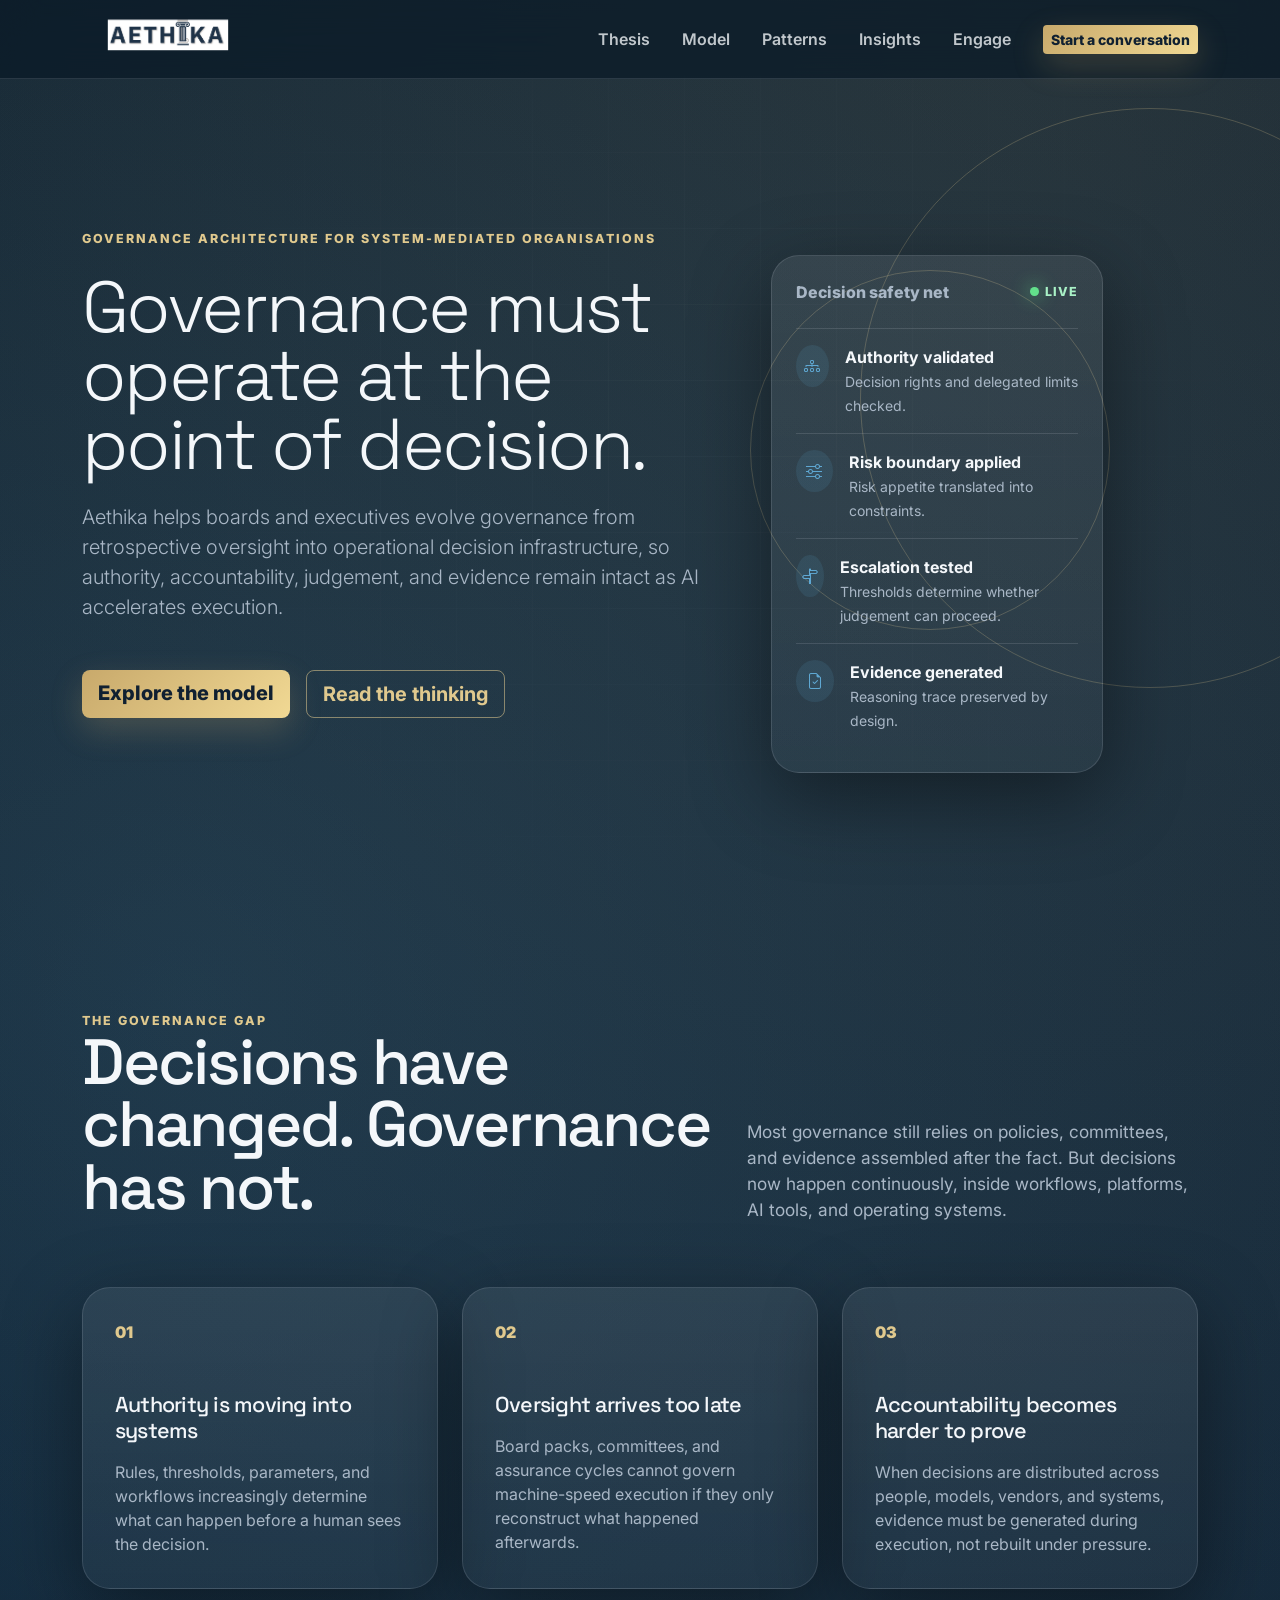
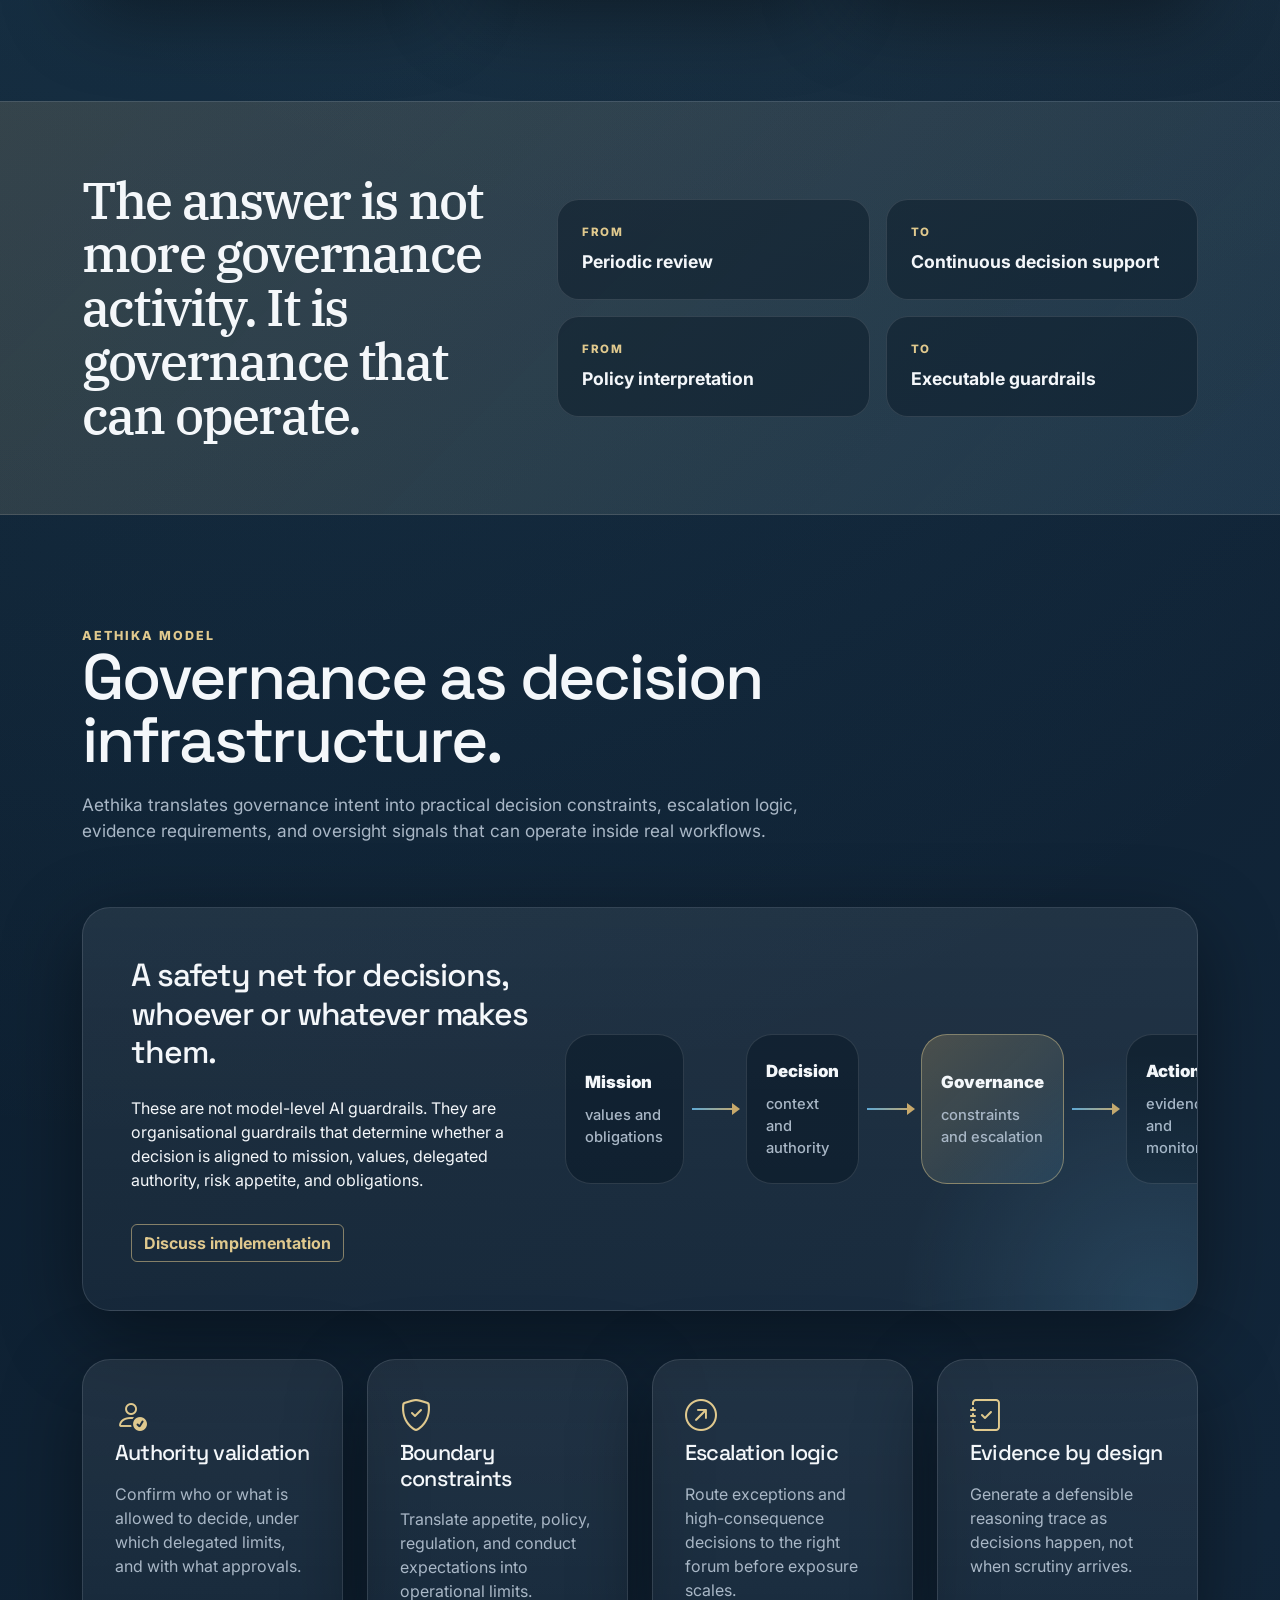
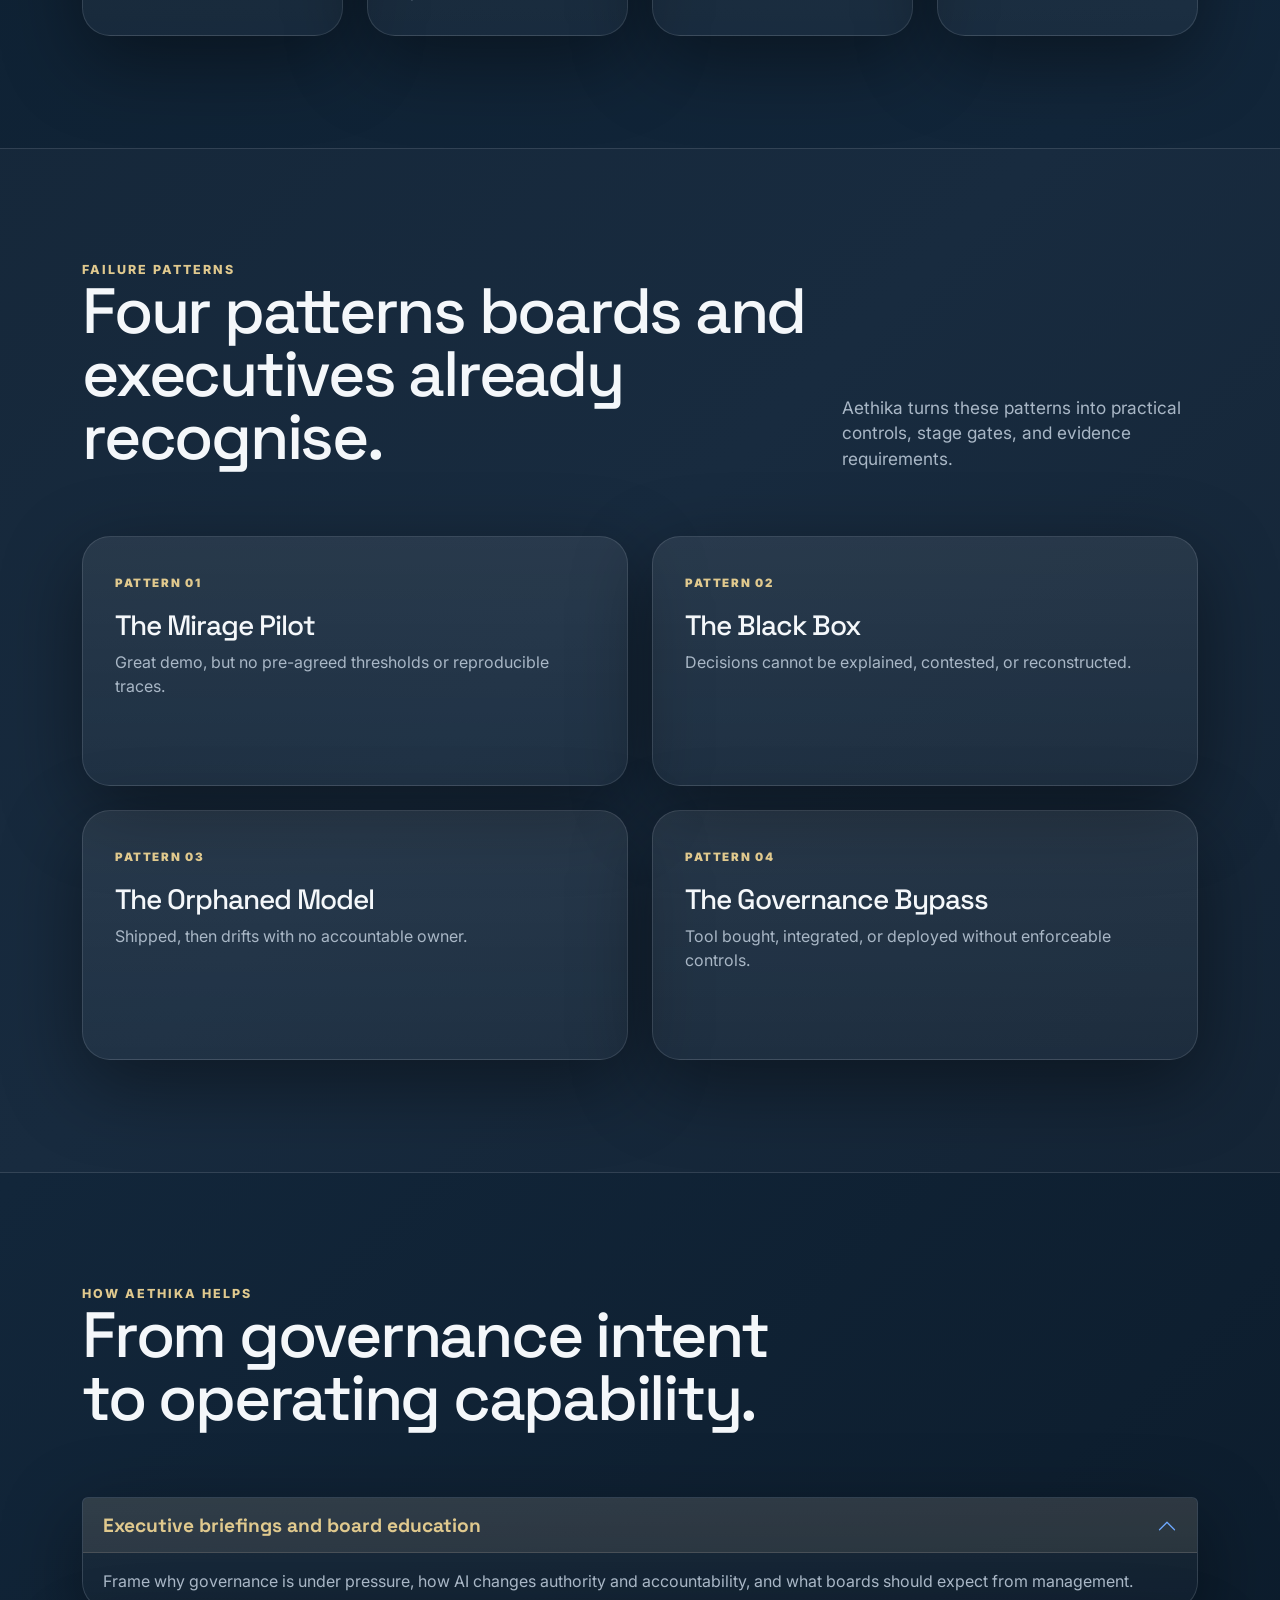
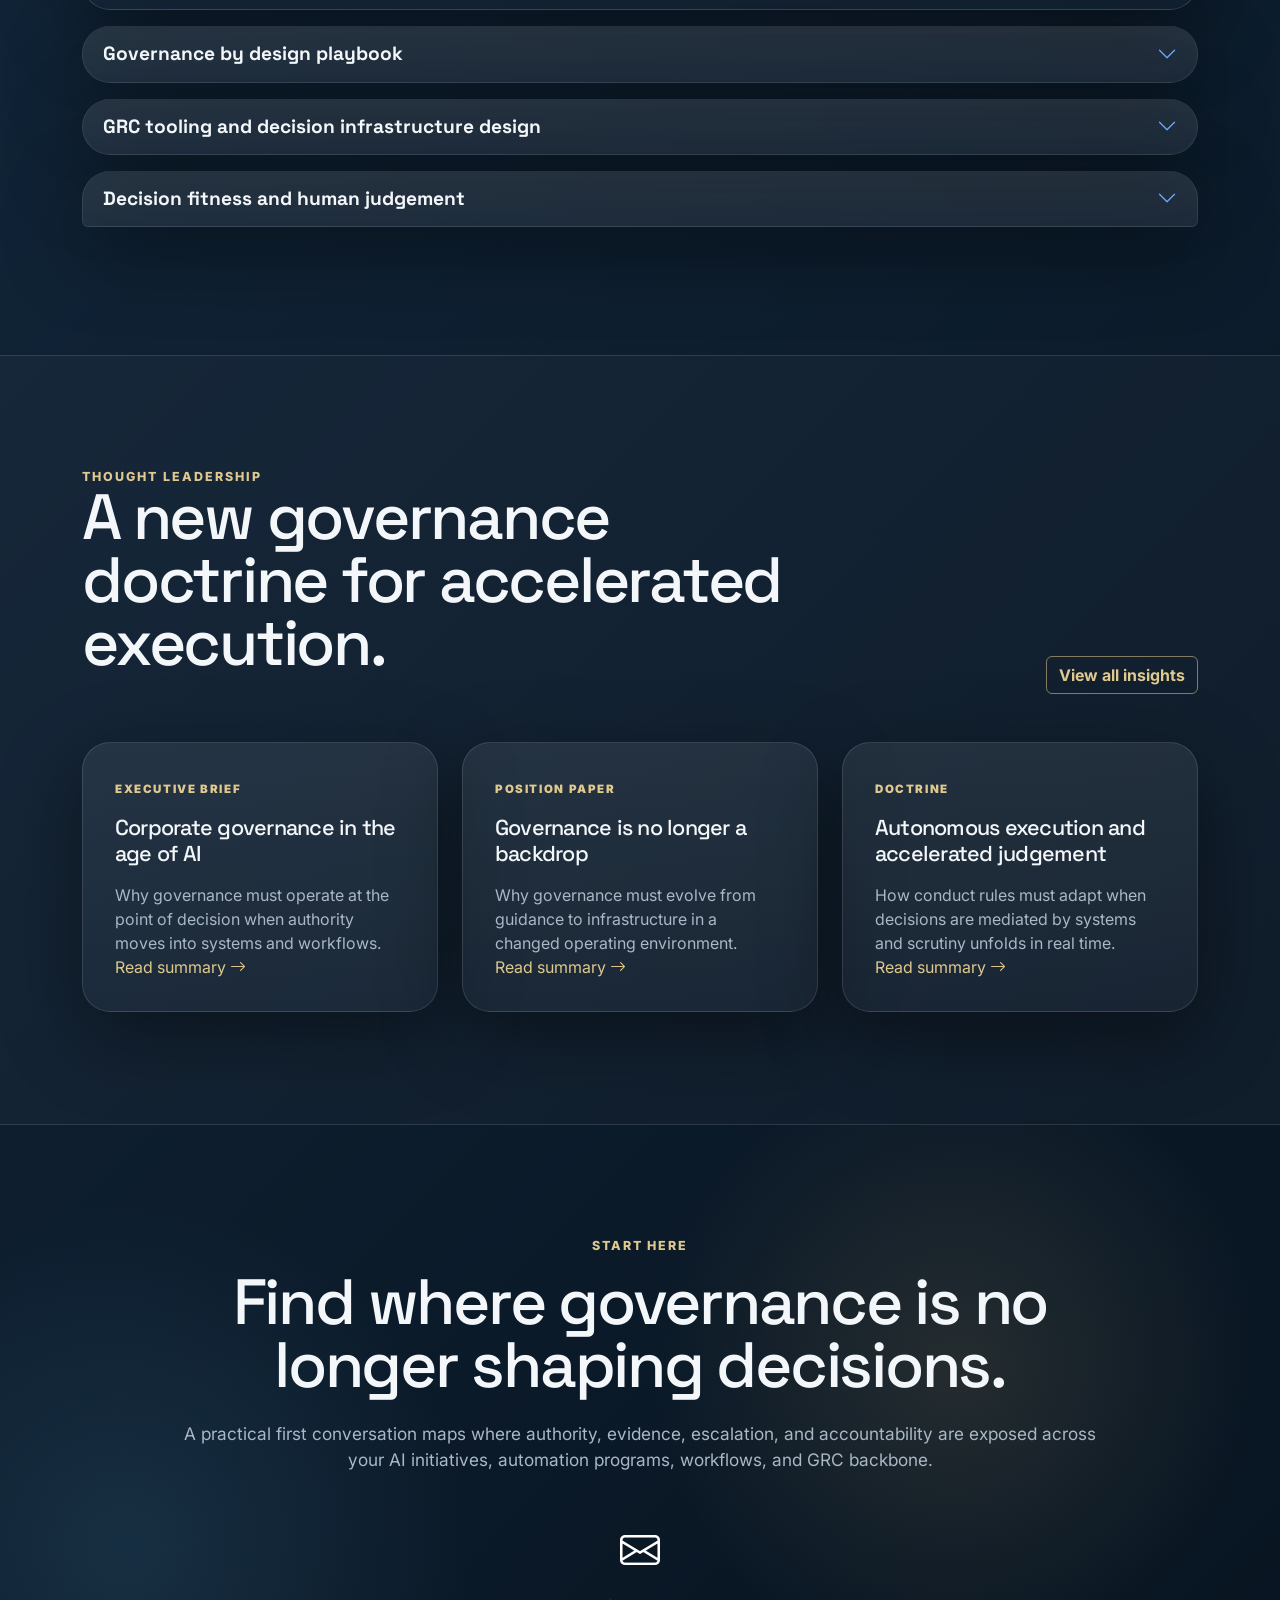
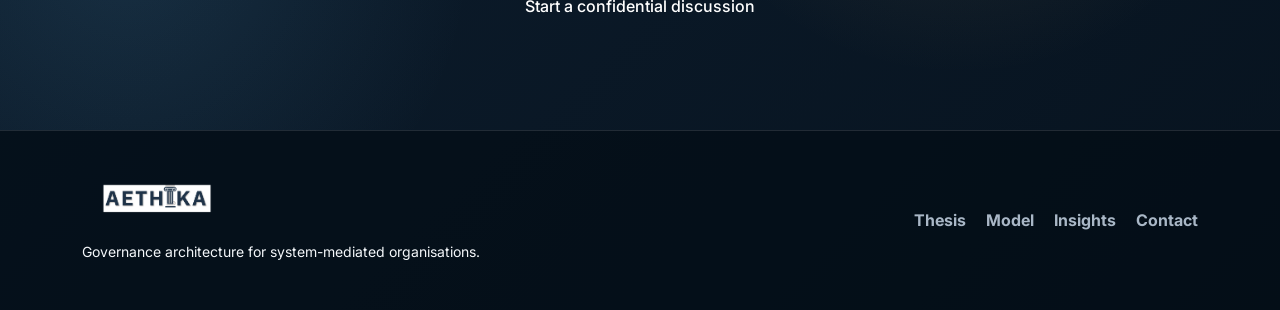
==== index.html @ 73293668 "Update index.html updated mailto" ====
<!doctype html>
<html lang="en" data-bs-theme="dark">
<head>
  <meta charset="utf-8">
  <meta name="viewport" content="width=device-width, initial-scale=1">
  <title>Aethika | Governance architecture for system-mediated organisations</title>
  <meta name="description" content="Aethika helps boards and executives evolve governance from retrospective oversight into operational decision infrastructure for AI-mediated organisations.">
  <meta name="theme-color" content="#081826">
  <link rel="preconnect" href="https://cdn.jsdelivr.net">
  <link rel="preconnect" href="https://fonts.googleapis.com">
  <link rel="preconnect" href="https://fonts.gstatic.com" crossorigin>
  <link href="https://cdn.jsdelivr.net/npm/bootstrap@5.3.8/dist/css/bootstrap.min.css" rel="stylesheet" integrity="sha384-sRIl4kxILFvY47J16cr9ZwB07vP4J8+LH7qKQnuqkuIAvNWLzeN8tE5YBujZqJLB" crossorigin="anonymous">
  <link href="https://cdn.jsdelivr.net/npm/bootstrap-icons@1.13.1/font/bootstrap-icons.min.css" rel="stylesheet">
  <link href="https://fonts.googleapis.com/css2?family=Inter:wght@400;500;600;700;800&family=IBM+Plex+Serif:ital,wght@0,500;0,600;1,500&family=Space+Grotesk:wght@500;600;700&display=swap" rel="stylesheet">
  <link href="assets/css/aethika.css" rel="stylesheet">
</head>
<body>
  <nav class="navbar navbar-expand-lg fixed-top aethika-nav" aria-label="Main navigation">
    <div class="container">
      <a class="navbar-brand d-flex align-items-center gap-3" href="#top" aria-label="Aethika home">
        <img src="assets/img/aethika-logo.png" alt="Aethika" class="brand-logo">
      </a>
      <button class="navbar-toggler border-0" type="button" data-bs-toggle="collapse" data-bs-target="#mainNav" aria-controls="mainNav" aria-expanded="false" aria-label="Toggle navigation">
        <span class="navbar-toggler-icon"></span>
      </button>
      <div id="mainNav" class="collapse navbar-collapse">
        <ul class="navbar-nav ms-auto align-items-lg-center gap-lg-3">
          <li class="nav-item"><a class="nav-link" href="#thesis">Thesis</a></li>
          <li class="nav-item"><a class="nav-link" href="#model">Model</a></li>
          <li class="nav-item"><a class="nav-link" href="#patterns">Patterns</a></li>
          <li class="nav-item"><a class="nav-link" href="#insights">Insights</a></li>
          <li class="nav-item"><a class="nav-link" href="#engage">Engage</a></li>
          <li class="nav-item ms-lg-2"><a class="btn btn-aethika btn-sm" href="#contact">Start a conversation</a></li>
        </ul>
      </div>
    </div>
  </nav>

  <header id="top" class="hero-section position-relative overflow-hidden">
    <div class="hero-grid" aria-hidden="true"></div>
    <div class="signal-orbit orbit-one" aria-hidden="true"></div>
    <div class="signal-orbit orbit-two" aria-hidden="true"></div>
    <div class="container position-relative">
      <div class="row min-vh-100 align-items-center py-5">
        <div class="col-lg-8 col-xl-7 pt-5">
          <div class="eyebrow mb-4">Governance architecture for system-mediated organisations</div>
          <h1 class="display-2 hero-title mb-4">Governance must operate at the point of decision.</h1>
          <p class="lead hero-lead mb-5">Aethika helps boards and executives evolve governance from retrospective oversight into operational decision infrastructure, so authority, accountability, judgement, and evidence remain intact as AI accelerates execution.</p>
          <div class="d-flex flex-column flex-sm-row gap-3">
            <a href="#model" class="btn btn-aethika btn-lg">Explore the model</a>
            <a href="#insights" class="btn btn-outline-aethika btn-lg">Read the thinking</a>
          </div>
        </div>
        <div class="col-lg-4 d-none d-lg-block">
          <div class="decision-console glass-panel p-4 ms-xl-4">
            <div class="console-header d-flex justify-content-between align-items-center mb-4">
              <span>Decision safety net</span>
              <span class="live-dot">Live</span>
            </div>
            <div class="console-step active">
              <span class="step-icon"><i class="bi bi-diagram-3"></i></span>
              <div><strong>Authority validated</strong><small>Decision rights and delegated limits checked.</small></div>
            </div>
            <div class="console-step">
              <span class="step-icon"><i class="bi bi-sliders"></i></span>
              <div><strong>Risk boundary applied</strong><small>Risk appetite translated into constraints.</small></div>
            </div>
            <div class="console-step">
              <span class="step-icon"><i class="bi bi-signpost-split"></i></span>
              <div><strong>Escalation tested</strong><small>Thresholds determine whether judgement can proceed.</small></div>
            </div>
            <div class="console-step">
              <span class="step-icon"><i class="bi bi-file-earmark-check"></i></span>
              <div><strong>Evidence generated</strong><small>Reasoning trace preserved by design.</small></div>
            </div>
          </div>
        </div>
      </div>
    </div>
  </header>

  <main>
    <section id="thesis" class="section-padding">
      <div class="container">
        <div class="row align-items-end mb-5">
          <div class="col-lg-7">
            <div class="eyebrow">The governance gap</div>
            <h2 class="section-title">Decisions have changed. Governance has not.</h2>
          </div>
          <div class="col-lg-5">
            <p class="section-intro">Most governance still relies on policies, committees, and evidence assembled after the fact. But decisions now happen continuously, inside workflows, platforms, AI tools, and operating systems.</p>
          </div>
        </div>
        <div class="row g-4">
          <div class="col-md-4">
            <article class="insight-card h-100">
              <span class="card-number">01</span>
              <h3>Authority is moving into systems</h3>
              <p>Rules, thresholds, parameters, and workflows increasingly determine what can happen before a human sees the decision.</p>
            </article>
          </div>
          <div class="col-md-4">
            <article class="insight-card h-100">
              <span class="card-number">02</span>
              <h3>Oversight arrives too late</h3>
              <p>Board packs, committees, and assurance cycles cannot govern machine-speed execution if they only reconstruct what happened afterwards.</p>
            </article>
          </div>
          <div class="col-md-4">
            <article class="insight-card h-100">
              <span class="card-number">03</span>
              <h3>Accountability becomes harder to prove</h3>
              <p>When decisions are distributed across people, models, vendors, and systems, evidence must be generated during execution, not rebuilt under pressure.</p>
            </article>
          </div>
        </div>
      </div>
    </section>

    <section class="contrast-band py-5">
      <div class="container py-4">
        <div class="row g-4 align-items-center">
          <div class="col-lg-5">
            <h2 class="quote-title mb-0">The answer is not more governance activity. It is governance that can operate.</h2>
          </div>
          <div class="col-lg-7">
            <div class="row g-3">
              <div class="col-sm-6">
                <div class="mini-metric"><span>From</span><strong>Periodic review</strong></div>
              </div>
              <div class="col-sm-6">
                <div class="mini-metric"><span>To</span><strong>Continuous decision support</strong></div>
              </div>
              <div class="col-sm-6">
                <div class="mini-metric"><span>From</span><strong>Policy interpretation</strong></div>
              </div>
              <div class="col-sm-6">
                <div class="mini-metric"><span>To</span><strong>Executable guardrails</strong></div>
              </div>
            </div>
          </div>
        </div>
      </div>
    </section>

    <section id="model" class="section-padding">
      <div class="container">
        <div class="row mb-5">
          <div class="col-lg-8">
            <div class="eyebrow">Aethika model</div>
            <h2 class="section-title">Governance as decision infrastructure.</h2>
            <p class="section-intro">Aethika translates governance intent into practical decision constraints, escalation logic, evidence requirements, and oversight signals that can operate inside real workflows.</p>
          </div>
        </div>

        <div class="architecture-panel glass-panel p-4 p-lg-5">
          <div class="row g-4 align-items-center">
            <div class="col-lg-5">
              <h3 class="h2 mb-4">A safety net for decisions, whoever or whatever makes them.</h3>
              <p>These are not model-level AI guardrails. They are organisational guardrails that determine whether a decision is aligned to mission, values, delegated authority, risk appetite, and obligations.</p>
              <a href="#contact" class="btn btn-outline-aethika mt-3">Discuss implementation</a>
            </div>
            <div class="col-lg-7">
              <div class="decision-flow">
                <div class="flow-node">Mission<br><small>values and obligations</small></div>
                <div class="flow-arrow"></div>
                <div class="flow-node">Decision<br><small>context and authority</small></div>
                <div class="flow-arrow"></div>
                <div class="flow-node accent">Governance<br><small>constraints and escalation</small></div>
                <div class="flow-arrow"></div>
                <div class="flow-node">Action<br><small>evidence and monitoring</small></div>
              </div>
            </div>
          </div>
        </div>

        <div class="row g-4 mt-4">
          <div class="col-md-6 col-xl-3">
            <div class="capability-card h-100">
              <i class="bi bi-person-check"></i>
              <h3>Authority validation</h3>
              <p>Confirm who or what is allowed to decide, under which delegated limits, and with what approvals.</p>
            </div>
          </div>
          <div class="col-md-6 col-xl-3">
            <div class="capability-card h-100">
              <i class="bi bi-shield-check"></i>
              <h3>Boundary constraints</h3>
              <p>Translate appetite, policy, regulation, and conduct expectations into operational limits.</p>
            </div>
          </div>
          <div class="col-md-6 col-xl-3">
            <div class="capability-card h-100">
              <i class="bi bi-arrow-up-right-circle"></i>
              <h3>Escalation logic</h3>
              <p>Route exceptions and high-consequence decisions to the right forum before exposure scales.</p>
            </div>
          </div>
          <div class="col-md-6 col-xl-3">
            <div class="capability-card h-100">
              <i class="bi bi-journal-check"></i>
              <h3>Evidence by design</h3>
              <p>Generate a defensible reasoning trace as decisions happen, not when scrutiny arrives.</p>
            </div>
          </div>
        </div>
      </div>
    </section>

    <section id="patterns" class="section-padding soft-section">
      <div class="container">
        <div class="row align-items-end mb-5">
          <div class="col-lg-8">
            <div class="eyebrow">Failure patterns</div>
            <h2 class="section-title">Four patterns boards and executives already recognise.</h2>
          </div>
          <div class="col-lg-4">
            <p class="section-intro">Aethika turns these patterns into practical controls, stage gates, and evidence requirements.</p>
          </div>
        </div>
        <div class="row g-4">
          <div class="col-md-6">
            <article class="pattern-card">
              <div class="pattern-front">
                <span class="pattern-label">Pattern 01</span>
                <h3>The Mirage Pilot</h3>
                <p>Great demo, but no pre-agreed thresholds or reproducible traces.</p>
              </div>
              <div class="pattern-back">
                <strong>Governance response</strong>
                <p>Require validation protocol, threshold definition, and evidence plan during design.</p>
              </div>
            </article>
          </div>
          <div class="col-md-6">
            <article class="pattern-card">
              <div class="pattern-front">
                <span class="pattern-label">Pattern 02</span>
                <h3>The Black Box</h3>
                <p>Decisions cannot be explained, contested, or reconstructed.</p>
              </div>
              <div class="pattern-back">
                <strong>Governance response</strong>
                <p>Mandate explainability artefacts, contestability paths, and decision traceability before release.</p>
              </div>
            </article>
          </div>
          <div class="col-md-6">
            <article class="pattern-card">
              <div class="pattern-front">
                <span class="pattern-label">Pattern 03</span>
                <h3>The Orphaned Model</h3>
                <p>Shipped, then drifts with no accountable owner.</p>
              </div>
              <div class="pattern-back">
                <strong>Governance response</strong>
                <p>Assign ownership at intake, define monitoring triggers, and require operating controls.</p>
              </div>
            </article>
          </div>
          <div class="col-md-6">
            <article class="pattern-card">
              <div class="pattern-front">
                <span class="pattern-label">Pattern 04</span>
                <h3>The Governance Bypass</h3>
                <p>Tool bought, integrated, or deployed without enforceable controls.</p>
              </div>
              <div class="pattern-back">
                <strong>Governance response</strong>
                <p>Embed vendor diligence, access controls, audit exports, and exit paths before integration.</p>
              </div>
            </article>
          </div>
        </div>
      </div>
    </section>

    <section id="engage" class="section-padding">
      <div class="container">
        <div class="row mb-5">
          <div class="col-lg-8">
            <div class="eyebrow">How Aethika helps</div>
            <h2 class="section-title">From governance intent to operating capability.</h2>
          </div>
        </div>
        <div class="accordion aethika-accordion" id="engagementAccordion">
          <div class="accordion-item">
            <h3 class="accordion-header">
              <button class="accordion-button" type="button" data-bs-toggle="collapse" data-bs-target="#engageOne" aria-expanded="true" aria-controls="engageOne">
                Executive briefings and board education
              </button>
            </h3>
            <div id="engageOne" class="accordion-collapse collapse show" data-bs-parent="#engagementAccordion">
              <div class="accordion-body">
                Frame why governance is under pressure, how AI changes authority and accountability, and what boards should expect from management.
              </div>
            </div>
          </div>
          <div class="accordion-item">
            <h3 class="accordion-header">
              <button class="accordion-button collapsed" type="button" data-bs-toggle="collapse" data-bs-target="#engageTwo" aria-expanded="false" aria-controls="engageTwo">
                Governance by design playbook
              </button>
            </h3>
            <div id="engageTwo" class="accordion-collapse collapse" data-bs-parent="#engagementAccordion">
              <div class="accordion-body">
                Establish the lifecycle, artefacts, controls, templates, and evidence requirements needed to govern AI and system-mediated decisions from intake to operation.
              </div>
            </div>
          </div>
          <div class="accordion-item">
            <h3 class="accordion-header">
              <button class="accordion-button collapsed" type="button" data-bs-toggle="collapse" data-bs-target="#engageThree" aria-expanded="false" aria-controls="engageThree">
                GRC tooling and decision infrastructure design
              </button>
            </h3>
            <div id="engageThree" class="accordion-collapse collapse" data-bs-parent="#engagementAccordion">
              <div class="accordion-body">
                Configure the control backbone, risk-tiered routing, evidence capture, approval pathways, control testing, attestations, and continuous monitoring signals.
              </div>
            </div>
          </div>
          <div class="accordion-item">
            <h3 class="accordion-header">
              <button class="accordion-button collapsed" type="button" data-bs-toggle="collapse" data-bs-target="#engageFour" aria-expanded="false" aria-controls="engageFour">
                Decision fitness and human judgement
              </button>
            </h3>
            <div id="engageFour" class="accordion-collapse collapse" data-bs-parent="#engagementAccordion">
              <div class="accordion-body">
                Strengthen judgement under pressure through structured reasoning prompts, challenge routines, escalation discipline, and decision review practices.
              </div>
            </div>
          </div>
        </div>
      </div>
    </section>

    <section id="insights" class="section-padding soft-section">
      <div class="container">
        <div class="row align-items-end mb-5">
          <div class="col-lg-8">
            <div class="eyebrow">Thought leadership</div>
            <h2 class="section-title">A new governance doctrine for accelerated execution.</h2>
          </div>
          <div class="col-lg-4 text-lg-end">
            <a href="insights.html" class="btn btn-outline-aethika">View all insights</a>
          </div>
        </div>
        <div class="row g-4" id="featuredInsights">
          <div class="col-md-4">
            <article class="research-card h-100">
              <span>Executive brief</span>
              <h3>Corporate governance in the age of AI</h3>
              <p>Why governance must operate at the point of decision when authority moves into systems and workflows.</p>
              <a href="insights.html">Read summary <i class="bi bi-arrow-right"></i></a>
            </article>
          </div>
          <div class="col-md-4">
            <article class="research-card h-100">
              <span>Position paper</span>
              <h3>Governance is no longer a backdrop</h3>
              <p>Why governance must evolve from guidance to infrastructure in a changed operating environment.</p>
              <a href="insights.html">Read summary <i class="bi bi-arrow-right"></i></a>
            </article>
          </div>
          <div class="col-md-4">
            <article class="research-card h-100">
              <span>Doctrine</span>
              <h3>Autonomous execution and accelerated judgement</h3>
              <p>How conduct rules must adapt when decisions are mediated by systems and scrutiny unfolds in real time.</p>
              <a href="insights.html">Read summary <i class="bi bi-arrow-right"></i></a>
            </article>
          </div>
        </div>
      </div>
    </section>
    <section id="contact" class="section-padding contact-section">
    <div class="container">
        <div class="row justify-content-center">
            <div class="col-xl-10 text-center">

                <div class="eyebrow mb-3">Start here</div>

                <h2 class="section-title mb-4">
                    Find where governance is no longer shaping decisions.
                </h2>

                <p class="section-intro mx-auto mb-5" style="max-width: 1100px;">
                    A practical first conversation maps where authority, evidence,
                    escalation, and accountability are exposed across your AI initiatives,
                    automation programs, workflows, and GRC backbone.
                </p>

                <a href="mailto:aethika@lxndigital.com"
                   class="text-white text-decoration-none d-inline-block">

                    <i class="bi bi-envelope fs-1 mb-3 d-block"></i>

                    <h6 class="text-faded mb-0">
                        Start a confidential discussion
                    </h6>

                </a>

            </div>
        </div>
    </div>
</section>
    
  </main>

  <footer class="footer py-5">
    <div class="container">
      <div class="row g-4 align-items-center">
        <div class="col-md-6">
          <img src="assets/img/aethika-logo.png" alt="Aethika" class="footer-logo mb-3">
          <p class="mb-0 small">Governance architecture for system-mediated organisations.</p>
        </div>
        <div class="col-md-6 text-md-end">
          <a href="#thesis">Thesis</a>
          <a href="#model">Model</a>
          <a href="insights.html">Insights</a>
          <a href="#contact">Contact</a>
        </div>
      </div>
    </div>
  </footer>

  <script src="https://cdn.jsdelivr.net/npm/bootstrap@5.3.8/dist/js/bootstrap.bundle.min.js" integrity="sha384-FKyoEForCGlyvwx9Hj09JcYn3nv7wiPVlz7YYwJrWVcXK/BmnVDxM+D2scQbITxI" crossorigin="anonymous"></script>
  <script src="assets/js/aethika.js"></script>
</body>
</html>
---- assets/css/aethika.css ----
:root {
  --aethika-midnight: #081826;
  --aethika-navy: #12263a;
  --aethika-slate: #1b2f45;
  --aethika-ink: #23384f;
  --aethika-gold: #c8a96b;
  --aethika-gold-soft: #e0c98e;
  --aethika-cyan: #5fa8d3;
  --aethika-white: #f4f7fa;
  --aethika-muted: #a9b7c6;
  --aethika-line: rgba(244, 247, 250, 0.12);
  --aethika-glass: rgba(255, 255, 255, 0.055);
  --aethika-shadow: 0 24px 80px rgba(0, 0, 0, 0.42);
}

html {
  scroll-behavior: smooth;
}

body {
  font-family: "Inter", system-ui, sans-serif;
  color: var(--aethika-white);
  background:
    radial-gradient(circle at 15% 15%, rgba(95, 168, 211, 0.18), transparent 30%),
    radial-gradient(circle at 80% 0%, rgba(200, 169, 107, 0.14), transparent 28%),
    linear-gradient(135deg, #081826 0%, #12263a 55%, #07131f 100%);
  overflow-x: hidden;
}

h1, h2, h3, h4, h5, .navbar-brand {
  font-family: "Space Grotesk", "Inter", sans-serif;
  letter-spacing: -0.035em;
}

a {
  color: var(--aethika-gold-soft);
  text-decoration: none;
}

a:hover {
  color: #fff;
}

.section-padding {
  padding: 7rem 0;
}

.aethika-nav {
  background: rgba(8, 24, 38, 0.68);
  backdrop-filter: blur(18px);
  border-bottom: 1px solid var(--aethika-line);
  transition: all 0.25s ease;
}

.aethika-nav.nav-scrolled {
  background: rgba(8, 24, 38, 0.94);
  box-shadow: 0 8px 32px rgba(0,0,0,.28);
}

.brand-logo {
  width: 172px;
  max-height: 52px;
  object-fit: contain;
}

.footer-logo {
  width: 150px;
  max-height: 46px;
  object-fit: contain;
}

.nav-link {
  color: rgba(244, 247, 250, 0.78);
  font-weight: 600;
}

.nav-link:hover,
.nav-link.active {
  color: var(--aethika-gold-soft);
}

.btn-aethika {
  background: linear-gradient(135deg, var(--aethika-gold), #f1d994);
  border: 0;
  color: #102031;
  font-weight: 800;
  box-shadow: 0 12px 32px rgba(200, 169, 107, 0.24);
}

.btn-aethika:hover {
  transform: translateY(-1px);
  color: #081826;
  box-shadow: 0 18px 44px rgba(200, 169, 107, 0.32);
}

.btn-outline-aethika {
  border-color: rgba(224, 201, 142, 0.55);
  color: var(--aethika-gold-soft);
  font-weight: 700;
}

.btn-outline-aethika:hover {
  background: rgba(224, 201, 142, 0.12);
  border-color: var(--aethika-gold-soft);
  color: #fff;
}

.hero-section {
  isolation: isolate;
}

.hero-grid {
  position: absolute;
  inset: 0;
  background-image:
    linear-gradient(rgba(255,255,255,.06) 1px, transparent 1px),
    linear-gradient(90deg, rgba(255,255,255,.06) 1px, transparent 1px);
  background-size: 76px 76px;
  mask-image: radial-gradient(circle at 55% 45%, black, transparent 72%);
  opacity: 0.38;
  z-index: -3;
}

.hero-title {
  line-height: .95;
  max-width: 880px;
}

.hero-lead {
  color: var(--aethika-muted);
  max-width: 760px;
  font-size: 1.25rem;
}

.eyebrow {
  color: var(--aethika-gold-soft);
  text-transform: uppercase;
  letter-spacing: .16em;
  font-size: .78rem;
  font-weight: 800;
}

.section-title {
  font-size: clamp(2.5rem, 5vw, 4.8rem);
  line-height: .98;
  margin-bottom: 1.25rem;
}

.section-intro {
  color: var(--aethika-muted);
  font-size: 1.08rem;
}

.glass-panel,
.insight-card,
.capability-card,
.research-card,
.contact-card,
.accordion-item,
.pattern-card {
  background: linear-gradient(180deg, rgba(255,255,255,.075), rgba(255,255,255,.035));
  border: 1px solid var(--aethika-line);
  border-radius: 28px;
  box-shadow: var(--aethika-shadow);
}

.decision-console {
  transform: translateY(4rem);
}

.console-header {
  color: var(--aethika-muted);
  font-weight: 800;
}

.live-dot {
  color: #a9f1c6;
  font-size: .78rem;
  letter-spacing: .08em;
  text-transform: uppercase;
}

.live-dot::before {
  content: "";
  display: inline-block;
  width: .55rem;
  height: .55rem;
  margin-right: .4rem;
  border-radius: 50%;
  background: #62e08b;
  box-shadow: 0 0 18px #62e08b;
}

.console-step {
  display: flex;
  gap: 1rem;
  padding: 1rem 0;
  border-top: 1px solid var(--aethika-line);
}

.console-step strong {
  display: block;
}

.console-step small {
  color: var(--aethika-muted);
}

.step-icon {
  width: 42px;
  height: 42px;
  display: grid;
  place-items: center;
  border-radius: 50%;
  background: rgba(95,168,211,.12);
  color: var(--aethika-cyan);
}

.signal-orbit {
  position: absolute;
  border: 1px solid rgba(224, 201, 142, 0.24);
  border-radius: 50%;
  z-index: -2;
  animation: slowPulse 8s ease-in-out infinite;
}

.orbit-one {
  width: 580px;
  height: 580px;
  right: -160px;
  top: 12%;
}

.orbit-two {
  width: 360px;
  height: 360px;
  right: 170px;
  top: 30%;
  animation-delay: 1.8s;
}

@keyframes slowPulse {
  0%, 100% { transform: scale(1); opacity: .5; }
  50% { transform: scale(1.06); opacity: .85; }
}

.insight-card,
.capability-card,
.research-card {
  padding: 2rem;
  transition: transform .25s ease, border-color .25s ease, background .25s ease;
}

.insight-card:hover,
.capability-card:hover,
.research-card:hover,
.pattern-card:hover {
  transform: translateY(-6px);
  border-color: rgba(224, 201, 142, 0.38);
}

.card-number {
  display: inline-block;
  color: var(--aethika-gold-soft);
  font-weight: 900;
  margin-bottom: 3rem;
}

.insight-card h3,
.capability-card h3,
.research-card h3,
.research-card h2 {
  font-size: 1.35rem;
  margin-bottom: 1rem;
}

.insight-card p,
.capability-card p,
.research-card p,
.pattern-card p {
  color: var(--aethika-muted);
  margin-bottom: 0;
}

.capability-card i {
  font-size: 2rem;
  color: var(--aethika-gold-soft);
  margin-bottom: 1.25rem;
}

.contrast-band {
  background:
    linear-gradient(135deg, rgba(200,169,107,.14), rgba(95,168,211,.08)),
    rgba(255,255,255,.035);
  border-top: 1px solid var(--aethika-line);
  border-bottom: 1px solid var(--aethika-line);
}

.quote-title {
  font-family: "IBM Plex Serif", serif;
  font-size: clamp(2rem, 4vw, 3.4rem);
  line-height: 1.05;
}

.mini-metric {
  padding: 1.5rem;
  border-radius: 22px;
  background: rgba(8,24,38,.5);
  border: 1px solid var(--aethika-line);
}

.mini-metric span {
  display: block;
  color: var(--aethika-gold-soft);
  text-transform: uppercase;
  font-size: .72rem;
  letter-spacing: .14em;
  font-weight: 800;
  margin-bottom: .45rem;
}

.mini-metric strong {
  font-size: 1.1rem;
}

.architecture-panel {
  position: relative;
  overflow: hidden;
}

.architecture-panel::after {
  content: "";
  position: absolute;
  width: 520px;
  height: 520px;
  right: -220px;
  bottom: -260px;
  background: radial-gradient(circle, rgba(95,168,211,.18), transparent 70%);
  pointer-events: none;
}

.decision-flow {
  display: grid;
  grid-template-columns: 1fr 46px 1fr 46px 1fr 46px 1fr;
  align-items: center;
  gap: .5rem;
}

.flow-node {
  min-height: 150px;
  border: 1px solid var(--aethika-line);
  border-radius: 26px;
  background: rgba(8,24,38,.52);
  padding: 1.2rem;
  display: flex;
  flex-direction: column;
  justify-content: center;
  font-weight: 900;
  font-size: 1.05rem;
}

.flow-node small {
  margin-top: .6rem;
  color: var(--aethika-muted);
  font-weight: 500;
}

.flow-node.accent {
  background: linear-gradient(135deg, rgba(200,169,107,.26), rgba(95,168,211,.12));
  border-color: rgba(224,201,142,.45);
}

.flow-arrow {
  height: 2px;
  background: linear-gradient(90deg, var(--aethika-cyan), var(--aethika-gold));
  position: relative;
}

.flow-arrow::after {
  content: "";
  position: absolute;
  right: -2px;
  top: -5px;
  border-left: 8px solid var(--aethika-gold);
  border-top: 6px solid transparent;
  border-bottom: 6px solid transparent;
}

.soft-section {
  background: rgba(255,255,255,.025);
  border-top: 1px solid var(--aethika-line);
  border-bottom: 1px solid var(--aethika-line);
}

.pattern-card {
  min-height: 250px;
  padding: 0;
  overflow: hidden;
  position: relative;
}

.pattern-front,
.pattern-back {
  padding: 2rem;
  transition: transform .35s ease, opacity .35s ease;
}

.pattern-back {
  position: absolute;
  inset: 0;
  background: linear-gradient(135deg, rgba(200,169,107,.18), rgba(95,168,211,.12));
  transform: translateY(100%);
  opacity: 0;
}

.pattern-card:hover .pattern-back {
  transform: translateY(0);
  opacity: 1;
}

.pattern-card:hover .pattern-front {
  transform: translateY(-25%);
  opacity: .16;
}

.pattern-label,
.research-card span {
  display: inline-block;
  color: var(--aethika-gold-soft);
  text-transform: uppercase;
  letter-spacing: .14em;
  font-size: .72rem;
  font-weight: 900;
  margin-bottom: 1rem;
}

.aethika-accordion .accordion-item {
  color: var(--aethika-white);
  margin-bottom: 1rem;
  overflow: hidden;
}

.aethika-accordion .accordion-button {
  color: var(--aethika-white);
  background: rgba(255,255,255,.035);
  font-weight: 900;
  font-size: 1.2rem;
}

.aethika-accordion .accordion-button:not(.collapsed) {
  color: var(--aethika-gold-soft);
  background: rgba(200,169,107,.09);
}

.aethika-accordion .accordion-body {
  color: var(--aethika-muted);
  background: rgba(8,24,38,.28);
}

.research-card.large {
  min-height: 360px;
  display: flex;
  flex-direction: column;
}

.research-card.large .btn {
  margin-top: auto;
  align-self: flex-start;
}

.contact-section {
  background:
    radial-gradient(circle at 75% 40%, rgba(200,169,107,.14), transparent 30%),
    radial-gradient(circle at 10% 70%, rgba(95,168,211,.14), transparent 28%);
}

.form-control {
  background: rgba(255,255,255,.06);
  border-color: var(--aethika-line);
  color: var(--aethika-white);
  border-radius: 14px;
}

.form-control:focus {
  background: rgba(255,255,255,.09);
  border-color: var(--aethika-gold-soft);
  color: var(--aethika-white);
  box-shadow: 0 0 0 .25rem rgba(200,169,107,.15);
}

.footer {
  background: rgba(3, 12, 20, 0.64);
  border-top: 1px solid var(--aethika-line);
}

.footer a {
  margin-left: 1rem;
  color: var(--aethika-muted);
  font-weight: 700;
}

.subhero {
  min-height: 58vh;
  display: flex;
  align-items: center;
  background:
    radial-gradient(circle at 80% 30%, rgba(200,169,107,.16), transparent 35%),
    linear-gradient(135deg, rgba(8,24,38,.4), rgba(18,38,58,.4));
}

.modal-content {
  background: #0d2033;
  border: 1px solid var(--aethika-line);
  border-radius: 24px;
}

.modal-header {
  border-color: var(--aethika-line);
}

@media (max-width: 991.98px) {
  .brand-logo {
    width: 142px;
  }

  .section-padding {
    padding: 5rem 0;
  }

  .decision-flow {
    grid-template-columns: 1fr;
  }

  .flow-arrow {
    height: 38px;
    width: 2px;
    justify-self: center;
  }

  .flow-arrow::after {
    right: -5px;
    top: 30px;
    transform: rotate(90deg);
  }

  .hero-title {
    font-size: clamp(3.3rem, 13vw, 5.5rem);
  }

  .footer a {
    margin: 0 1rem 0 0;
  }
}
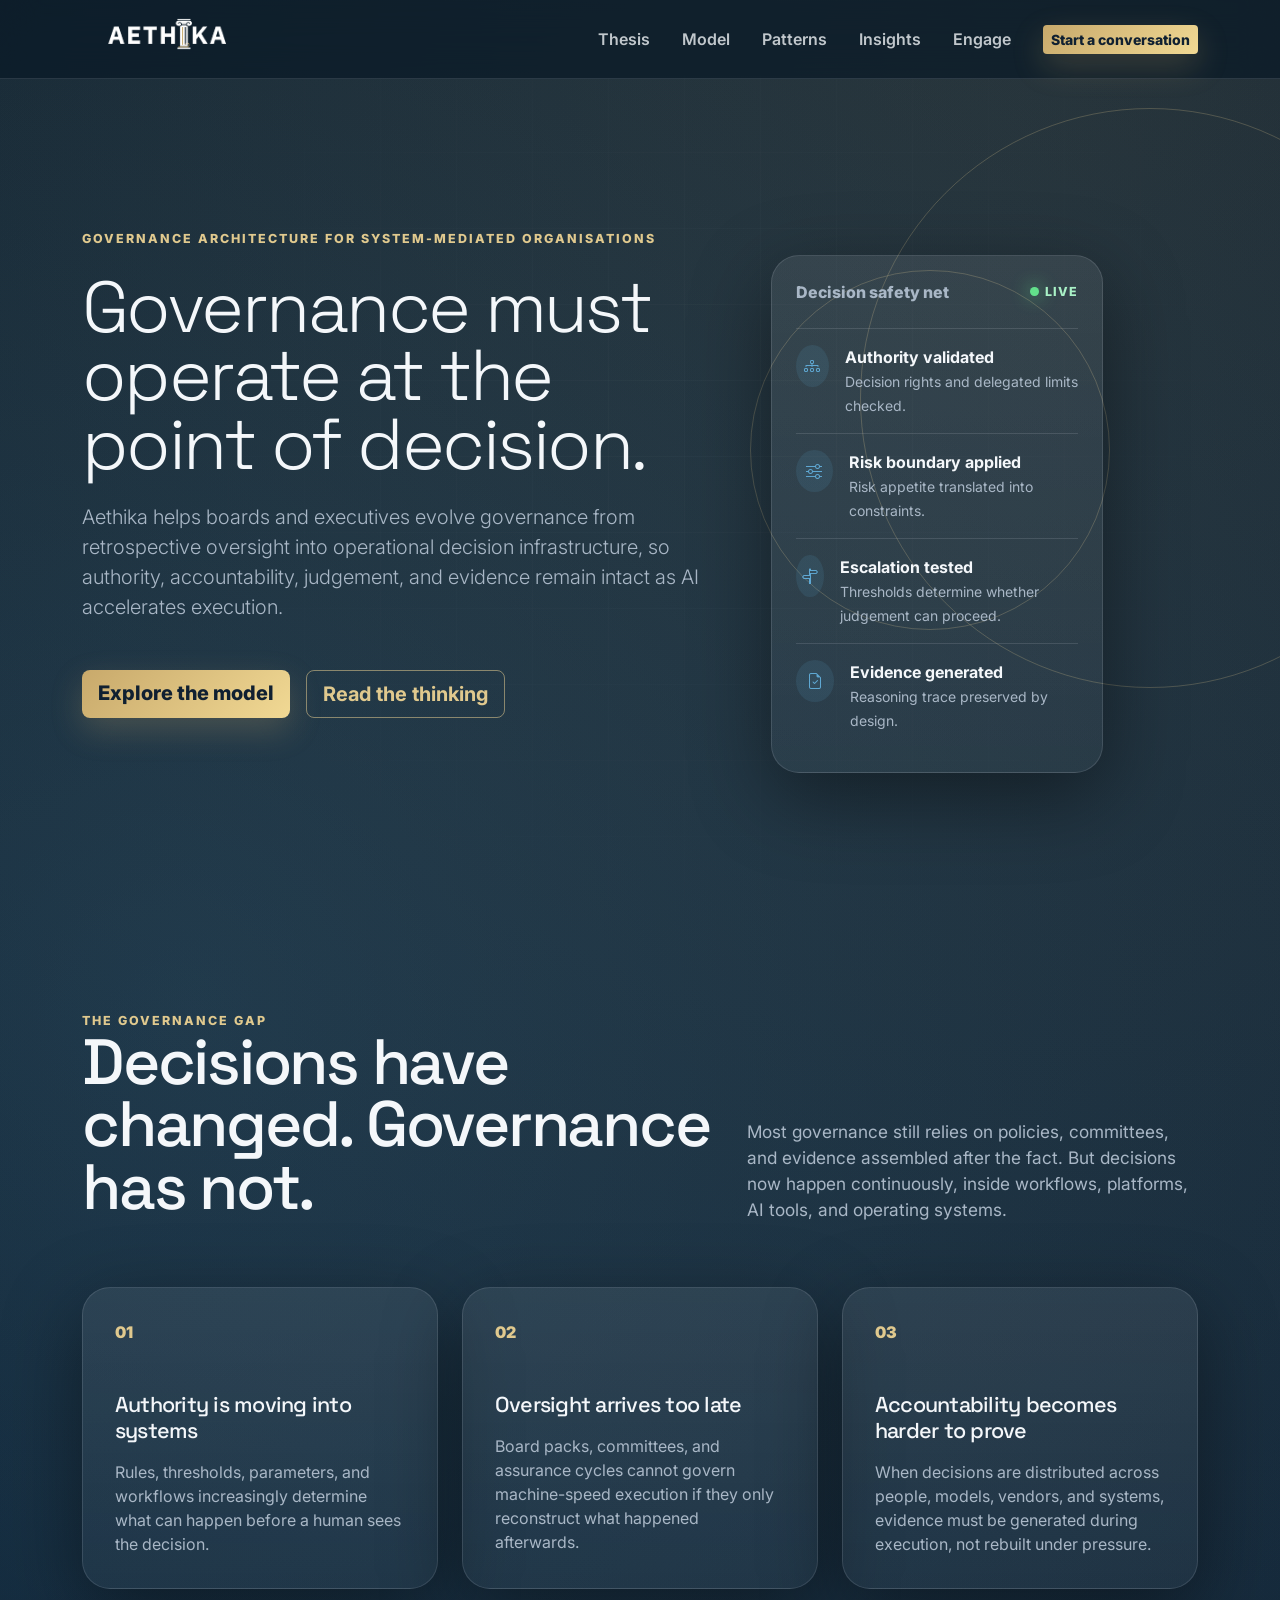
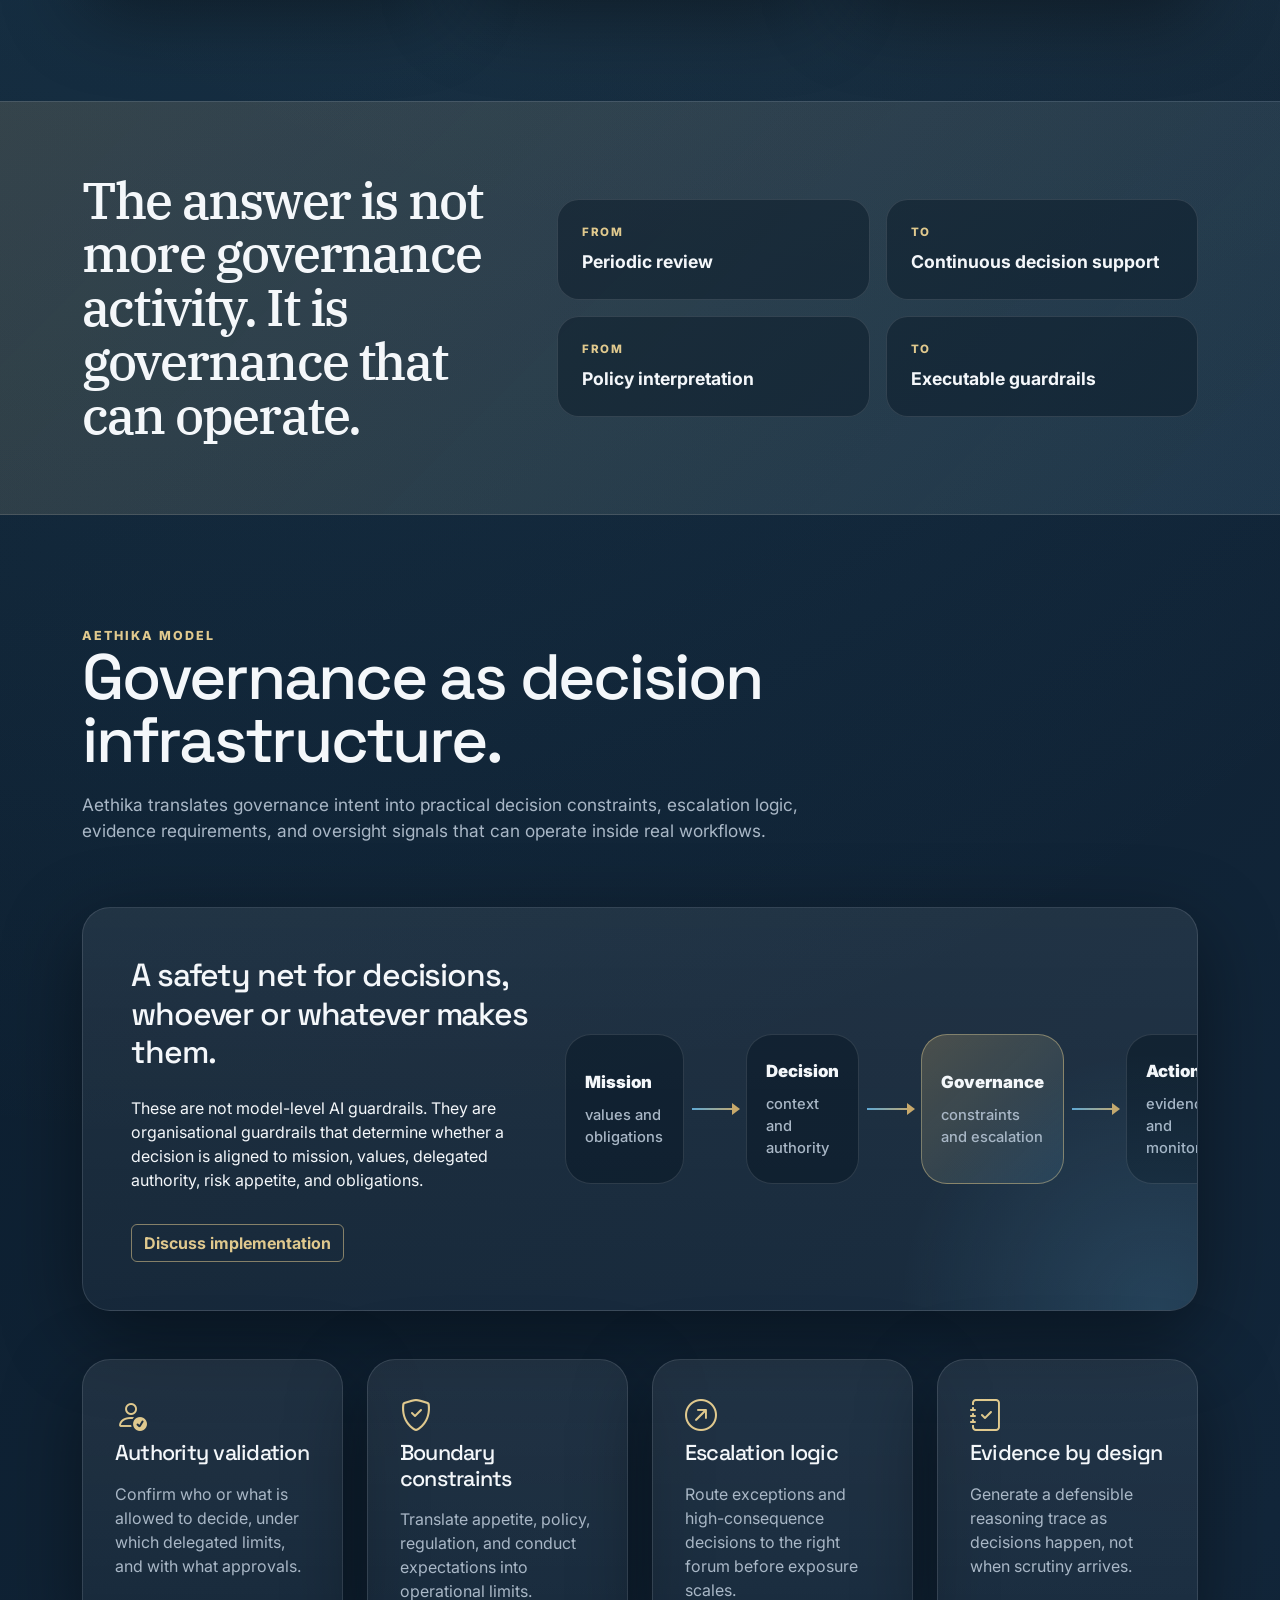
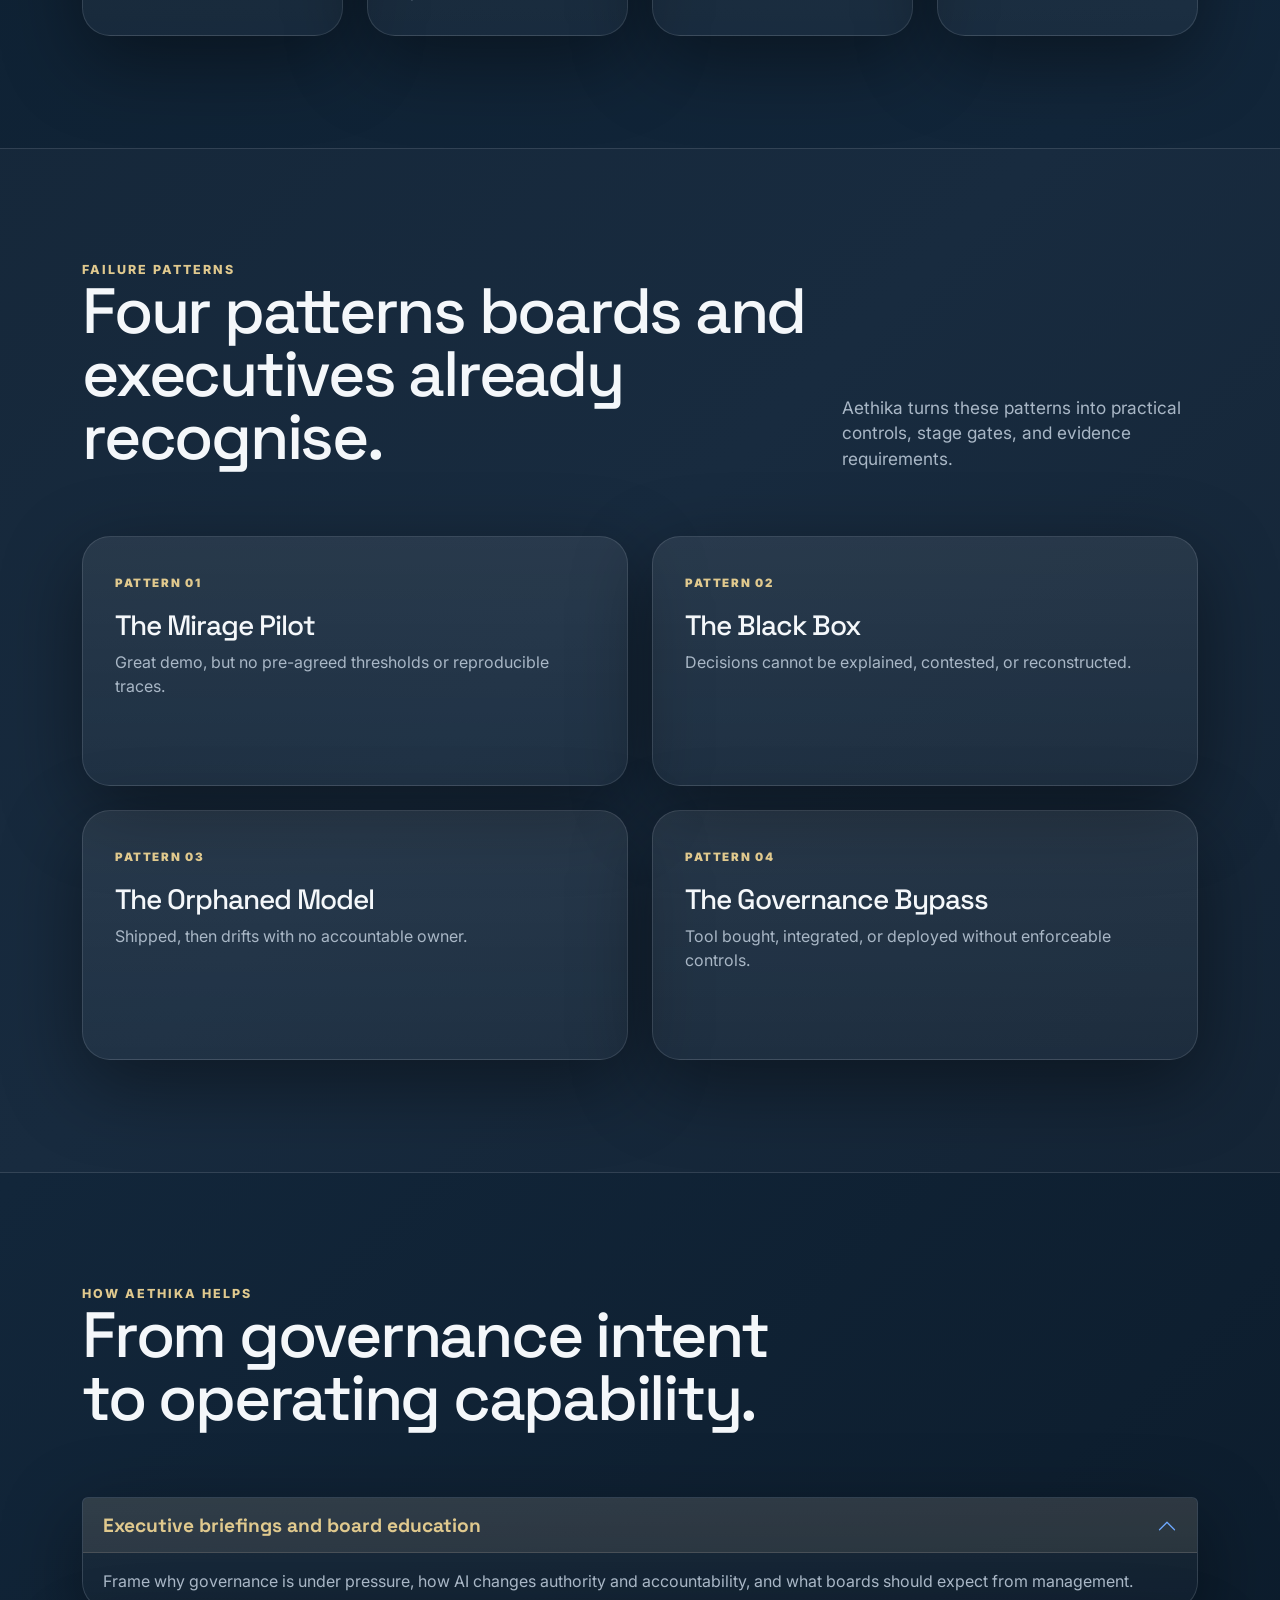
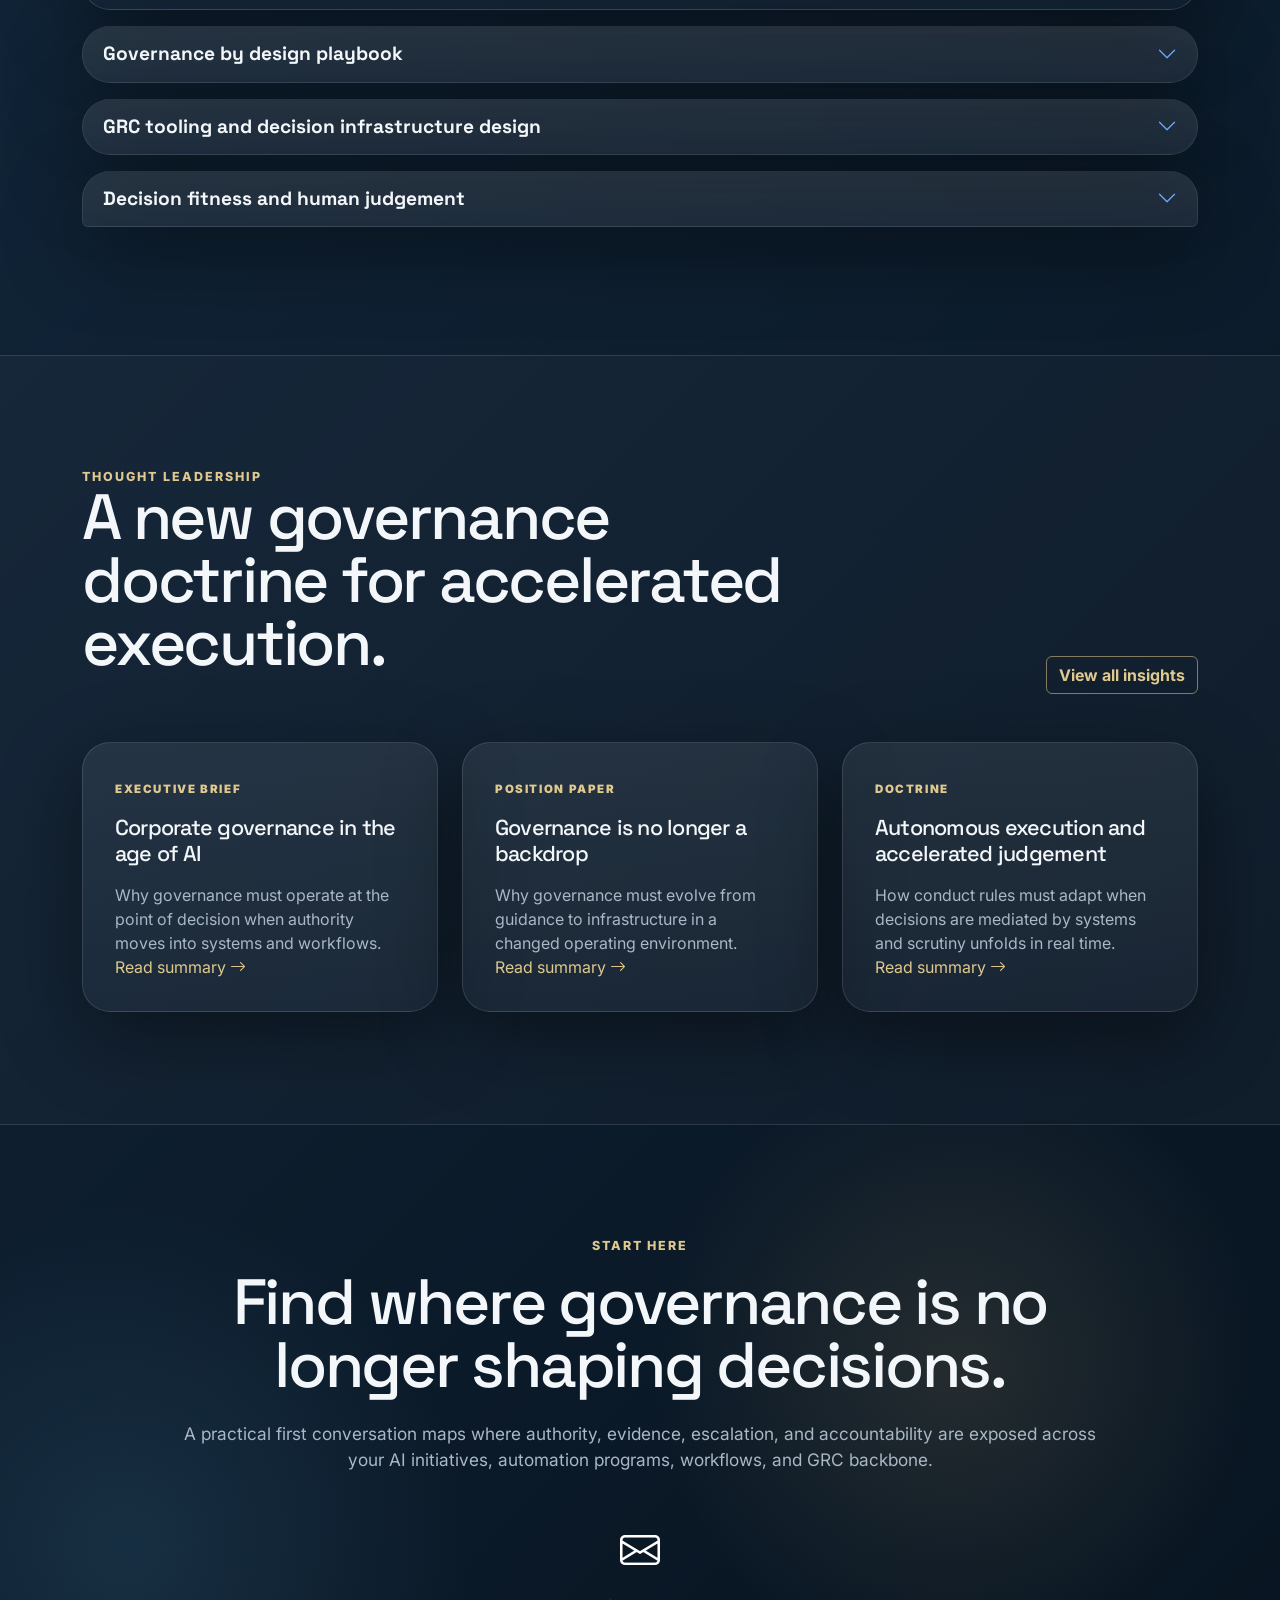
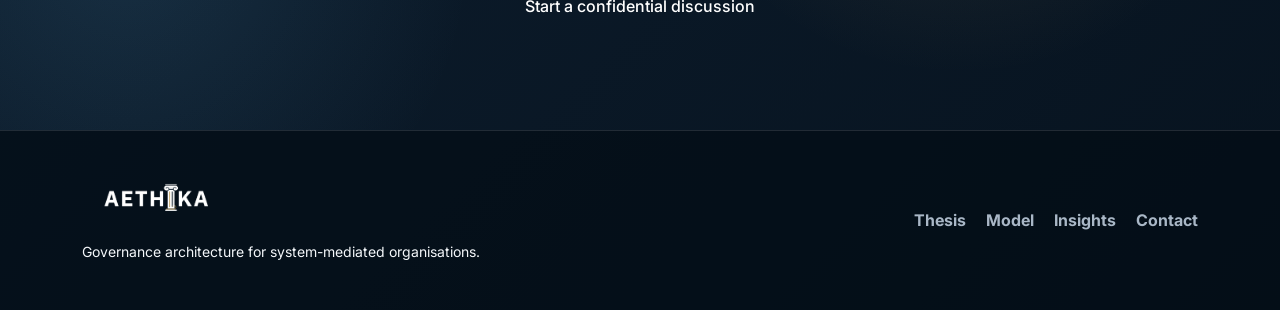
==== commit 1881a845: "update for GA update for google analytics" ====
--- a/index.html
+++ b/index.html
@@ -1,6 +1,15 @@
 <!doctype html>
 <html lang="en" data-bs-theme="dark">
 <head>
+  <!-- Google tag (gtag.js) -->
+<script async src="https://www.googletagmanager.com/gtag/js?id=G-2K97YS6ZMQ"></script>
+<script>
+  window.dataLayer = window.dataLayer || [];
+  function gtag(){dataLayer.push(arguments);}
+  gtag('js', new Date());
+
+  gtag('config', 'G-2K97YS6ZMQ');
+</script>
   <meta charset="utf-8">
   <meta name="viewport" content="width=device-width, initial-scale=1">
   <title>Aethika | Governance architecture for system-mediated organisations</title>
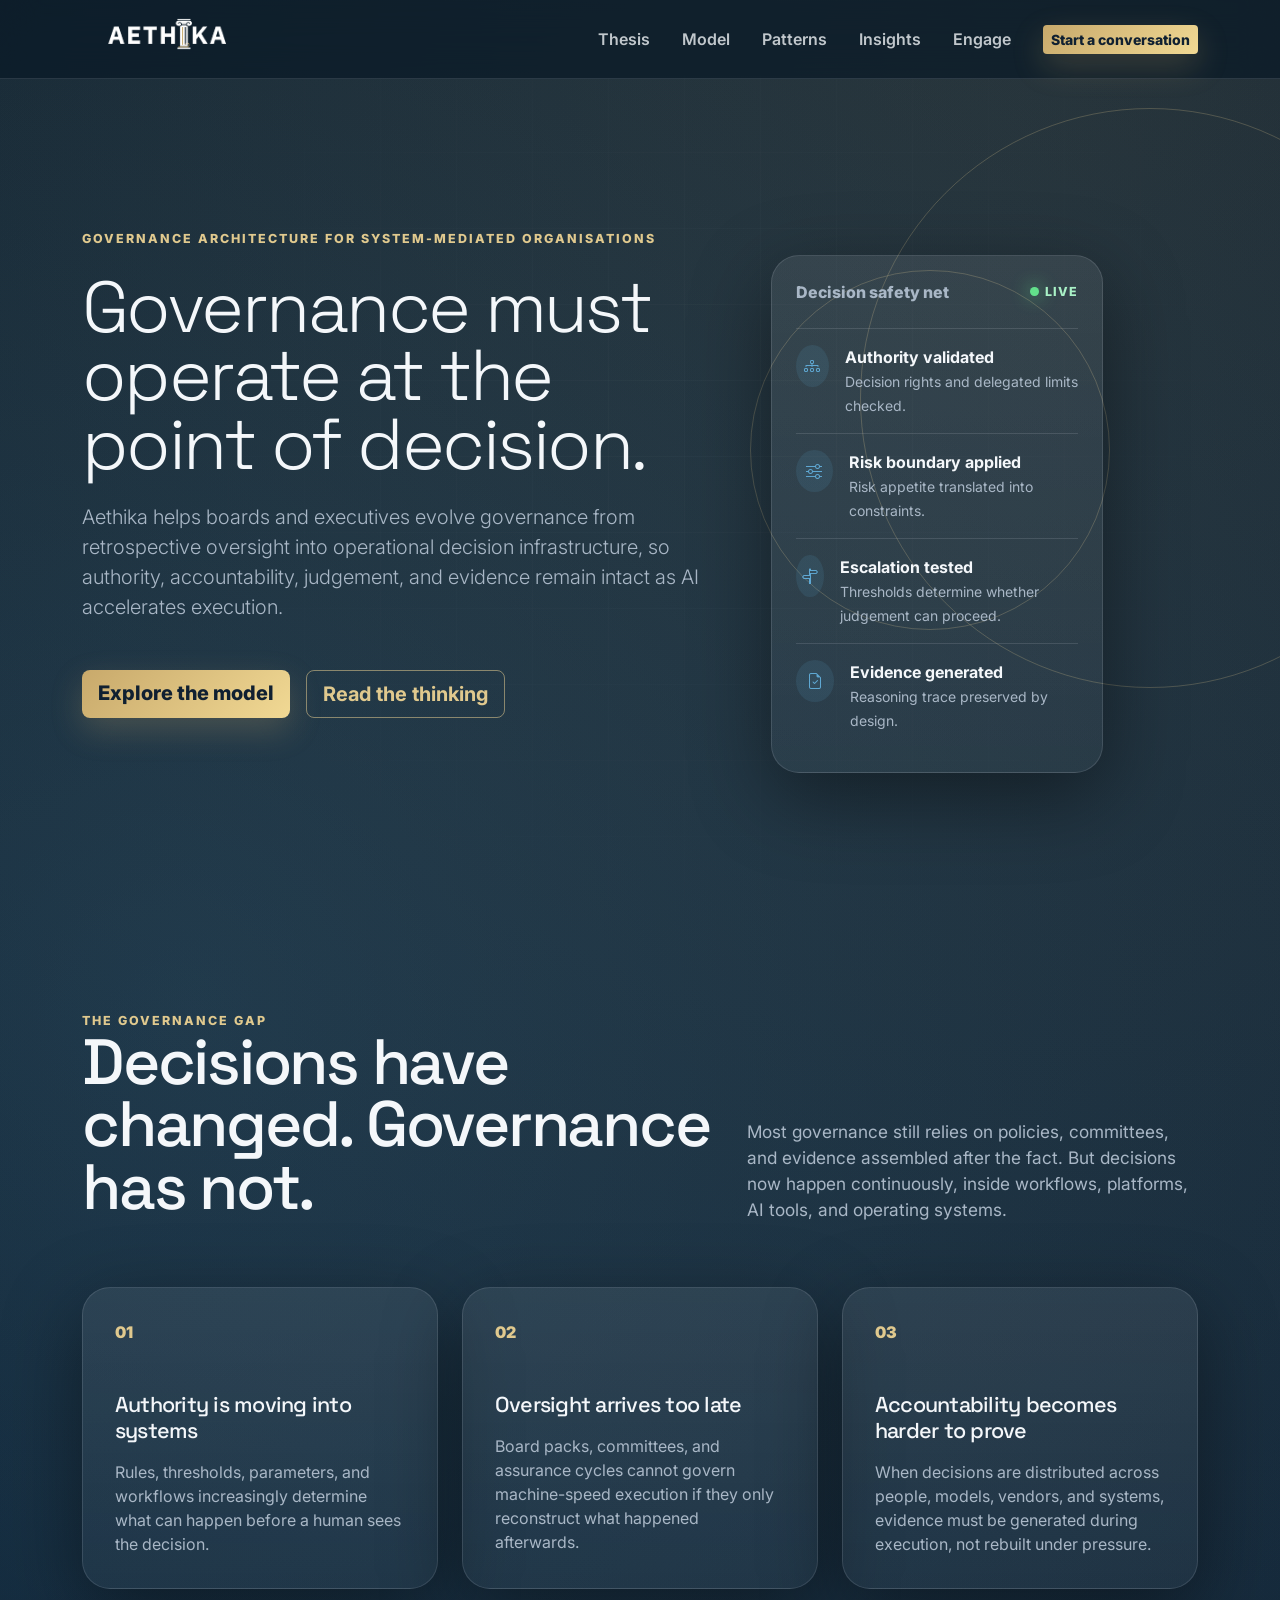
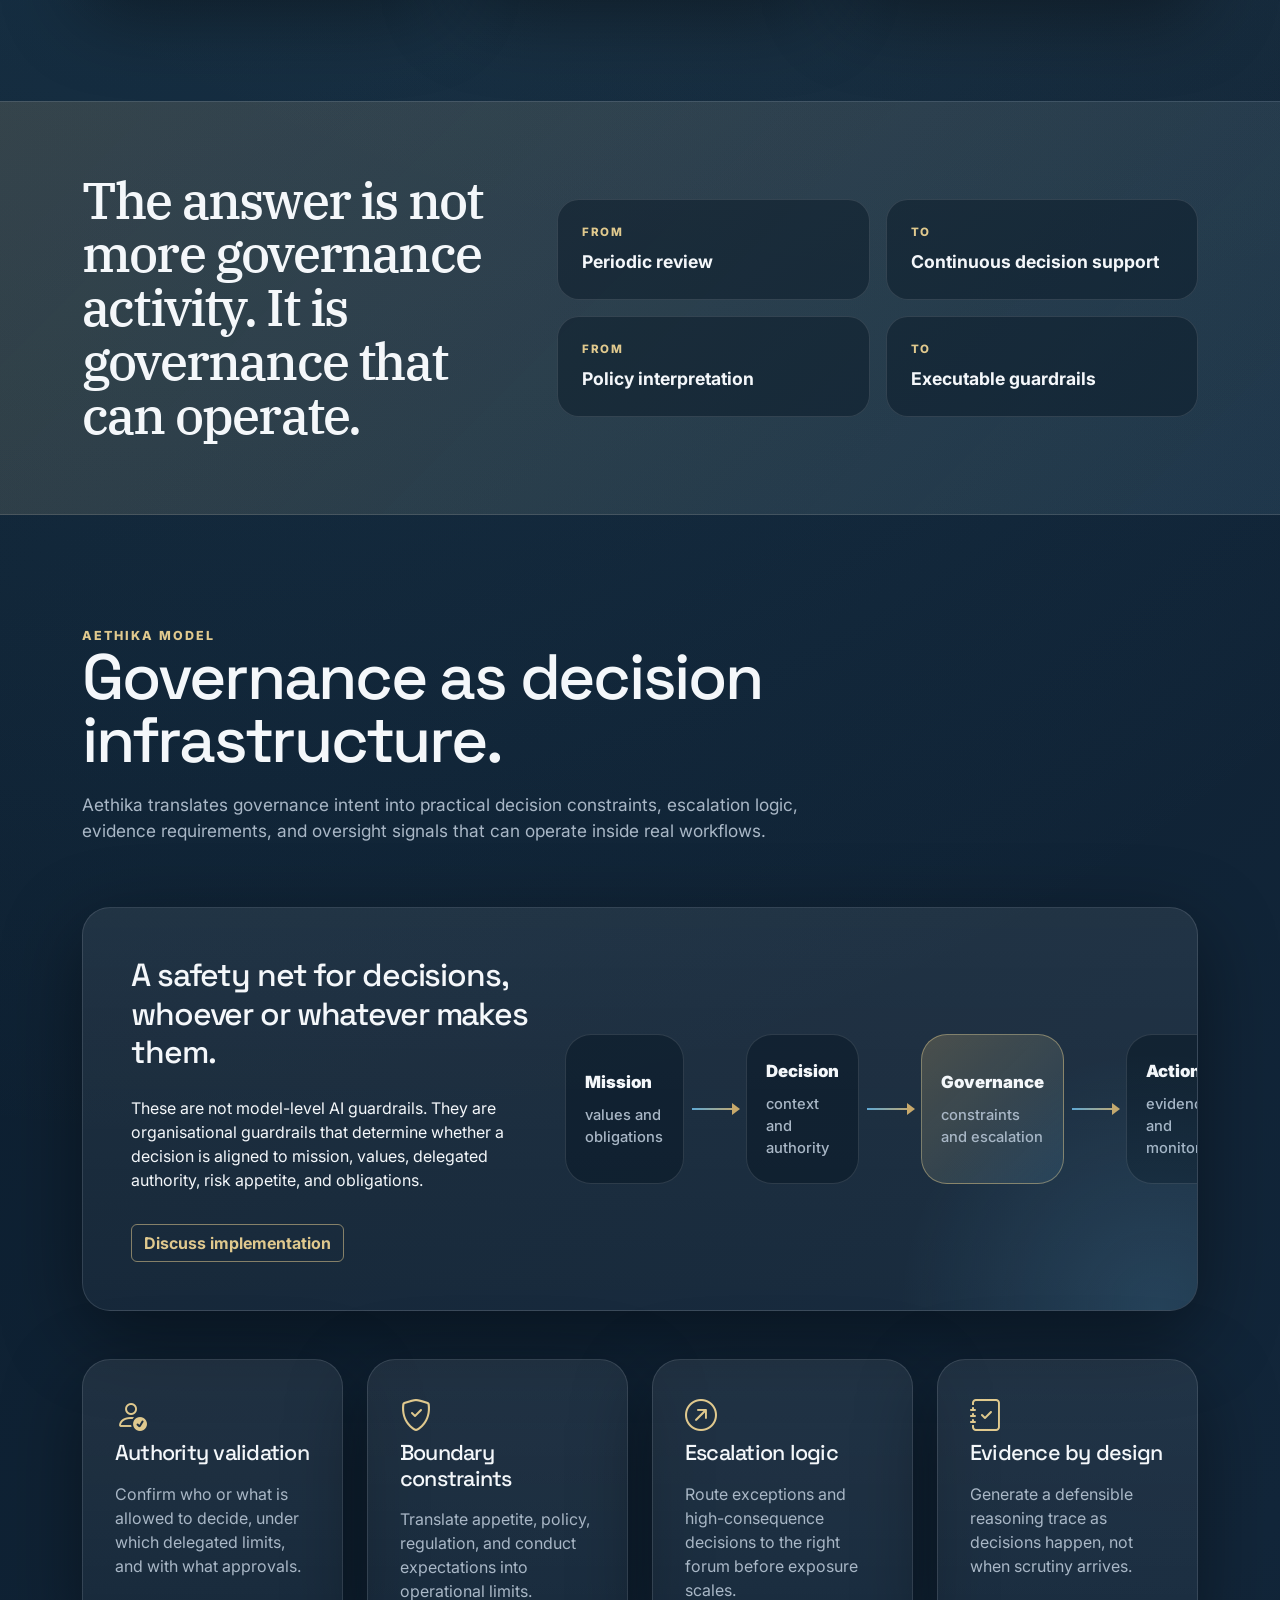
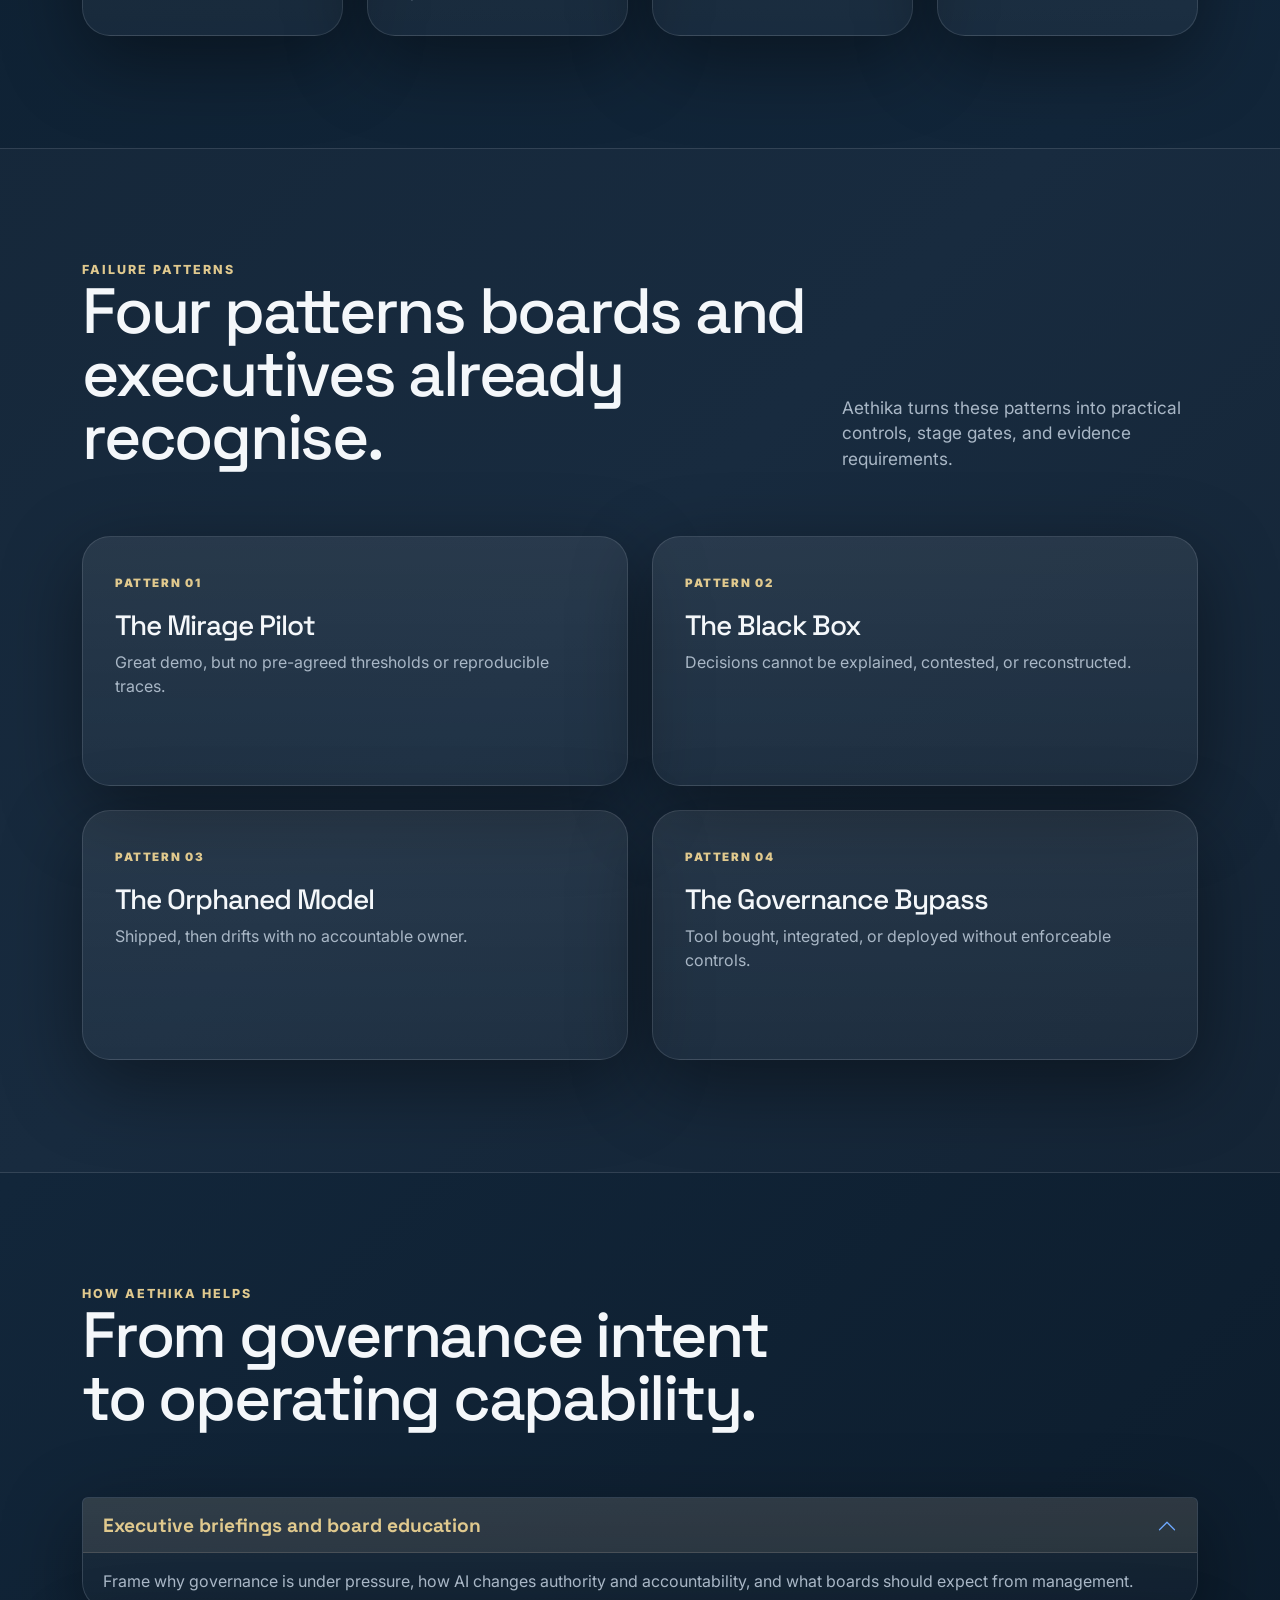
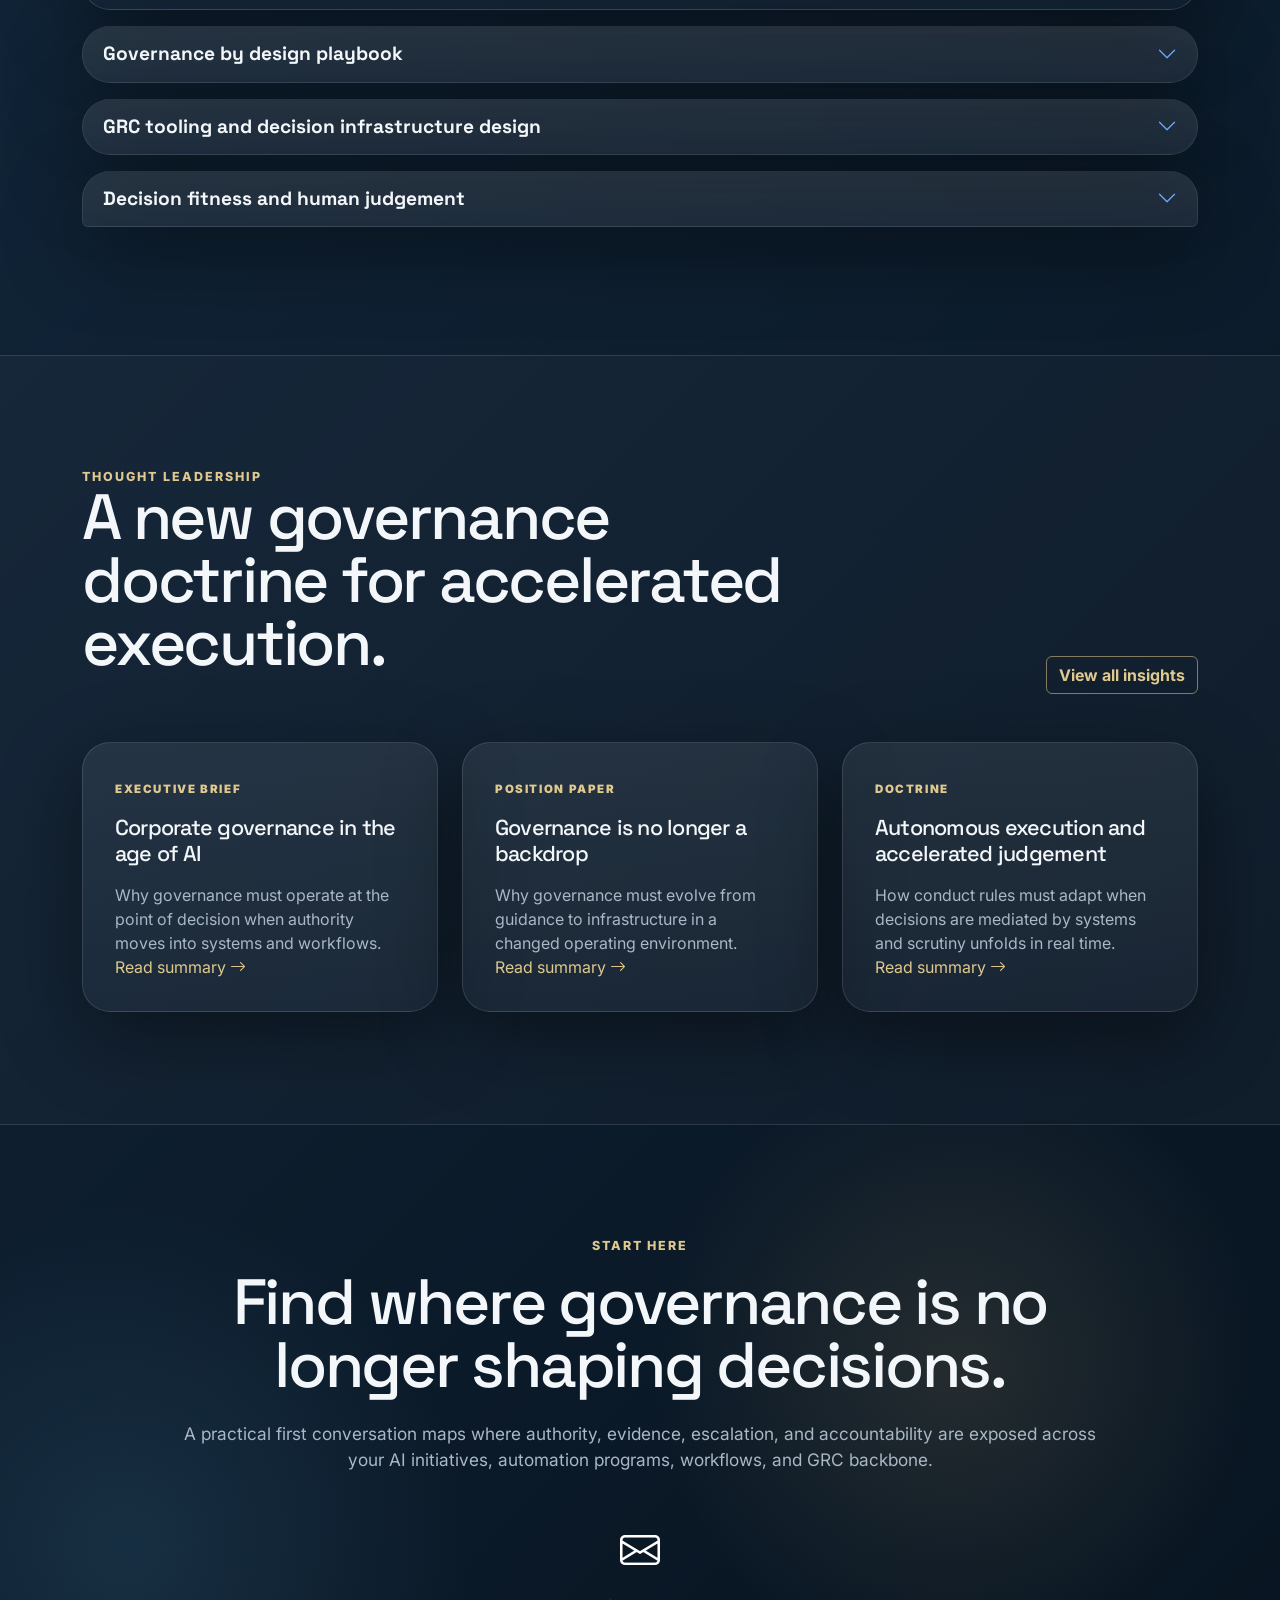
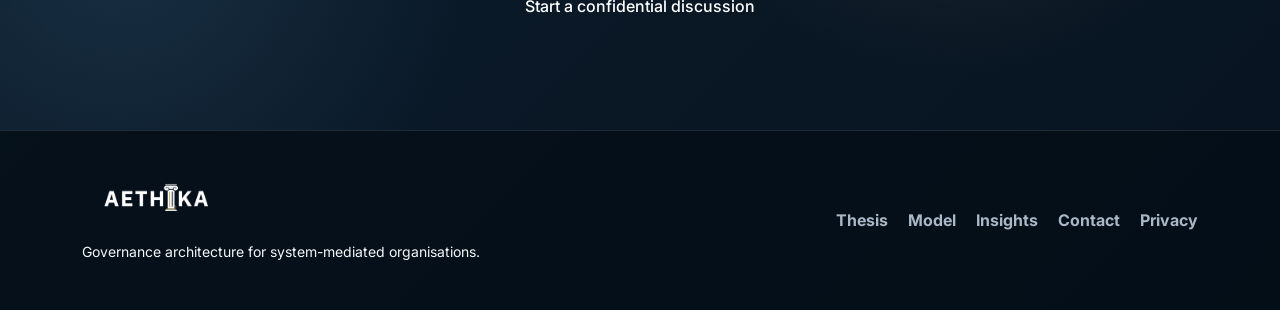
==== commit ba048b6d: "privacy update included privacy html page" ====
--- a/index.html
+++ b/index.html
@@ -1,5 +1,5 @@
 <!doctype html>
-<html lang="en" data-bs-theme="dark">
+<html lang="en" data-bs-theme="dark"> 
 <head>
   <!-- Google tag (gtag.js) -->
 <script async src="https://www.googletagmanager.com/gtag/js?id=G-2K97YS6ZMQ"></script>
@@ -431,6 +431,7 @@
           <a href="#model">Model</a>
           <a href="insights.html">Insights</a>
           <a href="#contact">Contact</a>
+          <a href="privacy.html">Privacy</a>
         </div>
       </div>
     </div>
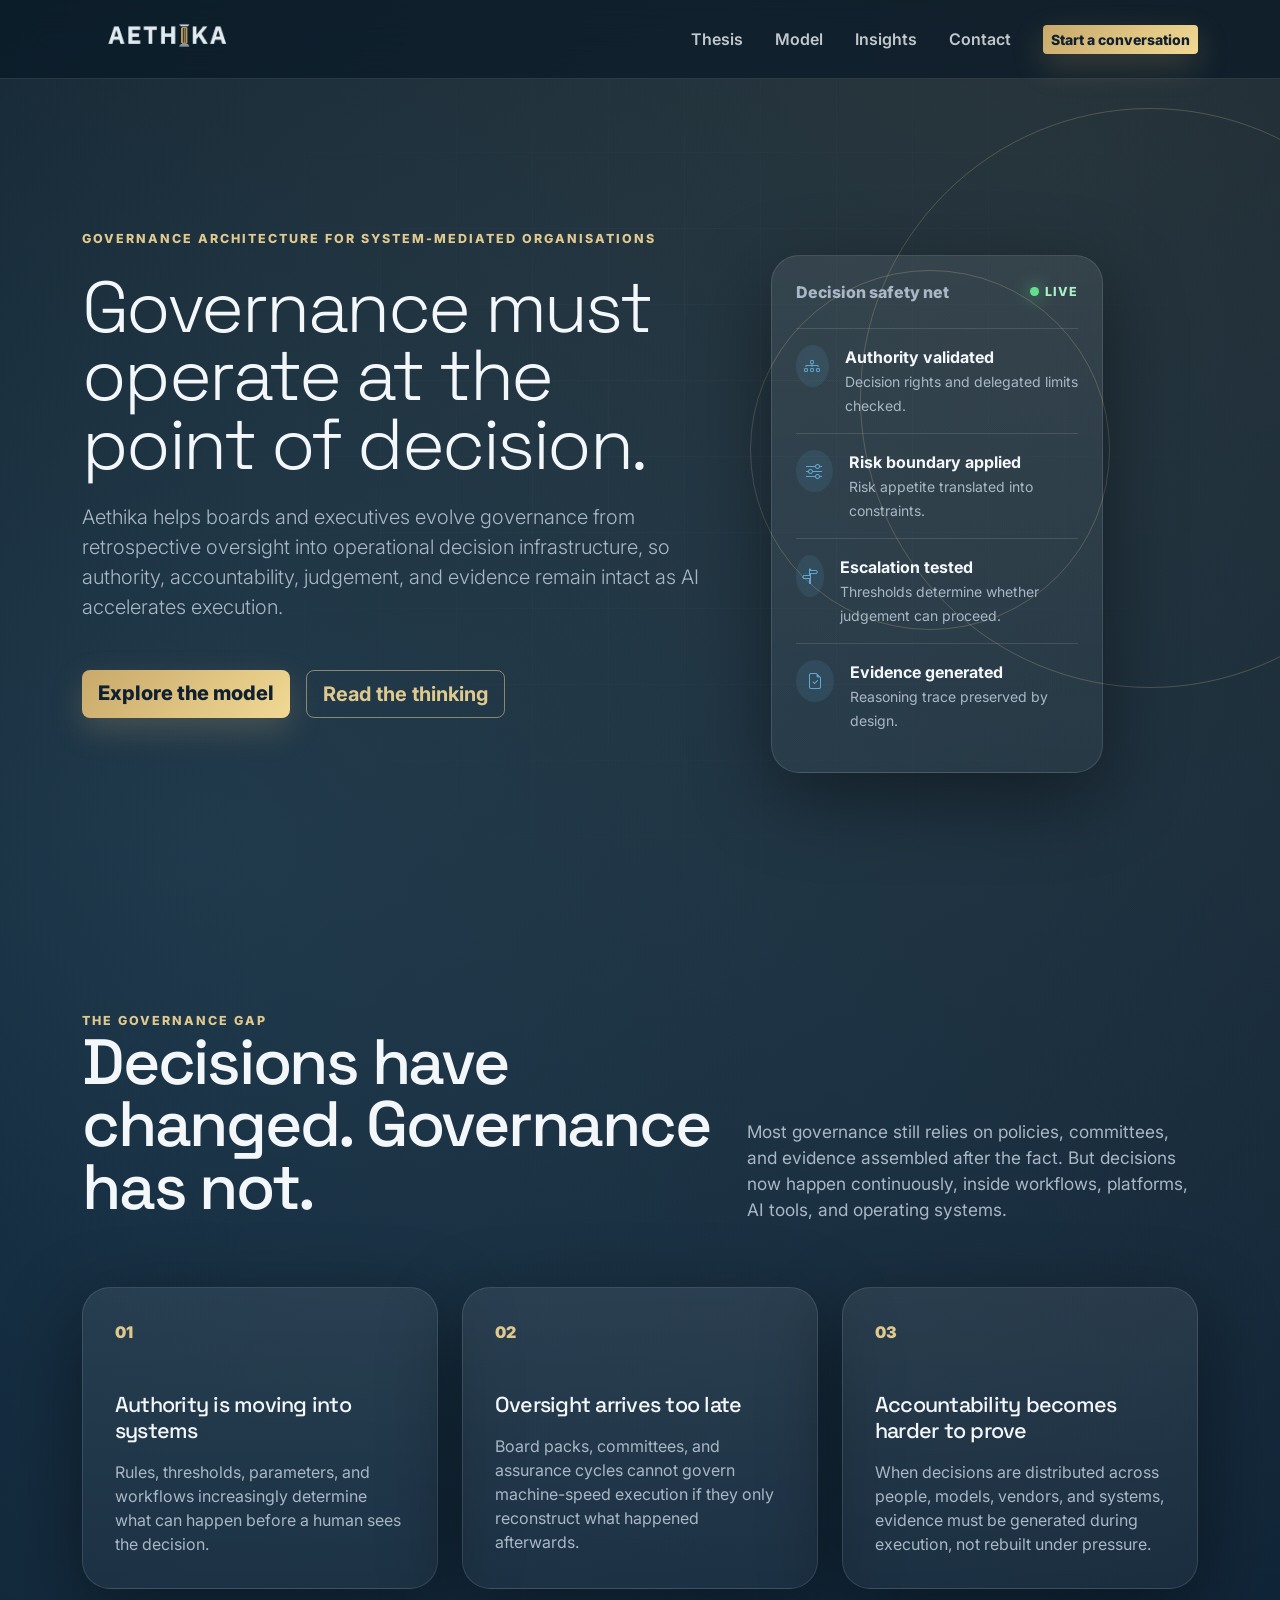
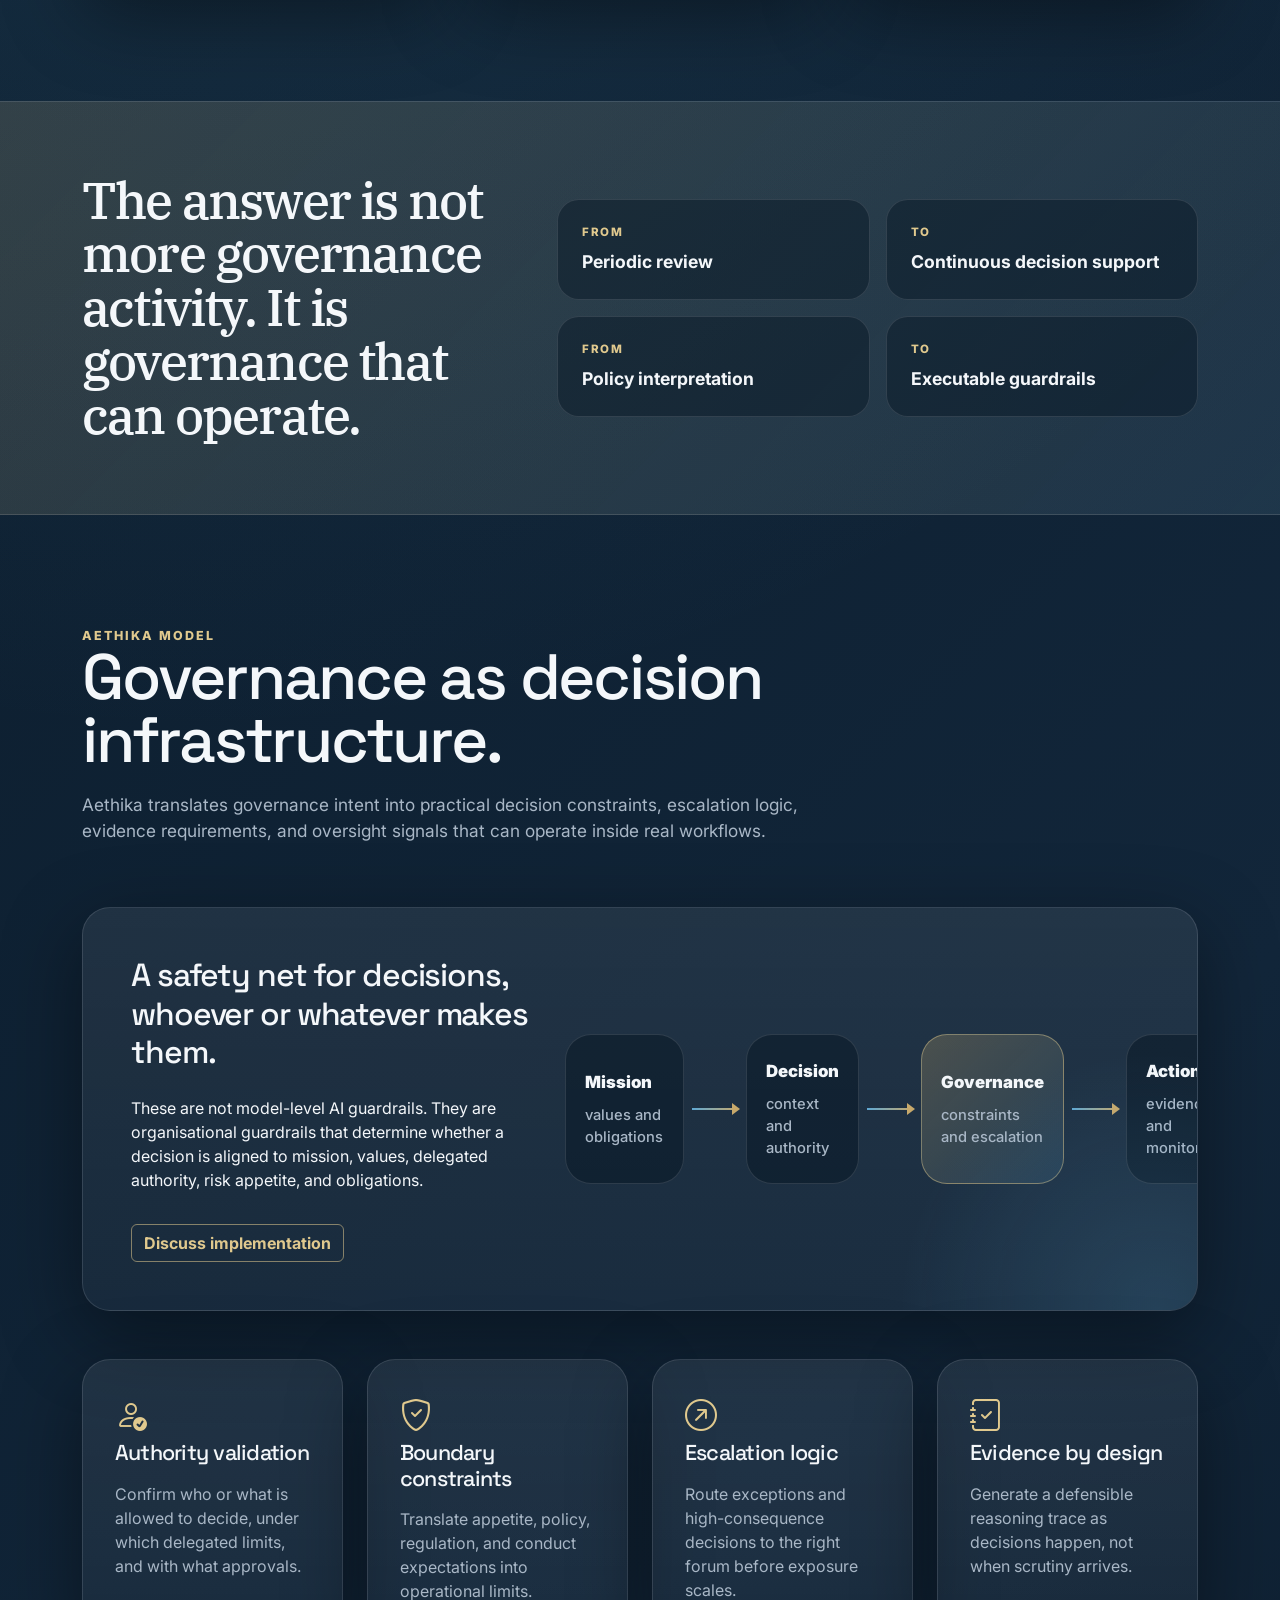
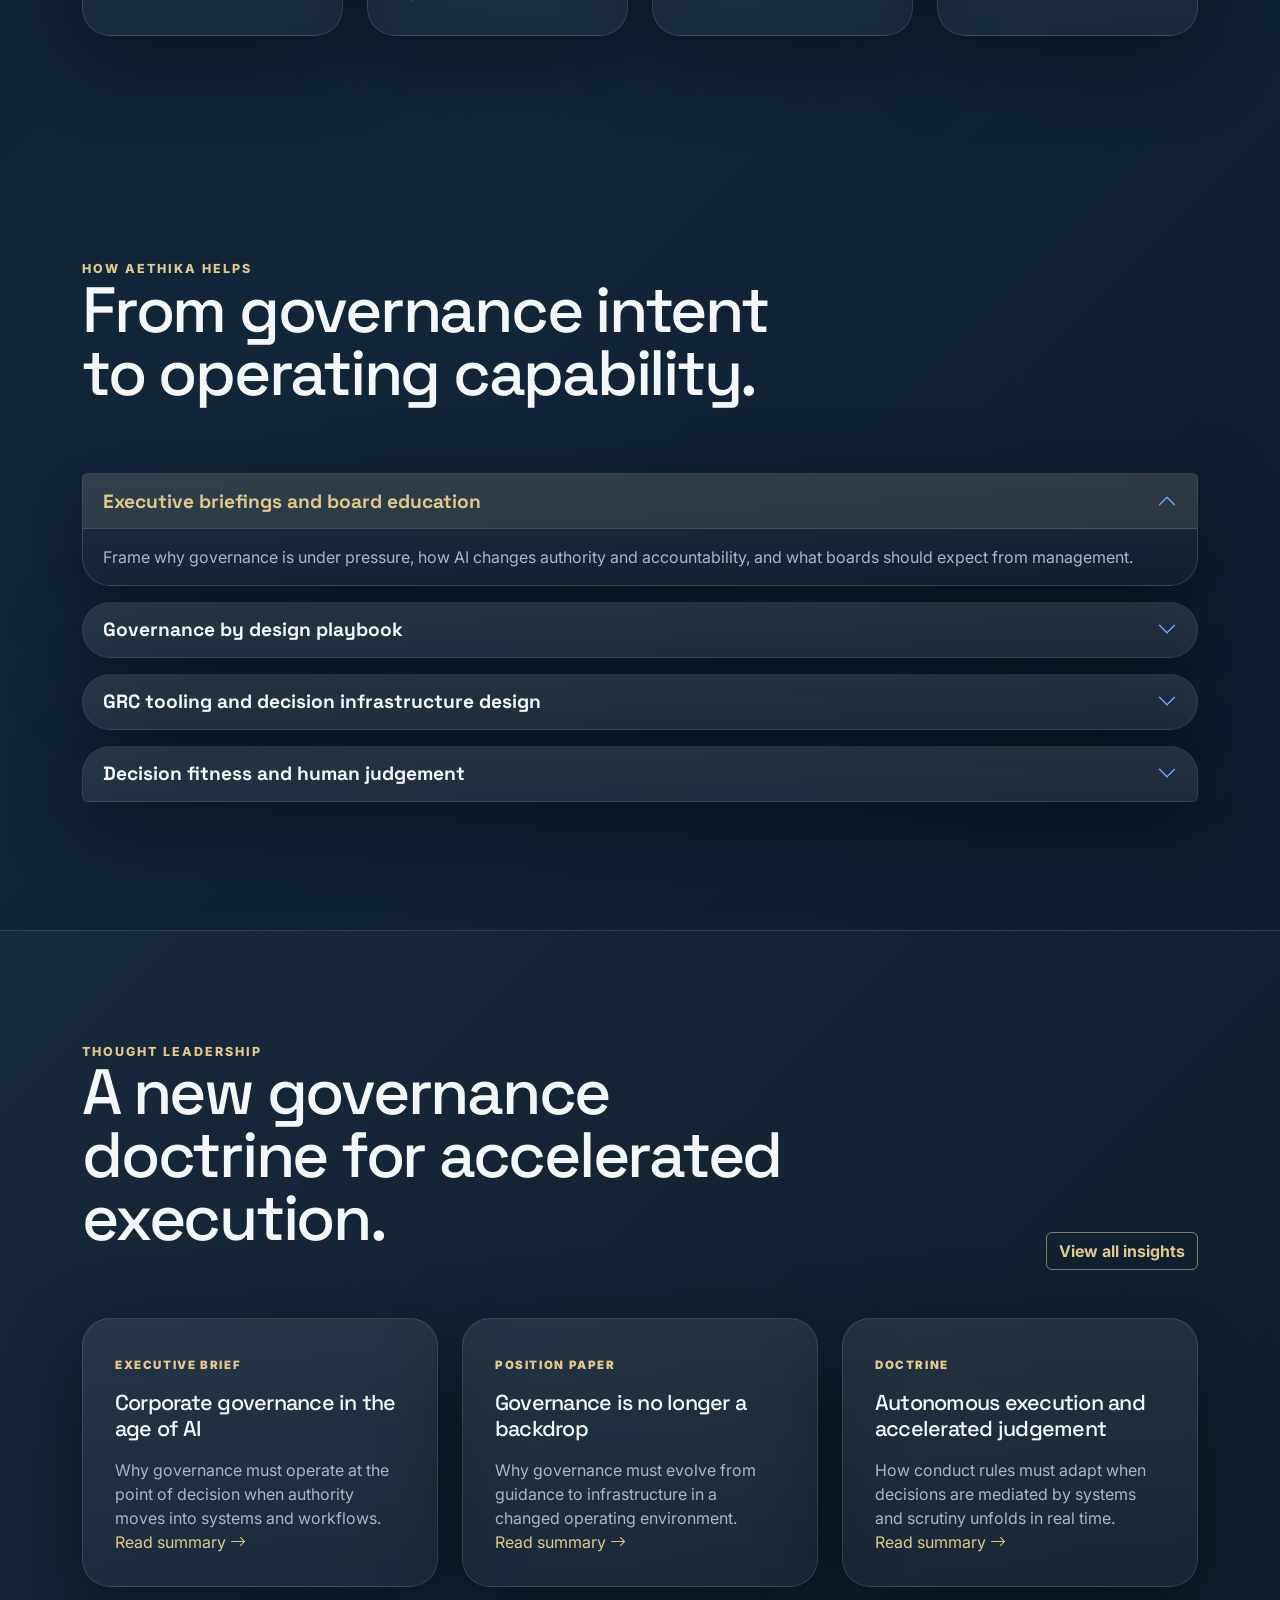
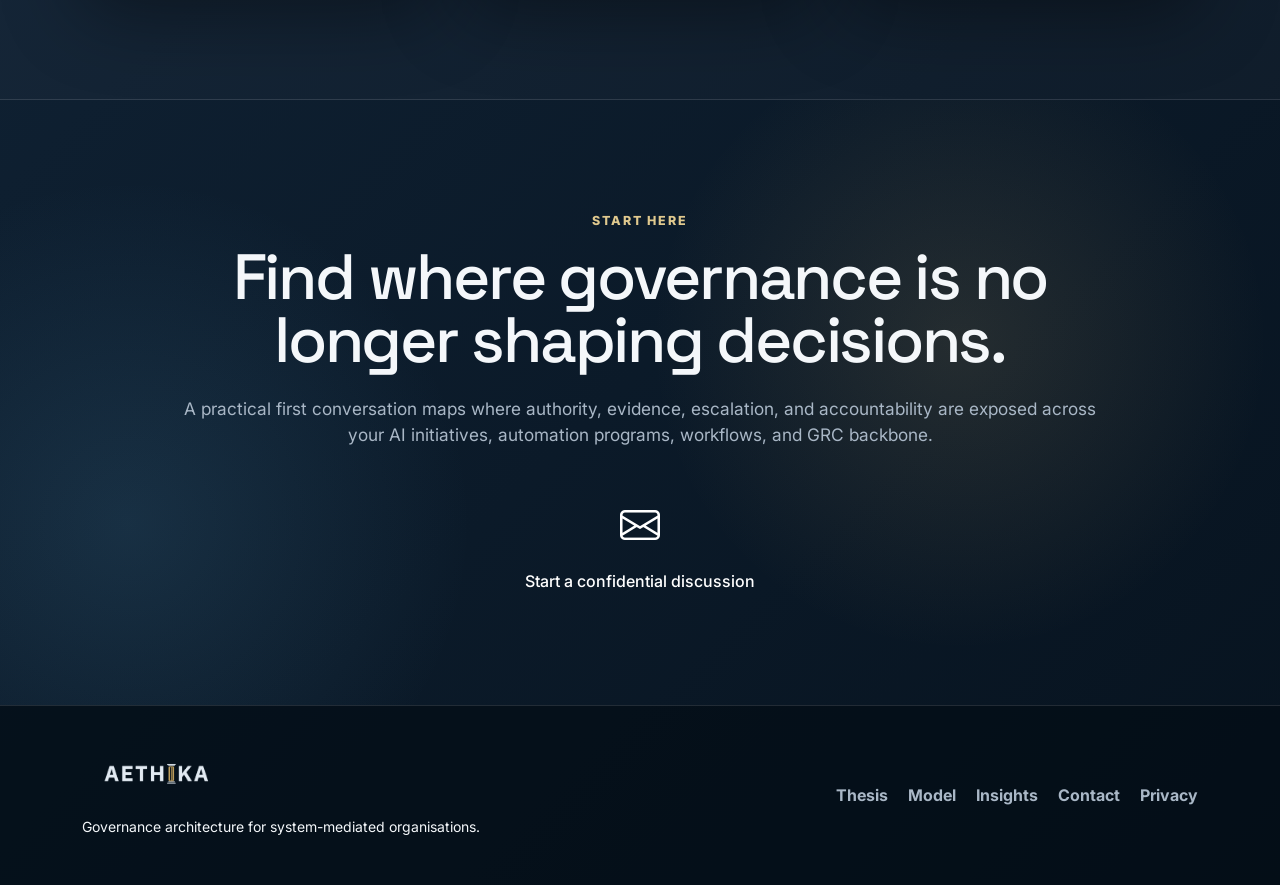
==== commit 76228a5e: "index and diagnostic update index and diagnostic" ====
--- a/index.html
+++ b/index.html
@@ -36,9 +36,8 @@
         <ul class="navbar-nav ms-auto align-items-lg-center gap-lg-3">
           <li class="nav-item"><a class="nav-link" href="#thesis">Thesis</a></li>
           <li class="nav-item"><a class="nav-link" href="#model">Model</a></li>
-          <li class="nav-item"><a class="nav-link" href="#patterns">Patterns</a></li>
           <li class="nav-item"><a class="nav-link" href="#insights">Insights</a></li>
-          <li class="nav-item"><a class="nav-link" href="#engage">Engage</a></li>
+          <li class="nav-item"><a class="nav-link" href="#engage">Contact</a></li>
           <li class="nav-item ms-lg-2"><a class="btn btn-aethika btn-sm" href="#contact">Start a conversation</a></li>
         </ul>
       </div>
@@ -216,74 +215,6 @@
       </div>
     </section>
 
-    <section id="patterns" class="section-padding soft-section">
-      <div class="container">
-        <div class="row align-items-end mb-5">
-          <div class="col-lg-8">
-            <div class="eyebrow">Failure patterns</div>
-            <h2 class="section-title">Four patterns boards and executives already recognise.</h2>
-          </div>
-          <div class="col-lg-4">
-            <p class="section-intro">Aethika turns these patterns into practical controls, stage gates, and evidence requirements.</p>
-          </div>
-        </div>
-        <div class="row g-4">
-          <div class="col-md-6">
-            <article class="pattern-card">
-              <div class="pattern-front">
-                <span class="pattern-label">Pattern 01</span>
-                <h3>The Mirage Pilot</h3>
-                <p>Great demo, but no pre-agreed thresholds or reproducible traces.</p>
-              </div>
-              <div class="pattern-back">
-                <strong>Governance response</strong>
-                <p>Require validation protocol, threshold definition, and evidence plan during design.</p>
-              </div>
-            </article>
-          </div>
-          <div class="col-md-6">
-            <article class="pattern-card">
-              <div class="pattern-front">
-                <span class="pattern-label">Pattern 02</span>
-                <h3>The Black Box</h3>
-                <p>Decisions cannot be explained, contested, or reconstructed.</p>
-              </div>
-              <div class="pattern-back">
-                <strong>Governance response</strong>
-                <p>Mandate explainability artefacts, contestability paths, and decision traceability before release.</p>
-              </div>
-            </article>
-          </div>
-          <div class="col-md-6">
-            <article class="pattern-card">
-              <div class="pattern-front">
-                <span class="pattern-label">Pattern 03</span>
-                <h3>The Orphaned Model</h3>
-                <p>Shipped, then drifts with no accountable owner.</p>
-              </div>
-              <div class="pattern-back">
-                <strong>Governance response</strong>
-                <p>Assign ownership at intake, define monitoring triggers, and require operating controls.</p>
-              </div>
-            </article>
-          </div>
-          <div class="col-md-6">
-            <article class="pattern-card">
-              <div class="pattern-front">
-                <span class="pattern-label">Pattern 04</span>
-                <h3>The Governance Bypass</h3>
-                <p>Tool bought, integrated, or deployed without enforceable controls.</p>
-              </div>
-              <div class="pattern-back">
-                <strong>Governance response</strong>
-                <p>Embed vendor diligence, access controls, audit exports, and exit paths before integration.</p>
-              </div>
-            </article>
-          </div>
-        </div>
-      </div>
-    </section>
-
     <section id="engage" class="section-padding">
       <div class="container">
         <div class="row mb-5">
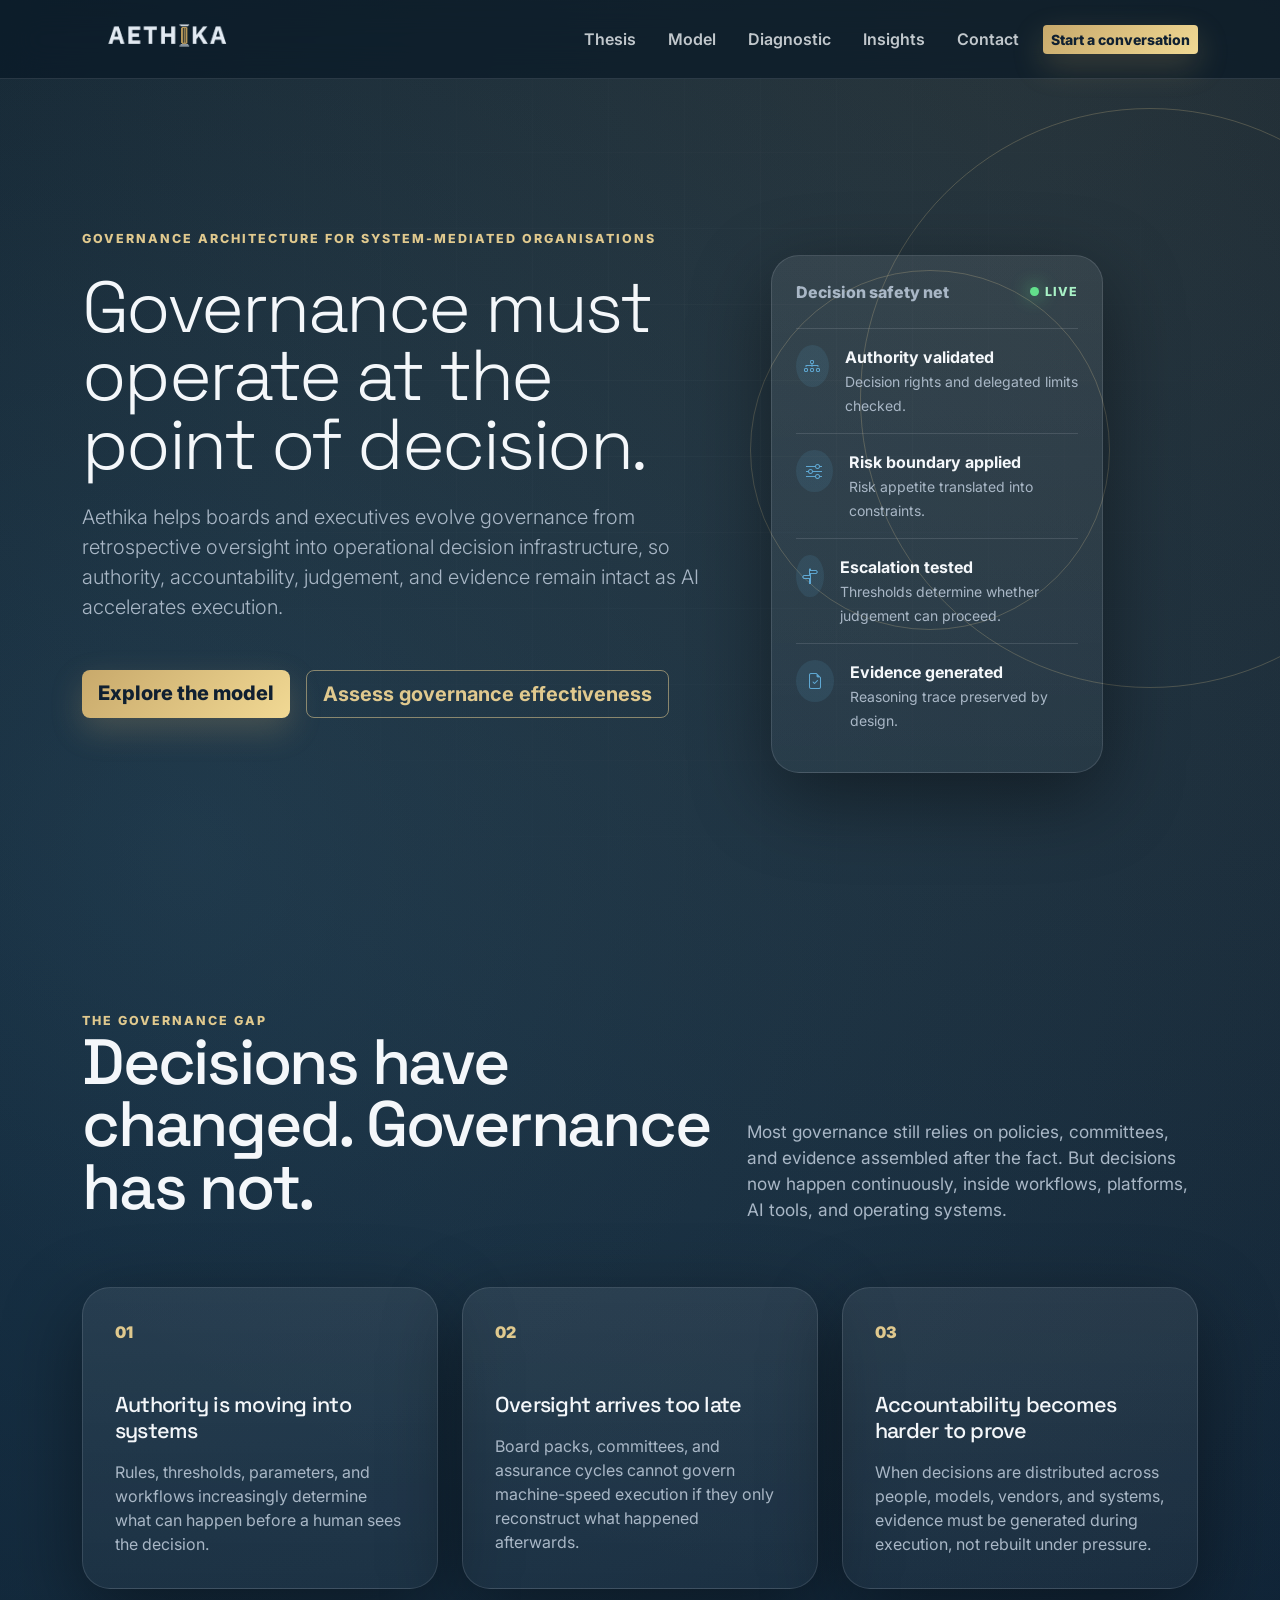
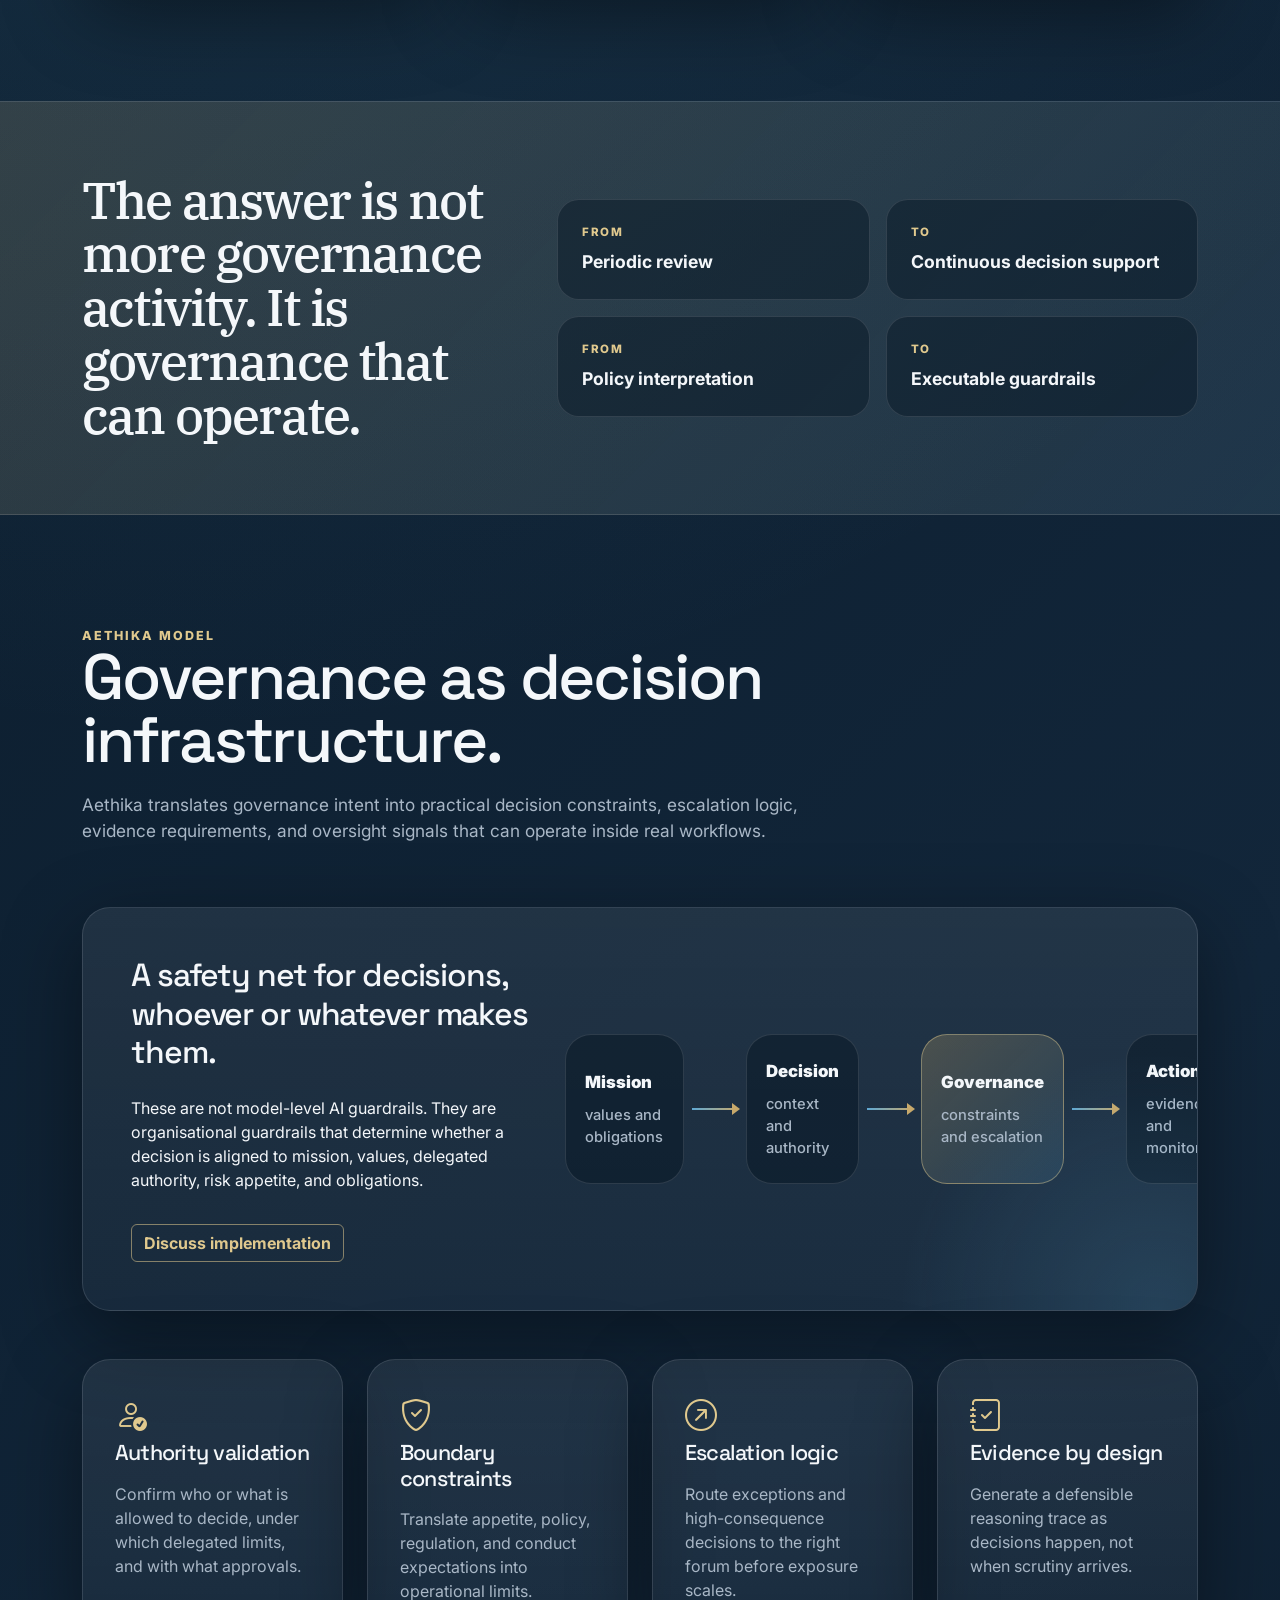
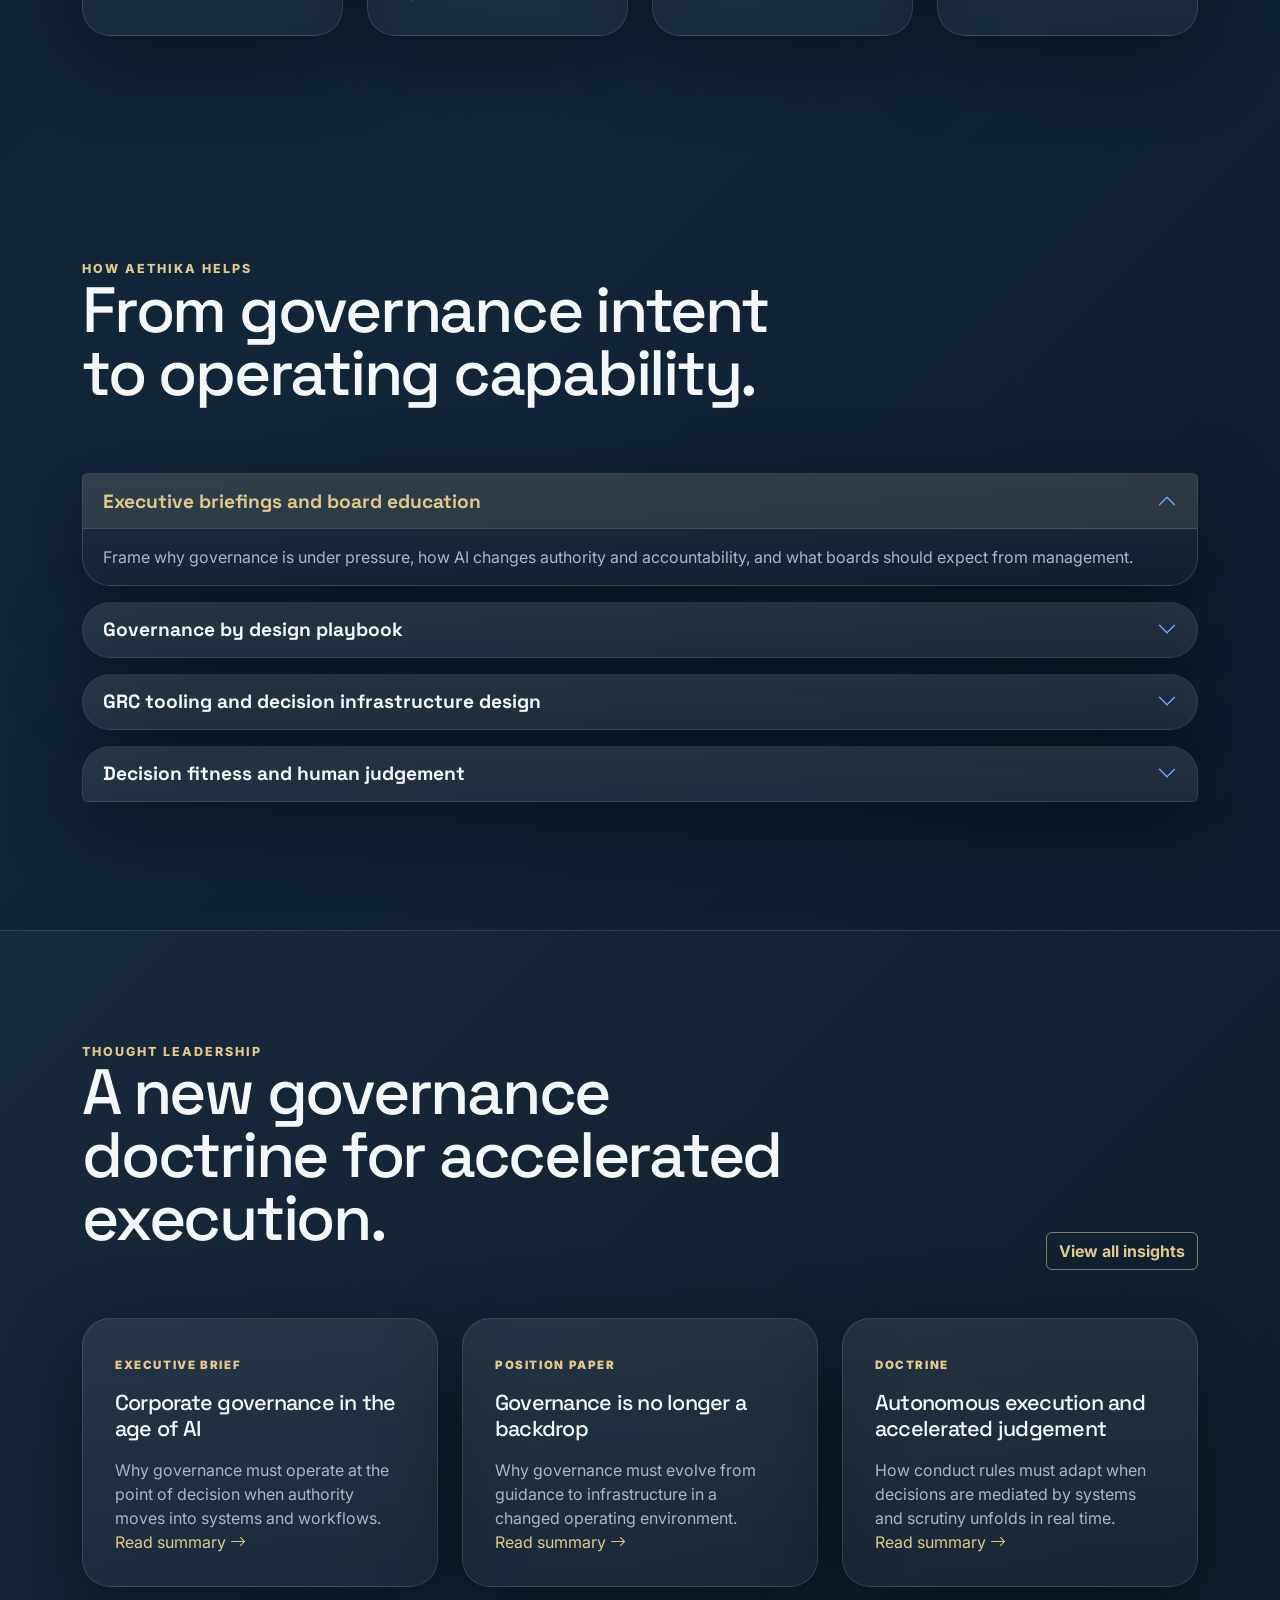
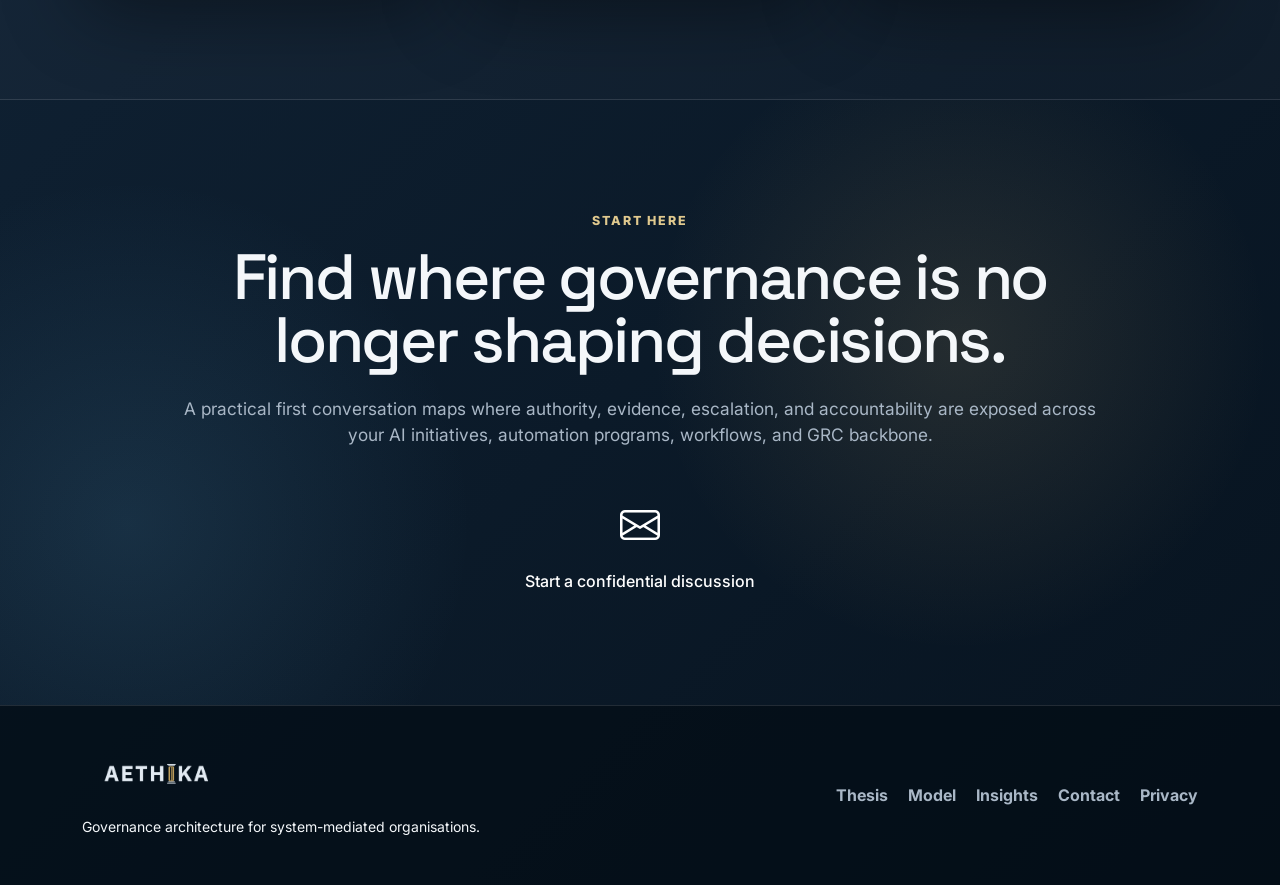
==== commit c49b83d3: "download updates Download updates" ====
--- a/index.html
+++ b/index.html
@@ -36,9 +36,10 @@
         <ul class="navbar-nav ms-auto align-items-lg-center gap-lg-3">
           <li class="nav-item"><a class="nav-link" href="#thesis">Thesis</a></li>
           <li class="nav-item"><a class="nav-link" href="#model">Model</a></li>
+          <li class="nav-item"><a class="nav-link" href="governance-effectiveness-diagnostic.html">Diagnostic</a></li>
           <li class="nav-item"><a class="nav-link" href="#insights">Insights</a></li>
           <li class="nav-item"><a class="nav-link" href="#engage">Contact</a></li>
-          <li class="nav-item ms-lg-2"><a class="btn btn-aethika btn-sm" href="#contact">Start a conversation</a></li>
+          <li class="nav-item"><a class="btn btn-aethika btn-sm" href="#contact">Start a conversation</a></li>
         </ul>
       </div>
     </div>
@@ -56,7 +57,7 @@
           <p class="lead hero-lead mb-5">Aethika helps boards and executives evolve governance from retrospective oversight into operational decision infrastructure, so authority, accountability, judgement, and evidence remain intact as AI accelerates execution.</p>
           <div class="d-flex flex-column flex-sm-row gap-3">
             <a href="#model" class="btn btn-aethika btn-lg">Explore the model</a>
-            <a href="#insights" class="btn btn-outline-aethika btn-lg">Read the thinking</a>
+            <a href="governance-effectiveness-diagnostic.html" class="btn btn-outline-aethika btn-lg">Assess governance effectiveness</a>
           </div>
         </div>
         <div class="col-lg-4 d-none d-lg-block">
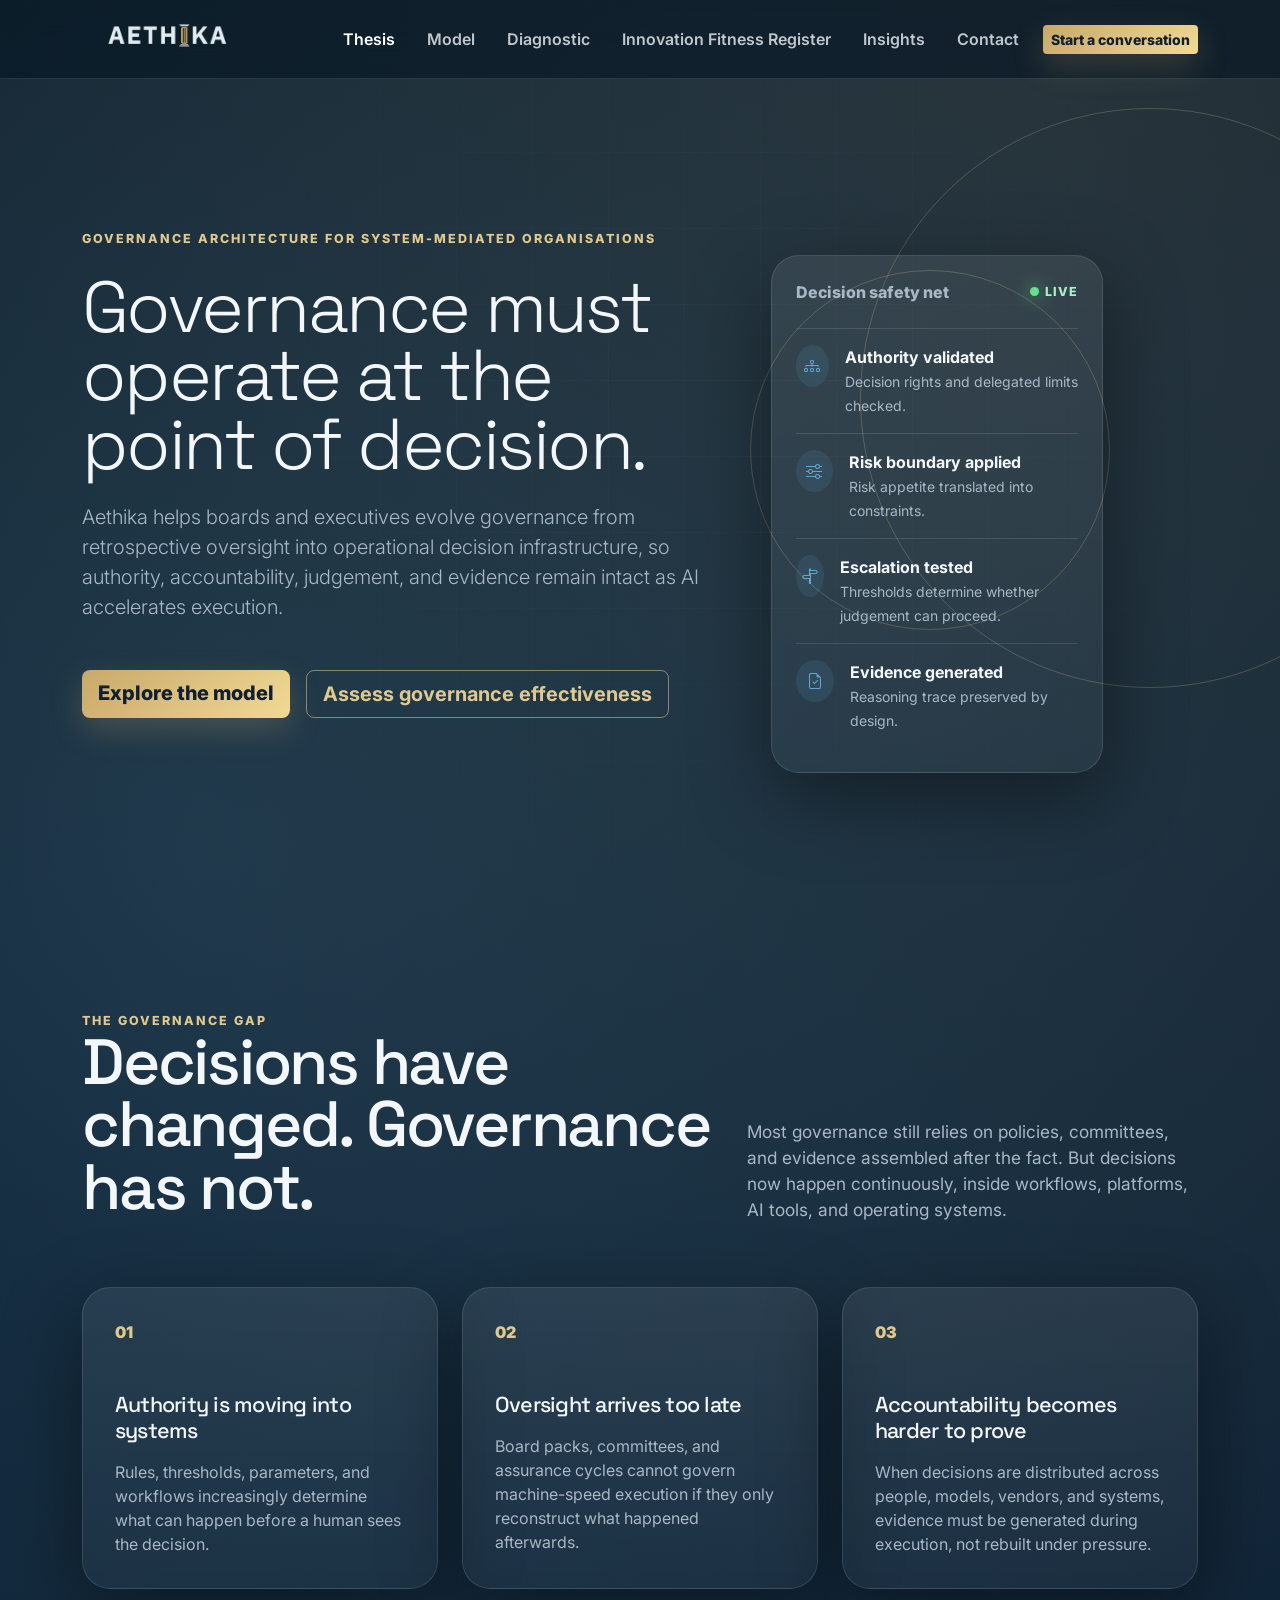
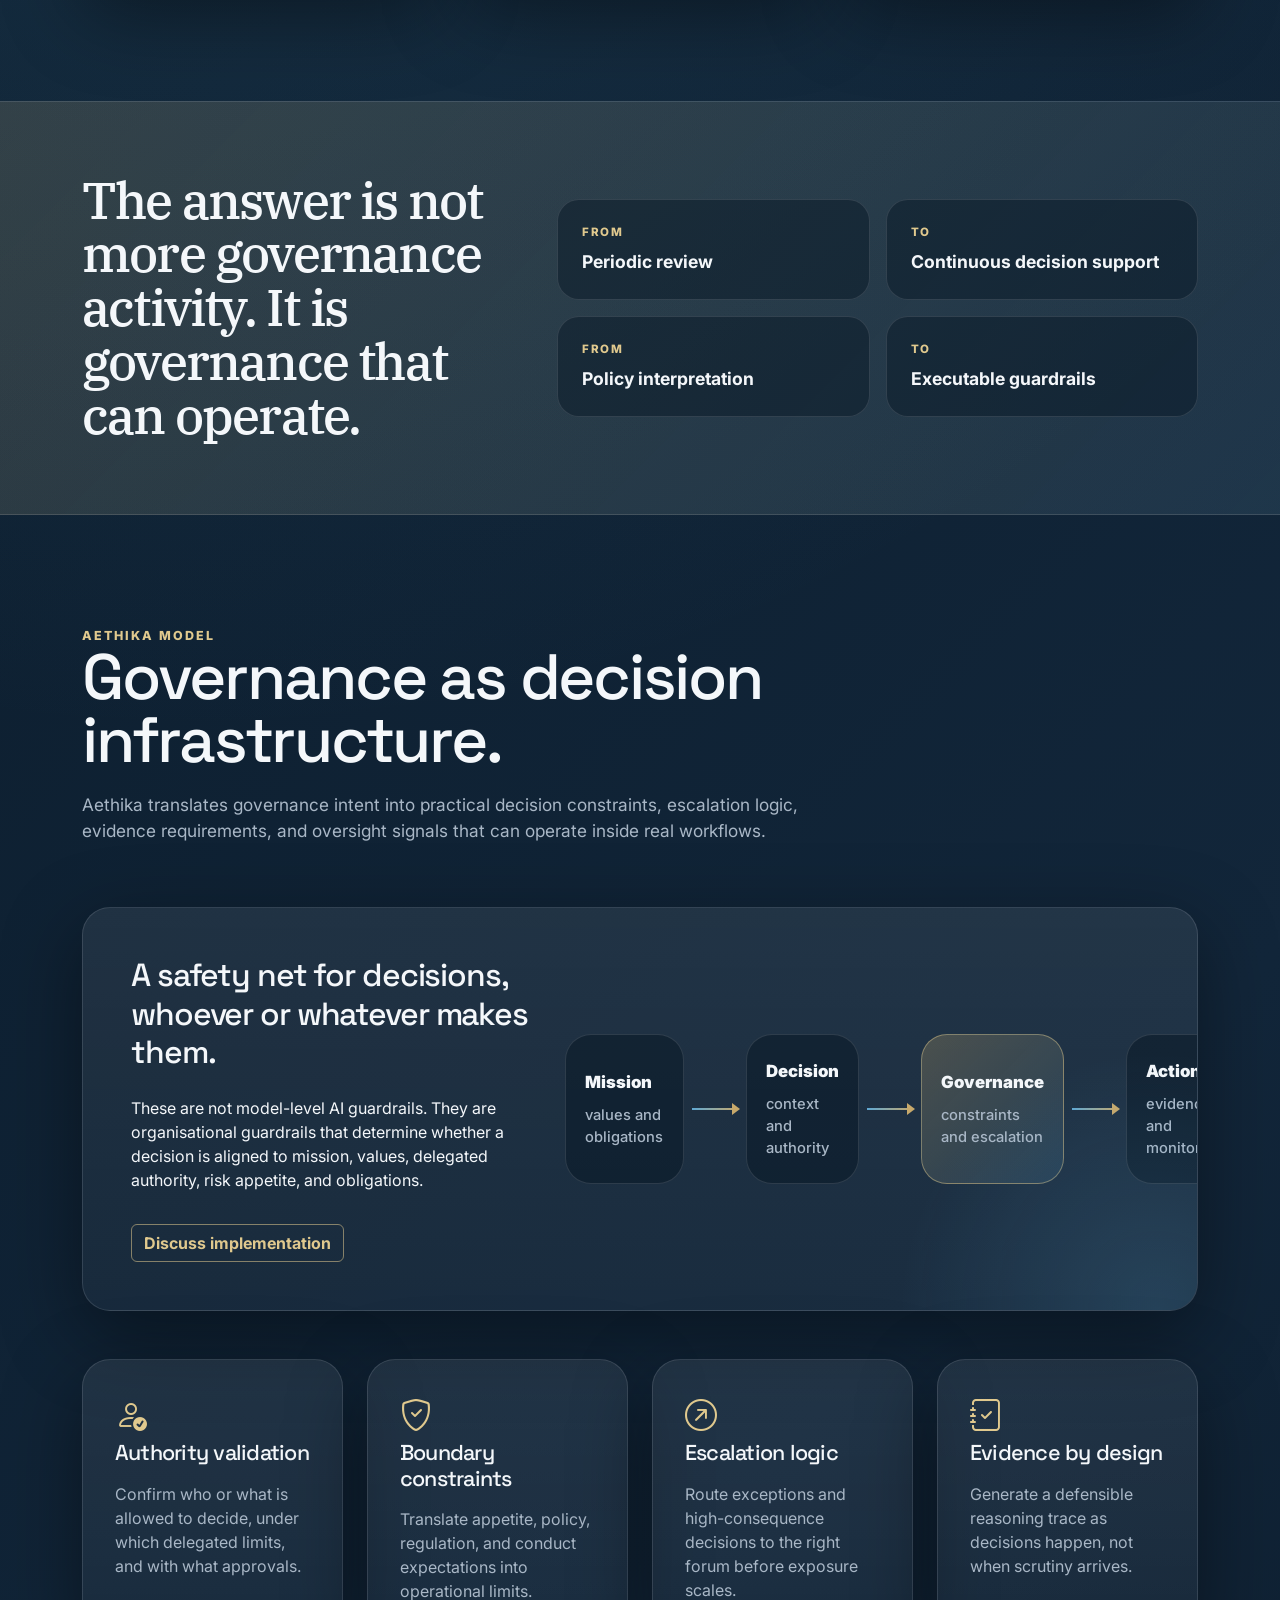
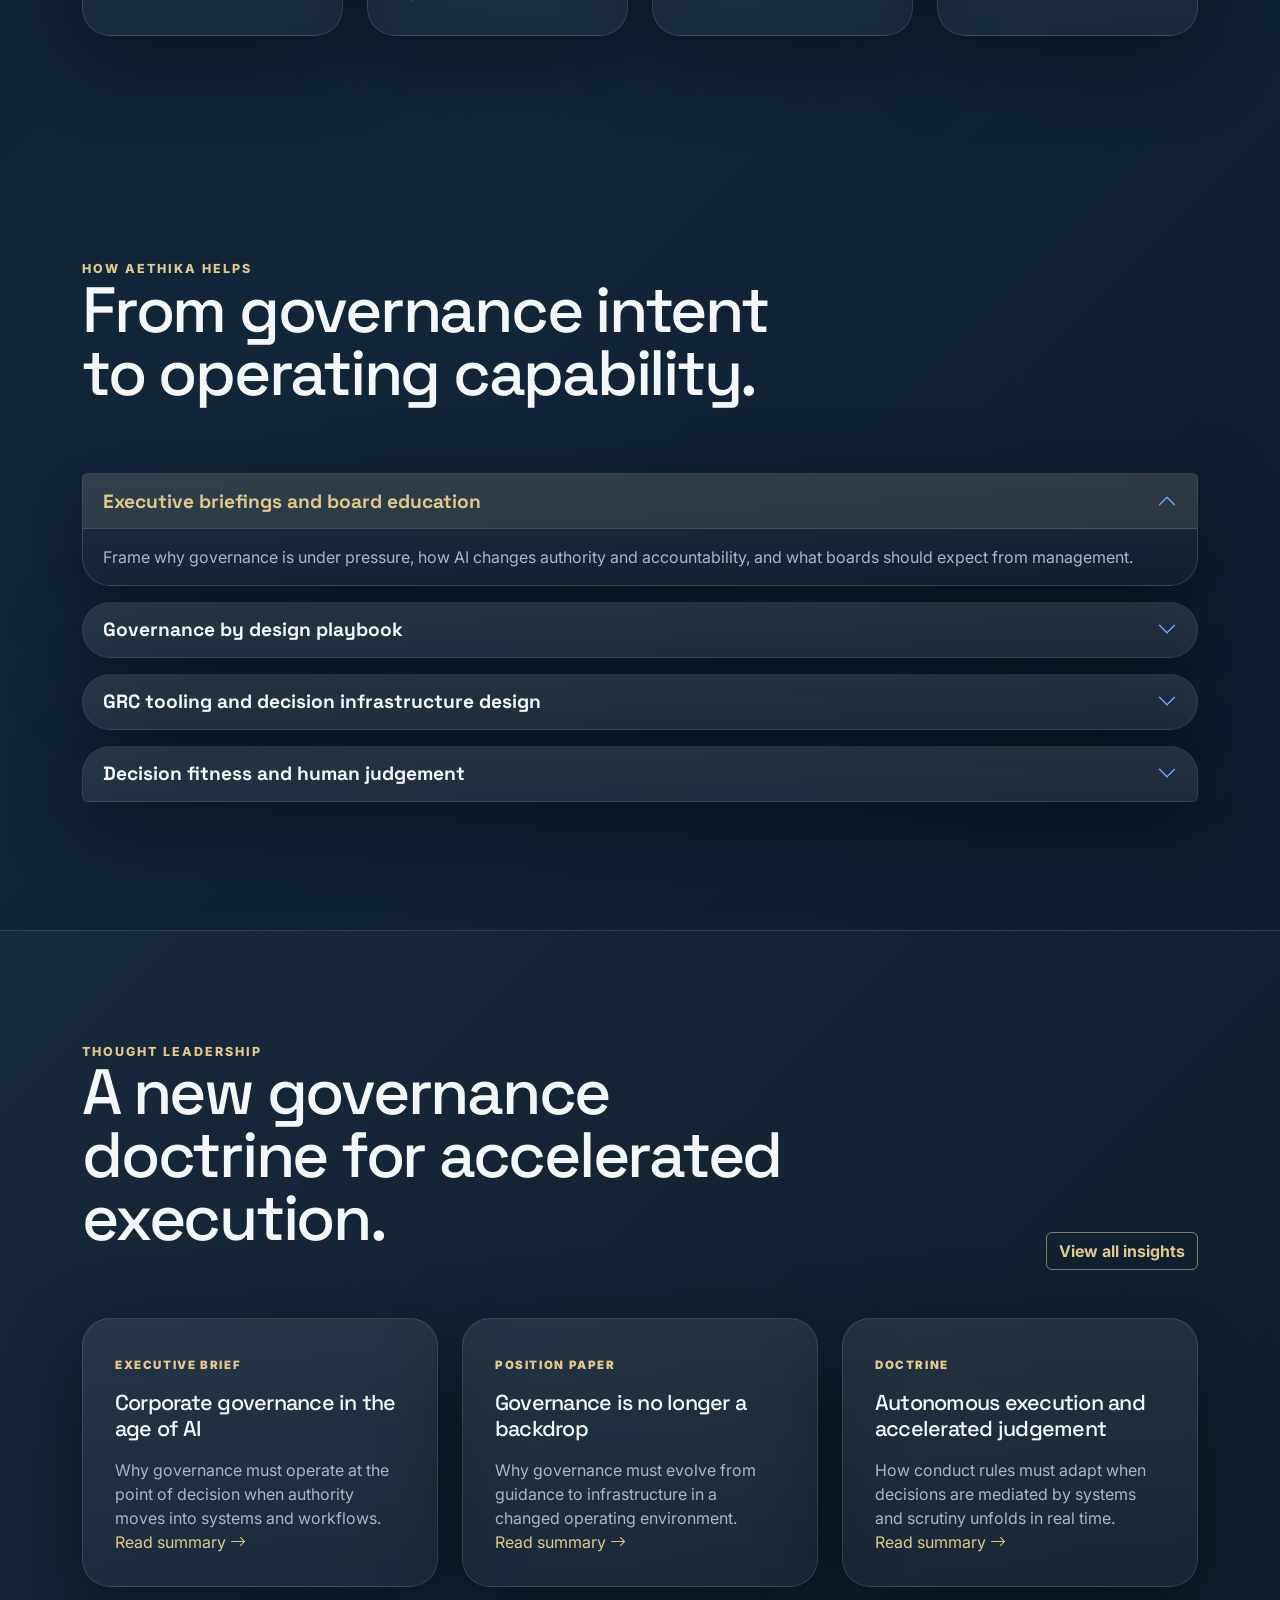
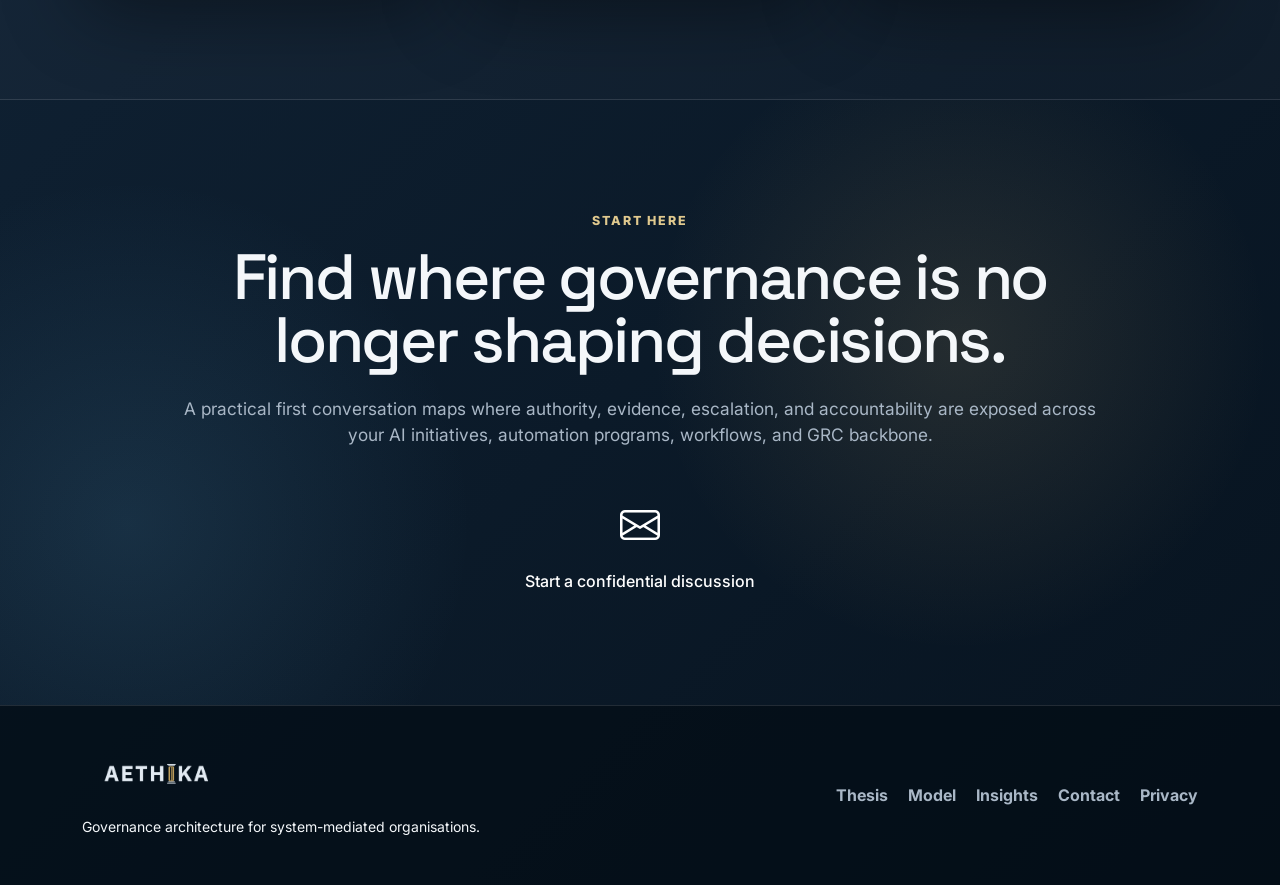
==== commit ec1a8b6b: "updated for macos build and ifs updated for ifs and macos build" ====
--- a/index.html
+++ b/index.html
@@ -34,12 +34,13 @@
       </button>
       <div id="mainNav" class="collapse navbar-collapse">
         <ul class="navbar-nav ms-auto align-items-lg-center gap-lg-3">
-          <li class="nav-item"><a class="nav-link" href="#thesis">Thesis</a></li>
-          <li class="nav-item"><a class="nav-link" href="#model">Model</a></li>
+          <li class="nav-item"><a class="nav-link active" aria-current="page" href="index.html#thesis">Thesis</a></li>
+          <li class="nav-item"><a class="nav-link" href="index.html#model">Model</a></li>
           <li class="nav-item"><a class="nav-link" href="governance-effectiveness-diagnostic.html">Diagnostic</a></li>
-          <li class="nav-item"><a class="nav-link" href="#insights">Insights</a></li>
-          <li class="nav-item"><a class="nav-link" href="#engage">Contact</a></li>
-          <li class="nav-item"><a class="btn btn-aethika btn-sm" href="#contact">Start a conversation</a></li>
+          <li class="nav-item"><a class="nav-link" href="ifs.html">Innovation Fitness Register</a></li>
+          <li class="nav-item"><a class="nav-link" href="insights.html">Insights</a></li>
+          <li class="nav-item"><a class="nav-link" href="index.html#contact">Contact</a></li>
+          <li class="nav-item"><a class="btn btn-aethika btn-sm" href="mailto:aethika@lxndigital.com">Start a conversation</a></li>
         </ul>
       </div>
     </div>
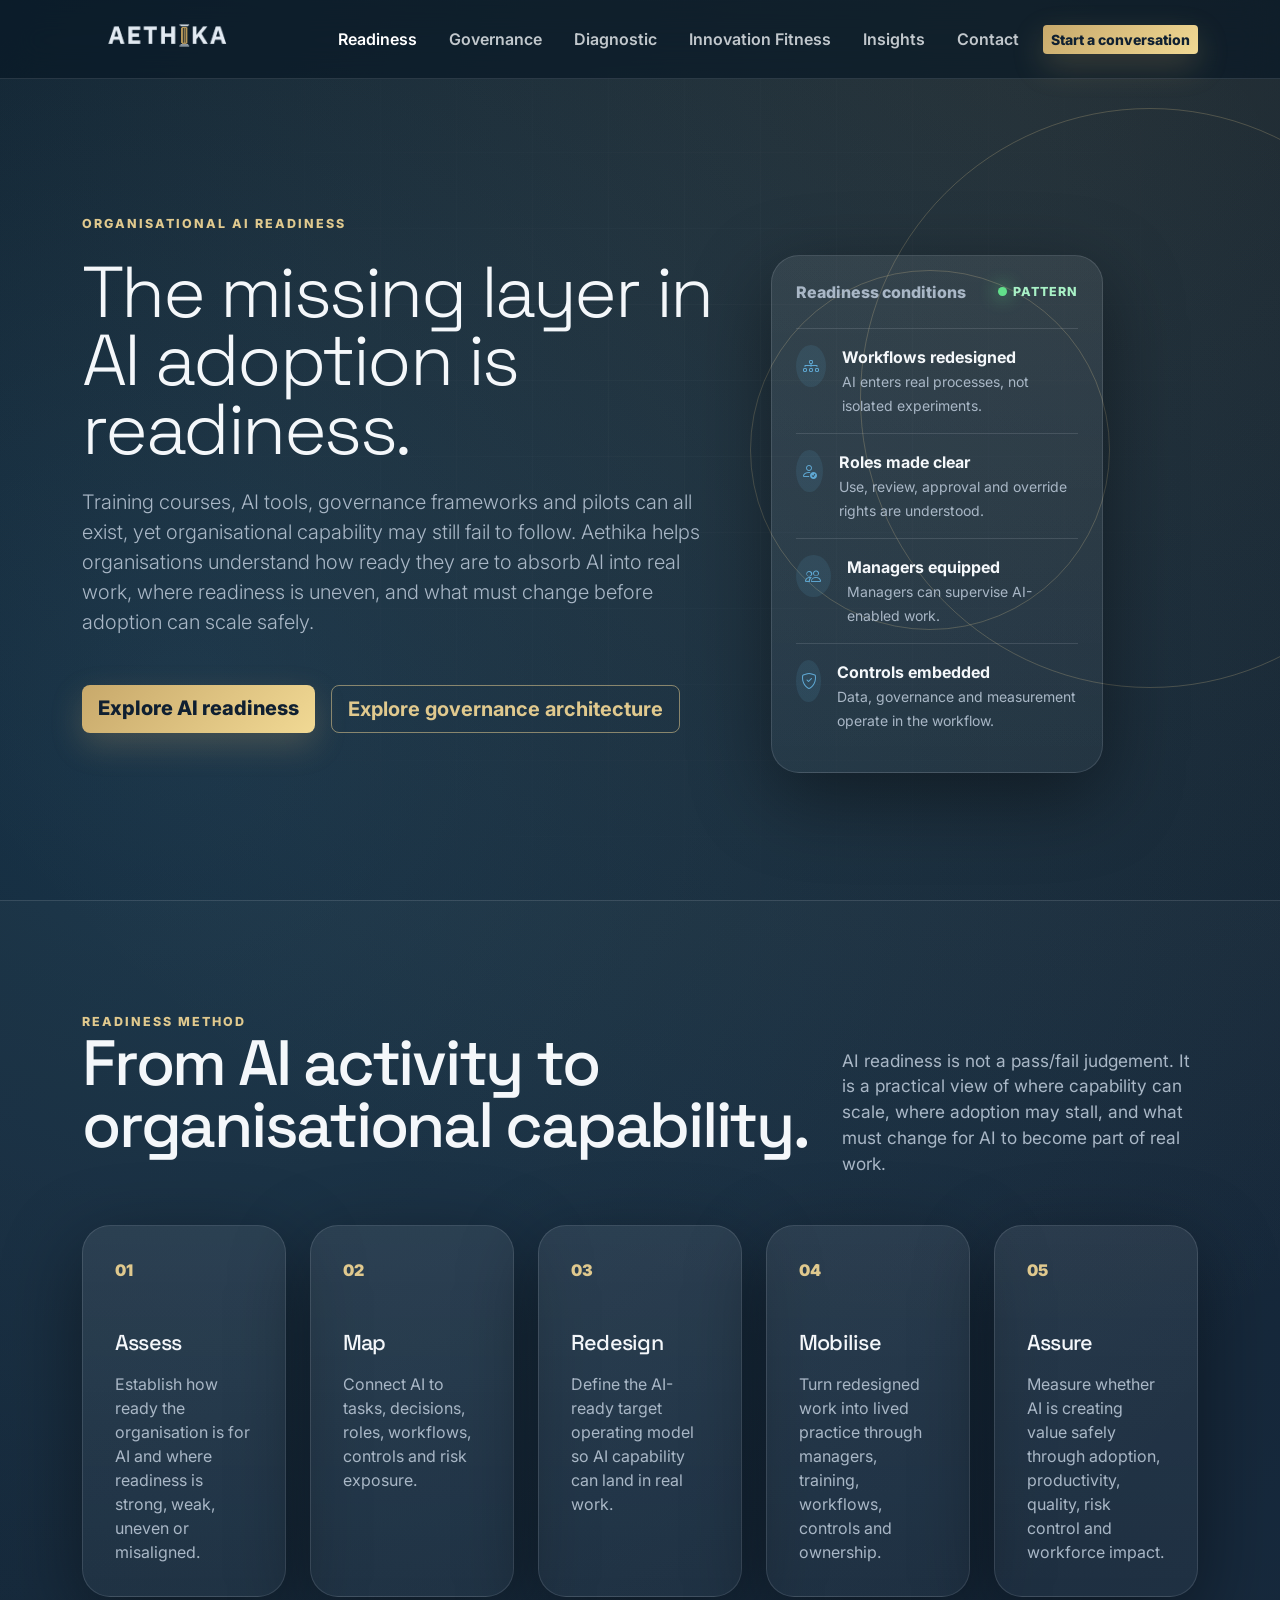
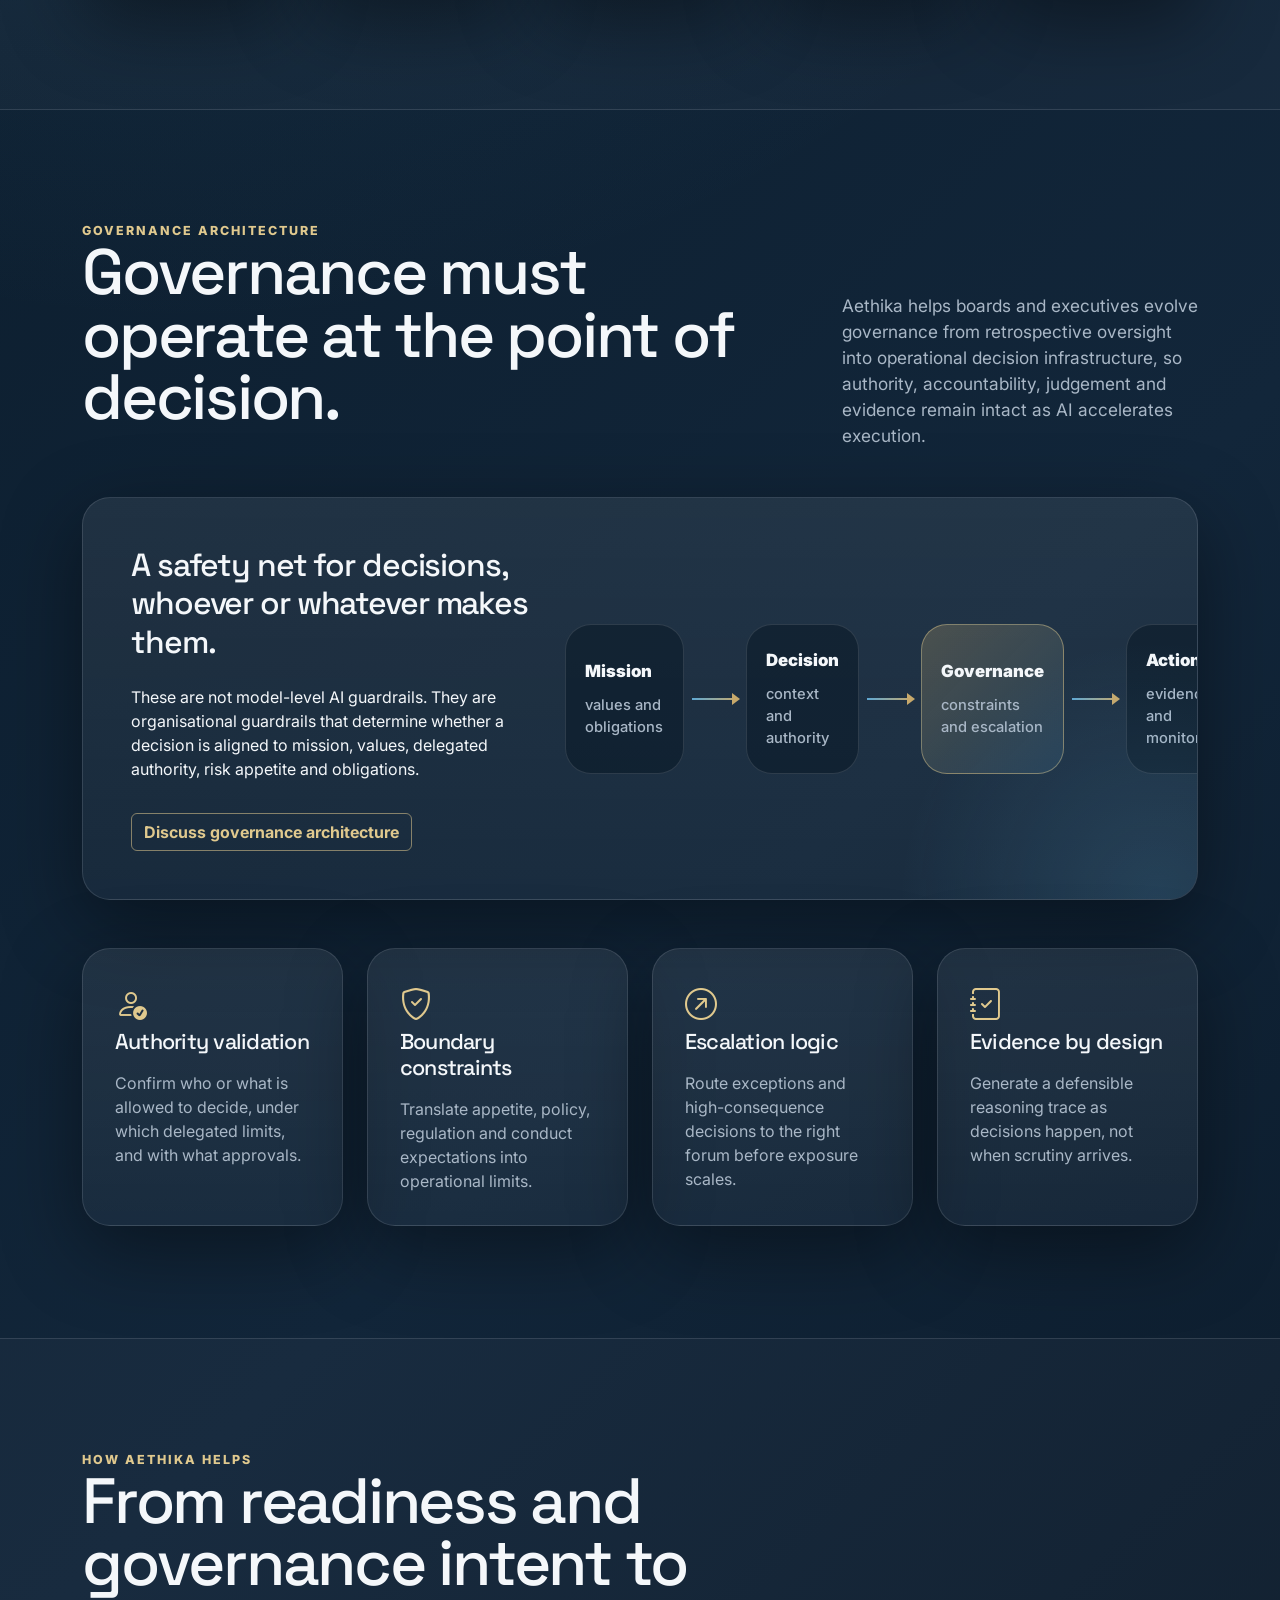
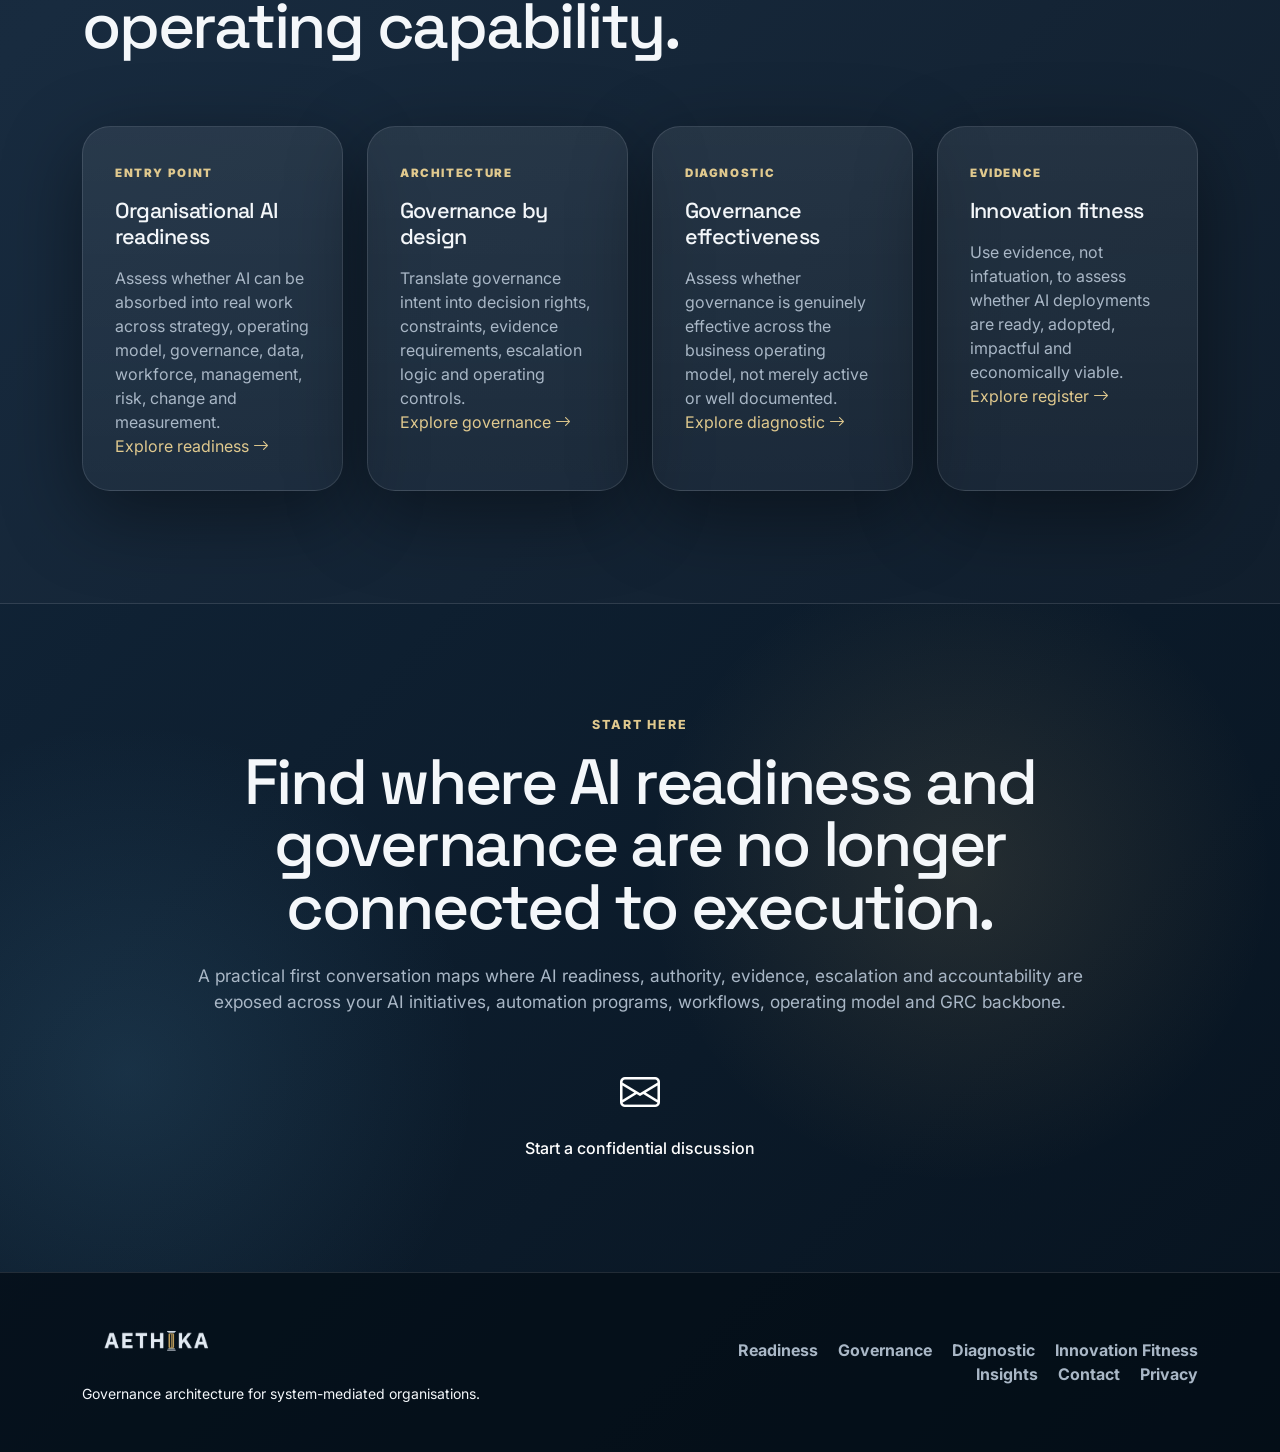
==== commit c5885137: "Update index.html updated main page" ====
--- a/index.html
+++ b/index.html
@@ -12,8 +12,8 @@
 </script>
   <meta charset="utf-8">
   <meta name="viewport" content="width=device-width, initial-scale=1">
-  <title>Aethika | Governance architecture for system-mediated organisations</title>
-  <meta name="description" content="Aethika helps boards and executives evolve governance from retrospective oversight into operational decision infrastructure for AI-mediated organisations.">
+  <title>Aethika | AI readiness and governance architecture</title>
+  <meta name="description" content="Aethika helps organisations build AI readiness and governance architecture so AI adoption can be absorbed into real work with accountability, control and evidence.">
   <meta name="theme-color" content="#081826">
   <link rel="preconnect" href="https://cdn.jsdelivr.net">
   <link rel="preconnect" href="https://fonts.googleapis.com">
@@ -34,12 +34,12 @@
       </button>
       <div id="mainNav" class="collapse navbar-collapse">
         <ul class="navbar-nav ms-auto align-items-lg-center gap-lg-3">
-          <li class="nav-item"><a class="nav-link active" aria-current="page" href="index.html#thesis">Thesis</a></li>
-          <li class="nav-item"><a class="nav-link" href="index.html#model">Model</a></li>
+          <li class="nav-item"><a class="nav-link active" aria-current="page" href="#top">Readiness</a></li>
+          <li class="nav-item"><a class="nav-link" href="#governance">Governance</a></li>
           <li class="nav-item"><a class="nav-link" href="governance-effectiveness-diagnostic.html">Diagnostic</a></li>
-          <li class="nav-item"><a class="nav-link" href="ifs.html">Innovation Fitness Register</a></li>
+          <li class="nav-item"><a class="nav-link" href="ifs.html">Innovation Fitness</a></li>
           <li class="nav-item"><a class="nav-link" href="insights.html">Insights</a></li>
-          <li class="nav-item"><a class="nav-link" href="index.html#contact">Contact</a></li>
+          <li class="nav-item"><a class="nav-link" href="#contact">Contact</a></li>
           <li class="nav-item"><a class="btn btn-aethika btn-sm" href="mailto:aethika@lxndigital.com">Start a conversation</a></li>
         </ul>
       </div>
@@ -53,35 +53,35 @@
     <div class="container position-relative">
       <div class="row min-vh-100 align-items-center py-5">
         <div class="col-lg-8 col-xl-7 pt-5">
-          <div class="eyebrow mb-4">Governance architecture for system-mediated organisations</div>
-          <h1 class="display-2 hero-title mb-4">Governance must operate at the point of decision.</h1>
-          <p class="lead hero-lead mb-5">Aethika helps boards and executives evolve governance from retrospective oversight into operational decision infrastructure, so authority, accountability, judgement, and evidence remain intact as AI accelerates execution.</p>
+          <div class="eyebrow mb-4">Organisational AI readiness</div>
+          <h1 class="display-2 hero-title mb-4">The missing layer in AI adoption is readiness.</h1>
+          <p class="lead hero-lead mb-5">Training courses, AI tools, governance frameworks and pilots can all exist, yet organisational capability may still fail to follow. Aethika helps organisations understand how ready they are to absorb AI into real work, where readiness is uneven, and what must change before adoption can scale safely.</p>
           <div class="d-flex flex-column flex-sm-row gap-3">
-            <a href="#model" class="btn btn-aethika btn-lg">Explore the model</a>
-            <a href="governance-effectiveness-diagnostic.html" class="btn btn-outline-aethika btn-lg">Assess governance effectiveness</a>
+            <a href="#readiness-method" class="btn btn-aethika btn-lg">Explore AI readiness</a>
+            <a href="#governance" class="btn btn-outline-aethika btn-lg">Explore governance architecture</a>
           </div>
         </div>
         <div class="col-lg-4 d-none d-lg-block">
           <div class="decision-console glass-panel p-4 ms-xl-4">
             <div class="console-header d-flex justify-content-between align-items-center mb-4">
-              <span>Decision safety net</span>
-              <span class="live-dot">Live</span>
+              <span>Readiness conditions</span>
+              <span class="live-dot">Pattern</span>
             </div>
             <div class="console-step active">
               <span class="step-icon"><i class="bi bi-diagram-3"></i></span>
-              <div><strong>Authority validated</strong><small>Decision rights and delegated limits checked.</small></div>
+              <div><strong>Workflows redesigned</strong><small>AI enters real processes, not isolated experiments.</small></div>
             </div>
             <div class="console-step">
-              <span class="step-icon"><i class="bi bi-sliders"></i></span>
-              <div><strong>Risk boundary applied</strong><small>Risk appetite translated into constraints.</small></div>
+              <span class="step-icon"><i class="bi bi-person-check"></i></span>
+              <div><strong>Roles made clear</strong><small>Use, review, approval and override rights are understood.</small></div>
             </div>
             <div class="console-step">
-              <span class="step-icon"><i class="bi bi-signpost-split"></i></span>
-              <div><strong>Escalation tested</strong><small>Thresholds determine whether judgement can proceed.</small></div>
+              <span class="step-icon"><i class="bi bi-people"></i></span>
+              <div><strong>Managers equipped</strong><small>Managers can supervise AI-enabled work.</small></div>
             </div>
             <div class="console-step">
-              <span class="step-icon"><i class="bi bi-file-earmark-check"></i></span>
-              <div><strong>Evidence generated</strong><small>Reasoning trace preserved by design.</small></div>
+              <span class="step-icon"><i class="bi bi-shield-check"></i></span>
+              <div><strong>Controls embedded</strong><small>Data, governance and measurement operate in the workflow.</small></div>
             </div>
           </div>
         </div>
@@ -90,76 +90,67 @@
   </header>
 
   <main>
-    <section id="thesis" class="section-padding">
+    <section id="readiness-method" class="section-padding soft-section">
       <div class="container">
         <div class="row align-items-end mb-5">
-          <div class="col-lg-7">
-            <div class="eyebrow">The governance gap</div>
-            <h2 class="section-title">Decisions have changed. Governance has not.</h2>
-          </div>
-          <div class="col-lg-5">
-            <p class="section-intro">Most governance still relies on policies, committees, and evidence assembled after the fact. But decisions now happen continuously, inside workflows, platforms, AI tools, and operating systems.</p>
-          </div>
-        </div>
+          <div class="col-lg-8">
+            <div class="eyebrow">Readiness method</div>
+            <h2 class="section-title">From AI activity to organisational capability.</h2>
+          </div>
+          <div class="col-lg-4">
+            <p class="section-intro mb-0">AI readiness is not a pass/fail judgement. It is a practical view of where capability can scale, where adoption may stall, and what must change for AI to become part of real work.</p>
+          </div>
+        </div>
+
         <div class="row g-4">
-          <div class="col-md-4">
-            <article class="insight-card h-100">
+          <div class="col-md-6 col-xl">
+            <article class="capability-card h-100">
               <span class="card-number">01</span>
-              <h3>Authority is moving into systems</h3>
-              <p>Rules, thresholds, parameters, and workflows increasingly determine what can happen before a human sees the decision.</p>
-            </article>
-          </div>
-          <div class="col-md-4">
-            <article class="insight-card h-100">
+              <h3>Assess</h3>
+              <p>Establish how ready the organisation is for AI and where readiness is strong, weak, uneven or misaligned.</p>
+            </article>
+          </div>
+          <div class="col-md-6 col-xl">
+            <article class="capability-card h-100">
               <span class="card-number">02</span>
-              <h3>Oversight arrives too late</h3>
-              <p>Board packs, committees, and assurance cycles cannot govern machine-speed execution if they only reconstruct what happened afterwards.</p>
-            </article>
-          </div>
-          <div class="col-md-4">
-            <article class="insight-card h-100">
+              <h3>Map</h3>
+              <p>Connect AI to tasks, decisions, roles, workflows, controls and risk exposure.</p>
+            </article>
+          </div>
+          <div class="col-md-6 col-xl">
+            <article class="capability-card h-100">
               <span class="card-number">03</span>
-              <h3>Accountability becomes harder to prove</h3>
-              <p>When decisions are distributed across people, models, vendors, and systems, evidence must be generated during execution, not rebuilt under pressure.</p>
+              <h3>Redesign</h3>
+              <p>Define the AI-ready target operating model so AI capability can land in real work.</p>
+            </article>
+          </div>
+          <div class="col-md-6 col-xl">
+            <article class="capability-card h-100">
+              <span class="card-number">04</span>
+              <h3>Mobilise</h3>
+              <p>Turn redesigned work into lived practice through managers, training, workflows, controls and ownership.</p>
+            </article>
+          </div>
+          <div class="col-md-6 col-xl">
+            <article class="capability-card h-100">
+              <span class="card-number">05</span>
+              <h3>Assure</h3>
+              <p>Measure whether AI is creating value safely through adoption, productivity, quality, risk control and workforce impact.</p>
             </article>
           </div>
         </div>
       </div>
     </section>
 
-    <section class="contrast-band py-5">
-      <div class="container py-4">
-        <div class="row g-4 align-items-center">
-          <div class="col-lg-5">
-            <h2 class="quote-title mb-0">The answer is not more governance activity. It is governance that can operate.</h2>
-          </div>
-          <div class="col-lg-7">
-            <div class="row g-3">
-              <div class="col-sm-6">
-                <div class="mini-metric"><span>From</span><strong>Periodic review</strong></div>
-              </div>
-              <div class="col-sm-6">
-                <div class="mini-metric"><span>To</span><strong>Continuous decision support</strong></div>
-              </div>
-              <div class="col-sm-6">
-                <div class="mini-metric"><span>From</span><strong>Policy interpretation</strong></div>
-              </div>
-              <div class="col-sm-6">
-                <div class="mini-metric"><span>To</span><strong>Executable guardrails</strong></div>
-              </div>
-            </div>
-          </div>
-        </div>
-      </div>
-    </section>
-
-    <section id="model" class="section-padding">
+    <section id="governance" class="section-padding">
       <div class="container">
-        <div class="row mb-5">
+        <div class="row align-items-end mb-5">
           <div class="col-lg-8">
-            <div class="eyebrow">Aethika model</div>
-            <h2 class="section-title">Governance as decision infrastructure.</h2>
-            <p class="section-intro">Aethika translates governance intent into practical decision constraints, escalation logic, evidence requirements, and oversight signals that can operate inside real workflows.</p>
+            <div class="eyebrow">Governance architecture</div>
+            <h2 class="section-title">Governance must operate at the point of decision.</h2>
+          </div>
+          <div class="col-lg-4">
+            <p class="section-intro mb-0">Aethika helps boards and executives evolve governance from retrospective oversight into operational decision infrastructure, so authority, accountability, judgement and evidence remain intact as AI accelerates execution.</p>
           </div>
         </div>
 
@@ -167,8 +158,8 @@
           <div class="row g-4 align-items-center">
             <div class="col-lg-5">
               <h3 class="h2 mb-4">A safety net for decisions, whoever or whatever makes them.</h3>
-              <p>These are not model-level AI guardrails. They are organisational guardrails that determine whether a decision is aligned to mission, values, delegated authority, risk appetite, and obligations.</p>
-              <a href="#contact" class="btn btn-outline-aethika mt-3">Discuss implementation</a>
+              <p>These are not model-level AI guardrails. They are organisational guardrails that determine whether a decision is aligned to mission, values, delegated authority, risk appetite and obligations.</p>
+              <a href="#contact" class="btn btn-outline-aethika mt-3">Discuss governance architecture</a>
             </div>
             <div class="col-lg-7">
               <div class="decision-flow">
@@ -196,7 +187,7 @@
             <div class="capability-card h-100">
               <i class="bi bi-shield-check"></i>
               <h3>Boundary constraints</h3>
-              <p>Translate appetite, policy, regulation, and conduct expectations into operational limits.</p>
+              <p>Translate appetite, policy, regulation and conduct expectations into operational limits.</p>
             </div>
           </div>
           <div class="col-md-6 col-xl-3">
@@ -217,139 +208,83 @@
       </div>
     </section>
 
-    <section id="engage" class="section-padding">
+    <section id="engage" class="section-padding soft-section">
       <div class="container">
         <div class="row mb-5">
           <div class="col-lg-8">
             <div class="eyebrow">How Aethika helps</div>
-            <h2 class="section-title">From governance intent to operating capability.</h2>
-          </div>
-        </div>
-        <div class="accordion aethika-accordion" id="engagementAccordion">
-          <div class="accordion-item">
-            <h3 class="accordion-header">
-              <button class="accordion-button" type="button" data-bs-toggle="collapse" data-bs-target="#engageOne" aria-expanded="true" aria-controls="engageOne">
-                Executive briefings and board education
-              </button>
-            </h3>
-            <div id="engageOne" class="accordion-collapse collapse show" data-bs-parent="#engagementAccordion">
-              <div class="accordion-body">
-                Frame why governance is under pressure, how AI changes authority and accountability, and what boards should expect from management.
-              </div>
-            </div>
-          </div>
-          <div class="accordion-item">
-            <h3 class="accordion-header">
-              <button class="accordion-button collapsed" type="button" data-bs-toggle="collapse" data-bs-target="#engageTwo" aria-expanded="false" aria-controls="engageTwo">
-                Governance by design playbook
-              </button>
-            </h3>
-            <div id="engageTwo" class="accordion-collapse collapse" data-bs-parent="#engagementAccordion">
-              <div class="accordion-body">
-                Establish the lifecycle, artefacts, controls, templates, and evidence requirements needed to govern AI and system-mediated decisions from intake to operation.
-              </div>
-            </div>
-          </div>
-          <div class="accordion-item">
-            <h3 class="accordion-header">
-              <button class="accordion-button collapsed" type="button" data-bs-toggle="collapse" data-bs-target="#engageThree" aria-expanded="false" aria-controls="engageThree">
-                GRC tooling and decision infrastructure design
-              </button>
-            </h3>
-            <div id="engageThree" class="accordion-collapse collapse" data-bs-parent="#engagementAccordion">
-              <div class="accordion-body">
-                Configure the control backbone, risk-tiered routing, evidence capture, approval pathways, control testing, attestations, and continuous monitoring signals.
-              </div>
-            </div>
-          </div>
-          <div class="accordion-item">
-            <h3 class="accordion-header">
-              <button class="accordion-button collapsed" type="button" data-bs-toggle="collapse" data-bs-target="#engageFour" aria-expanded="false" aria-controls="engageFour">
-                Decision fitness and human judgement
-              </button>
-            </h3>
-            <div id="engageFour" class="accordion-collapse collapse" data-bs-parent="#engagementAccordion">
-              <div class="accordion-body">
-                Strengthen judgement under pressure through structured reasoning prompts, challenge routines, escalation discipline, and decision review practices.
-              </div>
-            </div>
+            <h2 class="section-title">From readiness and governance intent to operating capability.</h2>
+          </div>
+        </div>
+
+        <div class="row g-4">
+          <div class="col-md-6 col-xl-3">
+            <article class="research-card h-100">
+              <span>Entry point</span>
+              <h3>Organisational AI readiness</h3>
+              <p>Assess whether AI can be absorbed into real work across strategy, operating model, governance, data, workforce, management, risk, change and measurement.</p>
+              <a href="#readiness-method">Explore readiness <i class="bi bi-arrow-right"></i></a>
+            </article>
+          </div>
+          <div class="col-md-6 col-xl-3">
+            <article class="research-card h-100">
+              <span>Architecture</span>
+              <h3>Governance by design</h3>
+              <p>Translate governance intent into decision rights, constraints, evidence requirements, escalation logic and operating controls.</p>
+              <a href="#governance">Explore governance <i class="bi bi-arrow-right"></i></a>
+            </article>
+          </div>
+          <div class="col-md-6 col-xl-3">
+            <article class="research-card h-100">
+              <span>Diagnostic</span>
+              <h3>Governance effectiveness</h3>
+              <p>Assess whether governance is genuinely effective across the business operating model, not merely active or well documented.</p>
+              <a href="governance-effectiveness-diagnostic.html">Explore diagnostic <i class="bi bi-arrow-right"></i></a>
+            </article>
+          </div>
+          <div class="col-md-6 col-xl-3">
+            <article class="research-card h-100">
+              <span>Evidence</span>
+              <h3>Innovation fitness</h3>
+              <p>Use evidence, not infatuation, to assess whether AI deployments are ready, adopted, impactful and economically viable.</p>
+              <a href="ifs.html">Explore register <i class="bi bi-arrow-right"></i></a>
+            </article>
           </div>
         </div>
       </div>
     </section>
 
-    <section id="insights" class="section-padding soft-section">
+    <section id="contact" class="section-padding contact-section">
       <div class="container">
-        <div class="row align-items-end mb-5">
-          <div class="col-lg-8">
-            <div class="eyebrow">Thought leadership</div>
-            <h2 class="section-title">A new governance doctrine for accelerated execution.</h2>
-          </div>
-          <div class="col-lg-4 text-lg-end">
-            <a href="insights.html" class="btn btn-outline-aethika">View all insights</a>
-          </div>
-        </div>
-        <div class="row g-4" id="featuredInsights">
-          <div class="col-md-4">
-            <article class="research-card h-100">
-              <span>Executive brief</span>
-              <h3>Corporate governance in the age of AI</h3>
-              <p>Why governance must operate at the point of decision when authority moves into systems and workflows.</p>
-              <a href="insights.html">Read summary <i class="bi bi-arrow-right"></i></a>
-            </article>
-          </div>
-          <div class="col-md-4">
-            <article class="research-card h-100">
-              <span>Position paper</span>
-              <h3>Governance is no longer a backdrop</h3>
-              <p>Why governance must evolve from guidance to infrastructure in a changed operating environment.</p>
-              <a href="insights.html">Read summary <i class="bi bi-arrow-right"></i></a>
-            </article>
-          </div>
-          <div class="col-md-4">
-            <article class="research-card h-100">
-              <span>Doctrine</span>
-              <h3>Autonomous execution and accelerated judgement</h3>
-              <p>How conduct rules must adapt when decisions are mediated by systems and scrutiny unfolds in real time.</p>
-              <a href="insights.html">Read summary <i class="bi bi-arrow-right"></i></a>
-            </article>
+        <div class="row justify-content-center">
+          <div class="col-xl-10 text-center">
+
+            <div class="eyebrow mb-3">Start here</div>
+
+            <h2 class="section-title mb-4">
+              Find where AI readiness and governance are no longer connected to execution.
+            </h2>
+
+            <p class="section-intro mx-auto mb-5" style="max-width: 1100px;">
+              A practical first conversation maps where AI readiness, authority, evidence, escalation and accountability are exposed across your AI initiatives, automation programs, workflows, operating model and GRC backbone.
+            </p>
+
+            <a href="mailto:aethika@lxndigital.com"
+               class="text-white text-decoration-none d-inline-block">
+
+              <i class="bi bi-envelope fs-1 mb-3 d-block"></i>
+
+              <h6 class="text-faded mb-0">
+                Start a confidential discussion
+              </h6>
+
+            </a>
+
           </div>
         </div>
       </div>
     </section>
-    <section id="contact" class="section-padding contact-section">
-    <div class="container">
-        <div class="row justify-content-center">
-            <div class="col-xl-10 text-center">
-
-                <div class="eyebrow mb-3">Start here</div>
-
-                <h2 class="section-title mb-4">
-                    Find where governance is no longer shaping decisions.
-                </h2>
-
-                <p class="section-intro mx-auto mb-5" style="max-width: 1100px;">
-                    A practical first conversation maps where authority, evidence,
-                    escalation, and accountability are exposed across your AI initiatives,
-                    automation programs, workflows, and GRC backbone.
-                </p>
-
-                <a href="mailto:aethika@lxndigital.com"
-                   class="text-white text-decoration-none d-inline-block">
-
-                    <i class="bi bi-envelope fs-1 mb-3 d-block"></i>
-
-                    <h6 class="text-faded mb-0">
-                        Start a confidential discussion
-                    </h6>
-
-                </a>
-
-            </div>
-        </div>
-    </div>
-</section>
-    
+
   </main>
 
   <footer class="footer py-5">
@@ -360,8 +295,10 @@
           <p class="mb-0 small">Governance architecture for system-mediated organisations.</p>
         </div>
         <div class="col-md-6 text-md-end">
-          <a href="#thesis">Thesis</a>
-          <a href="#model">Model</a>
+          <a href="#top">Readiness</a>
+          <a href="#governance">Governance</a>
+          <a href="governance-effectiveness-diagnostic.html">Diagnostic</a>
+          <a href="ifs.html">Innovation Fitness</a>
           <a href="insights.html">Insights</a>
           <a href="#contact">Contact</a>
           <a href="privacy.html">Privacy</a>
